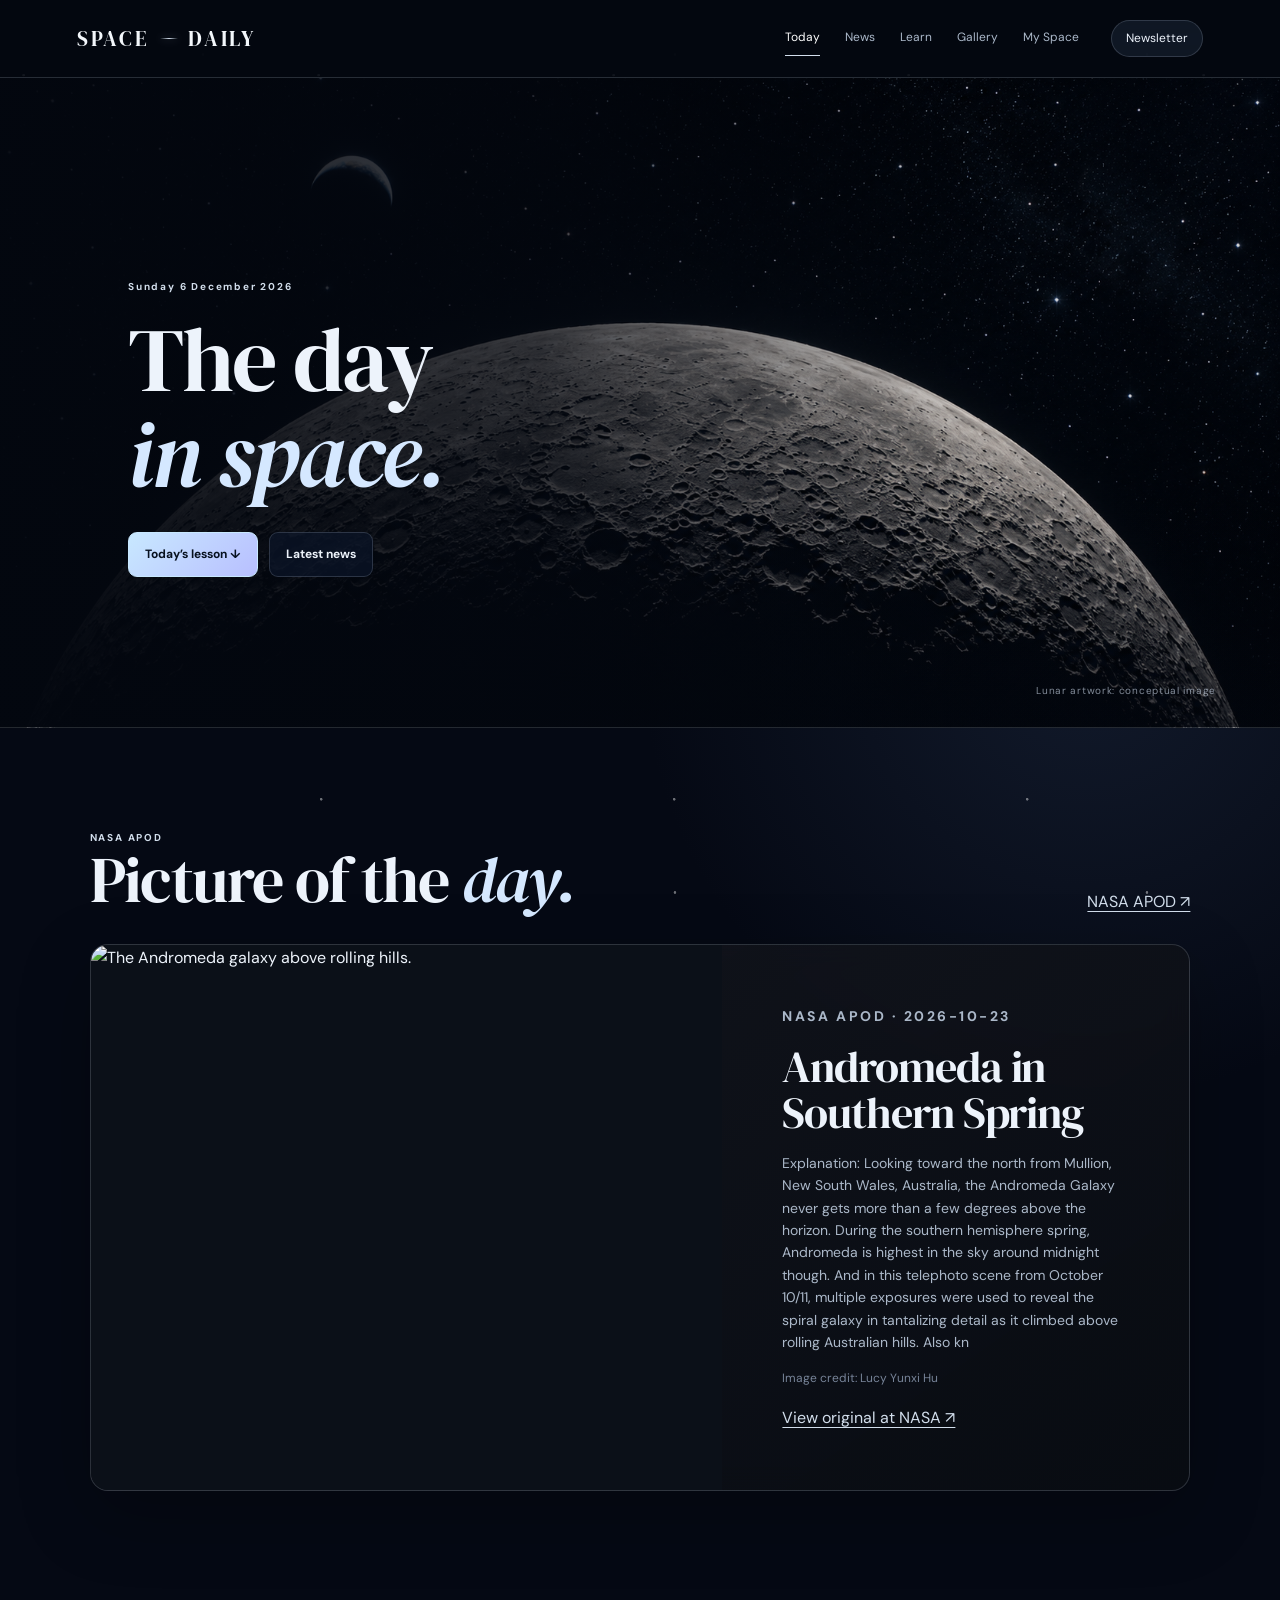
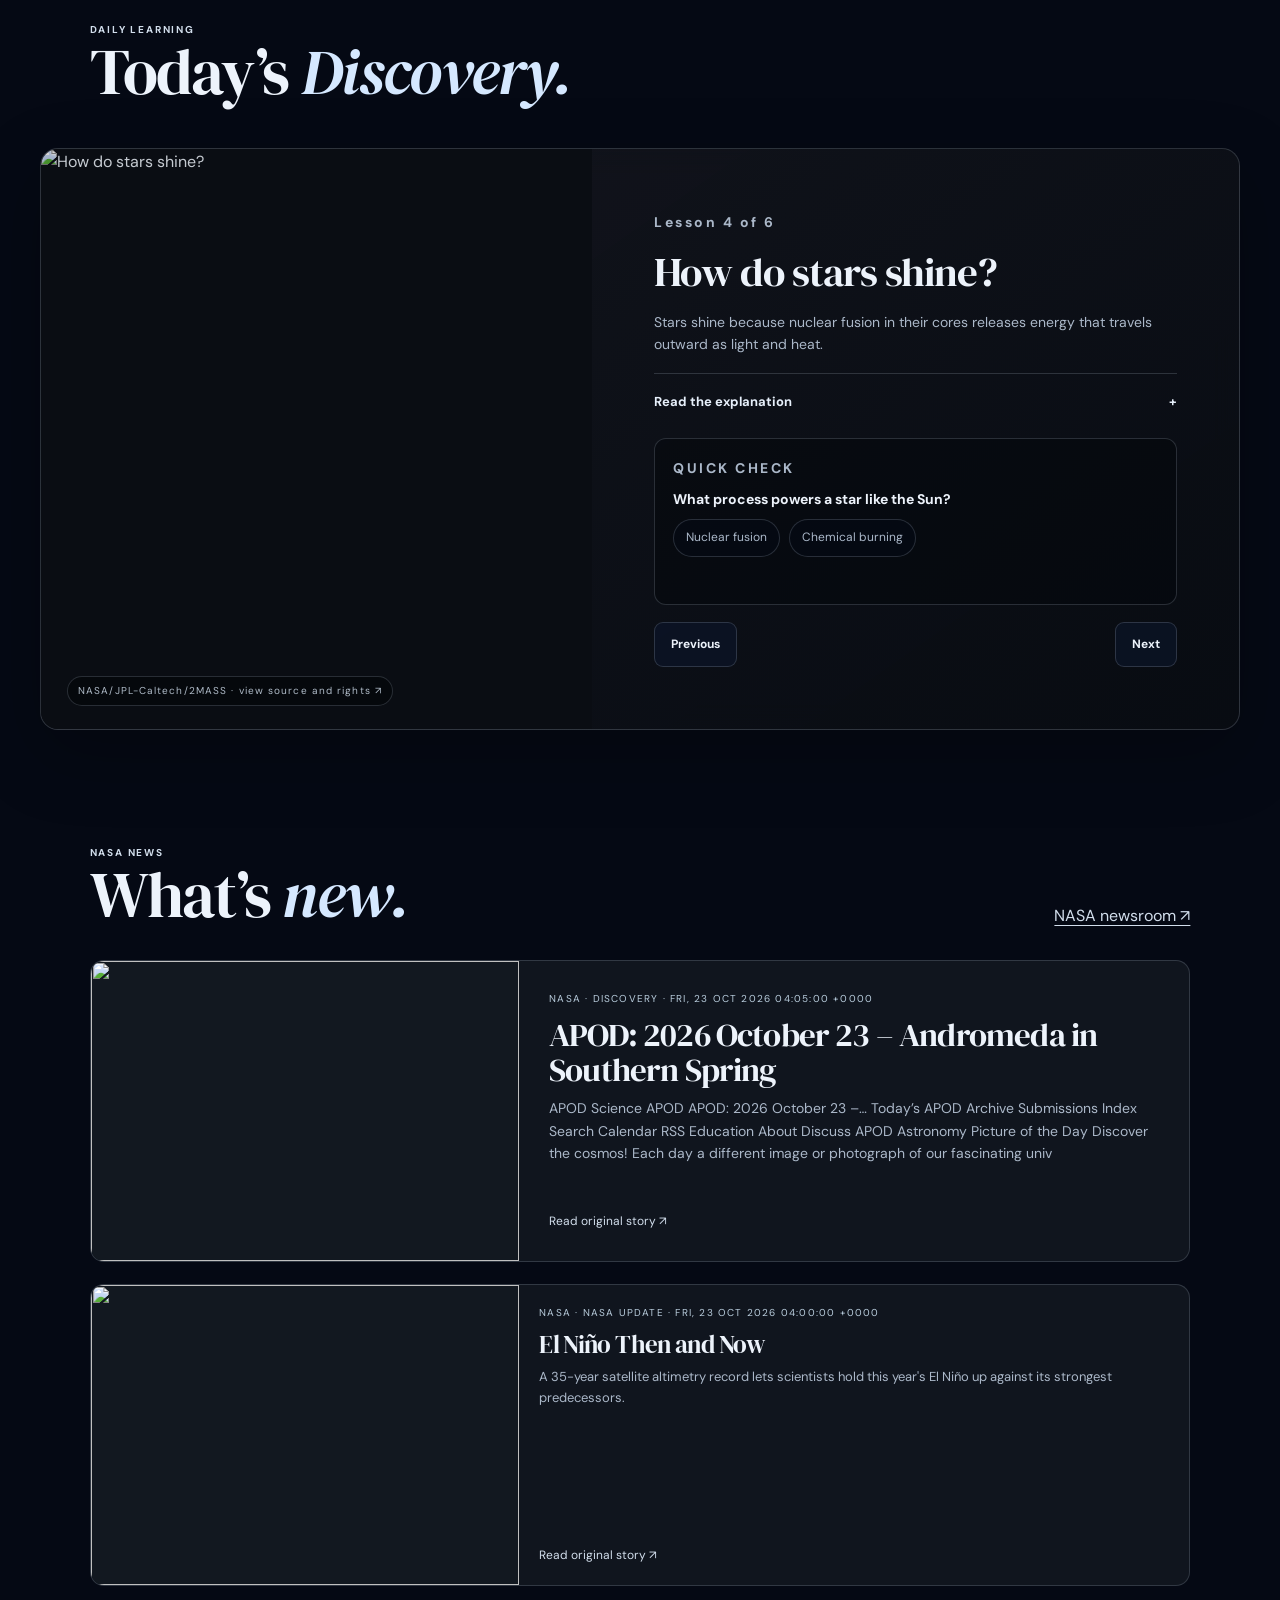
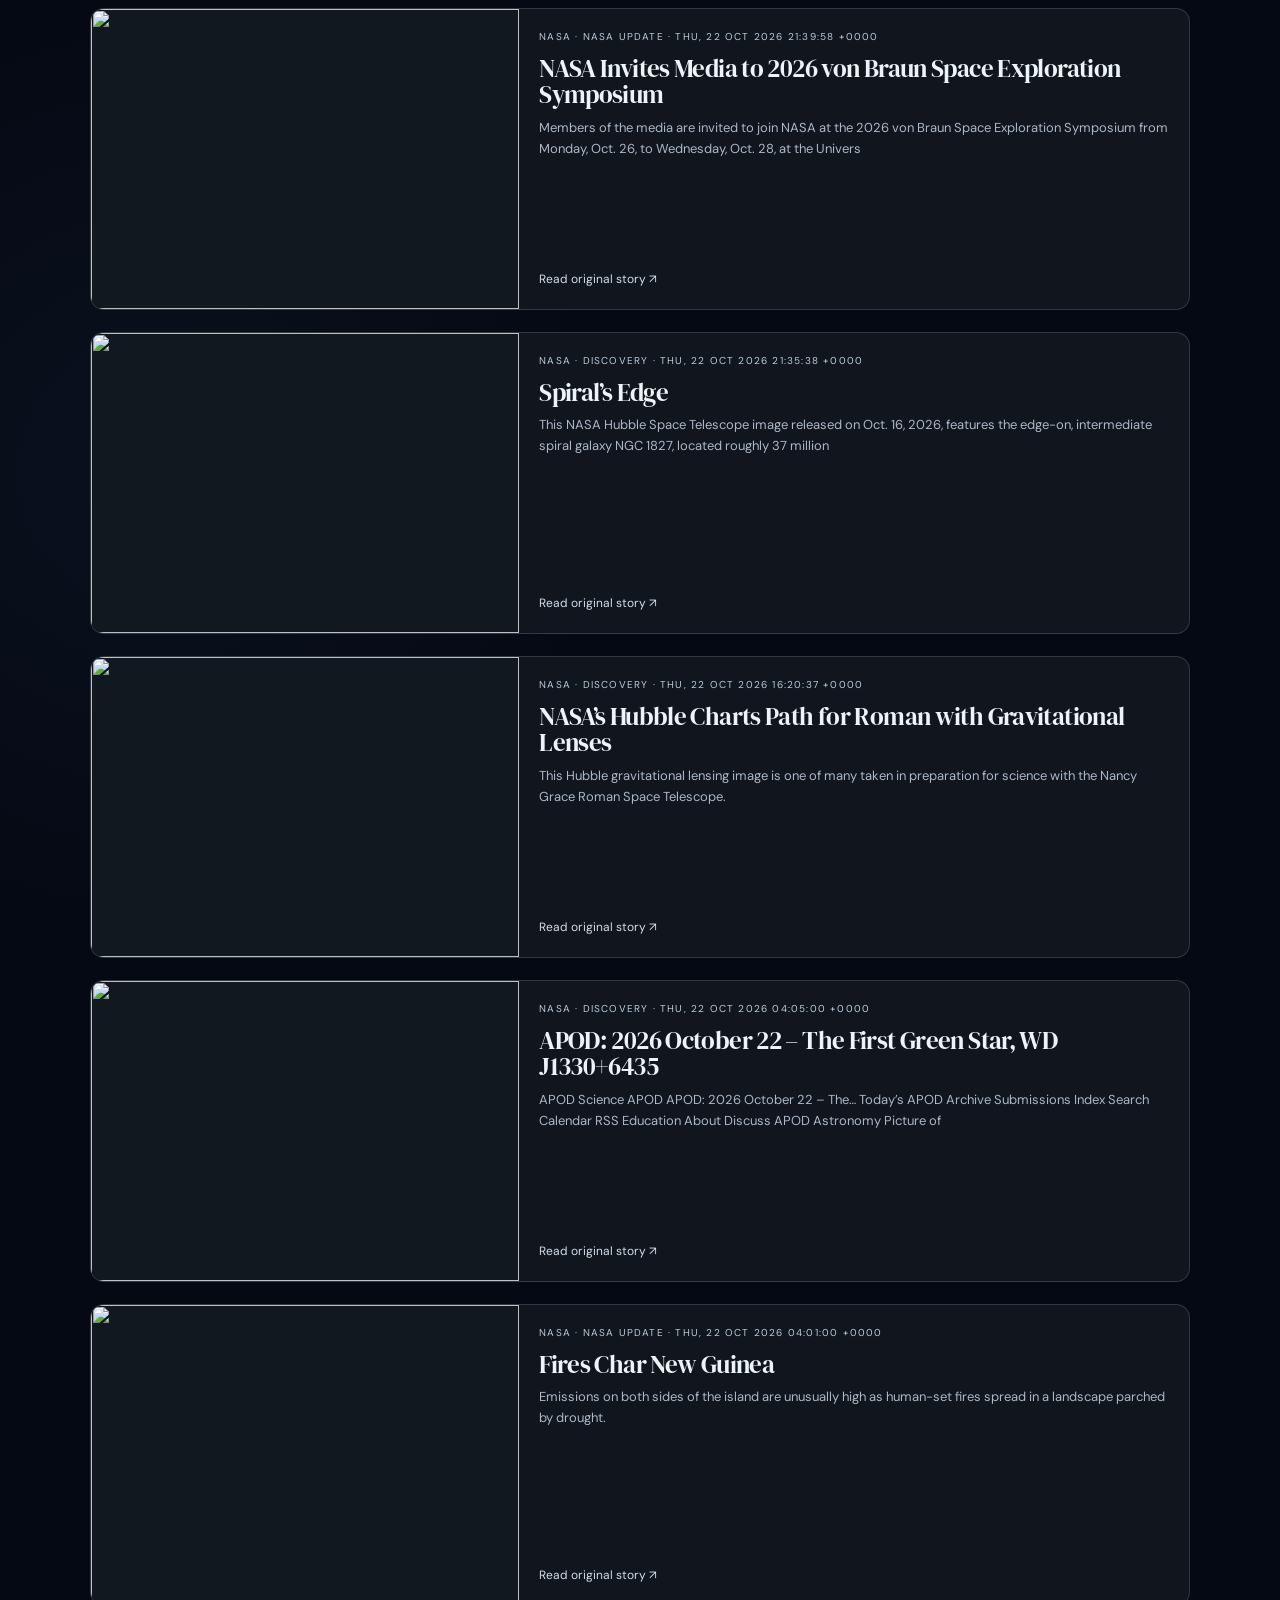
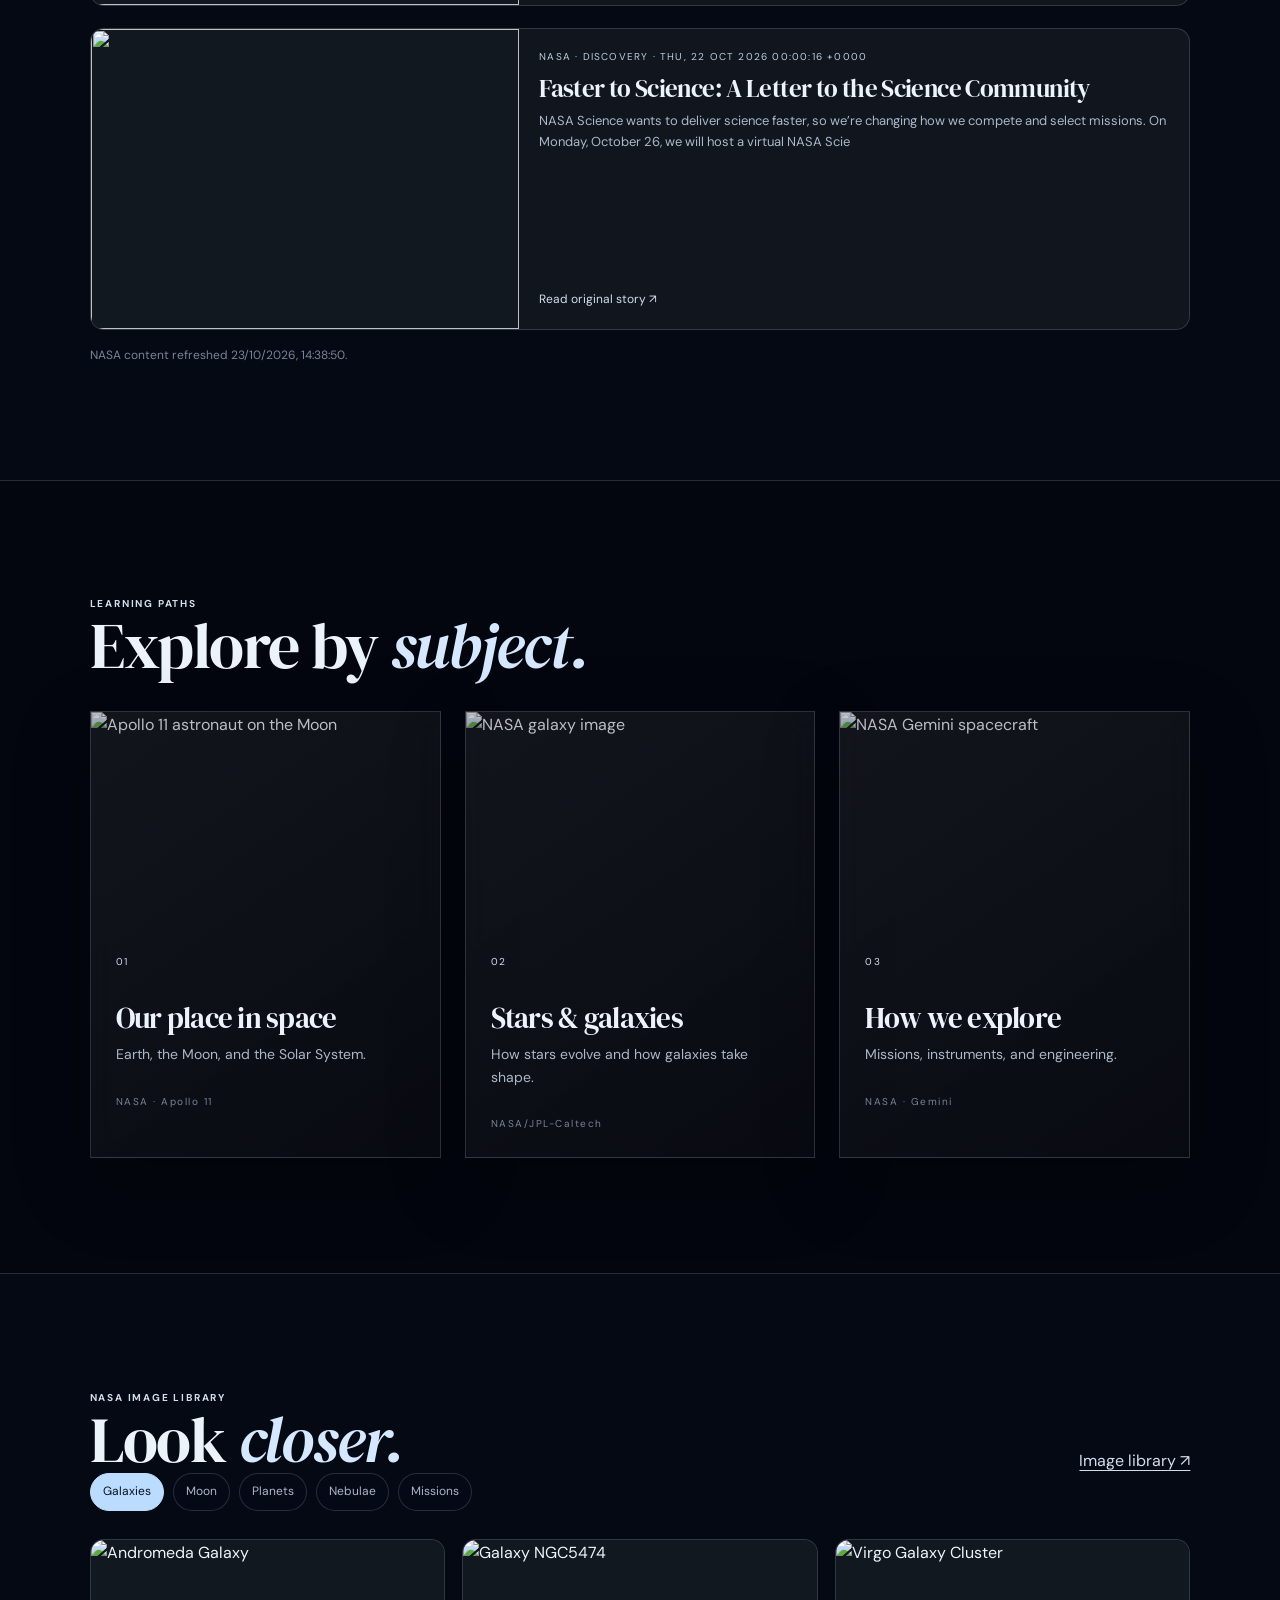
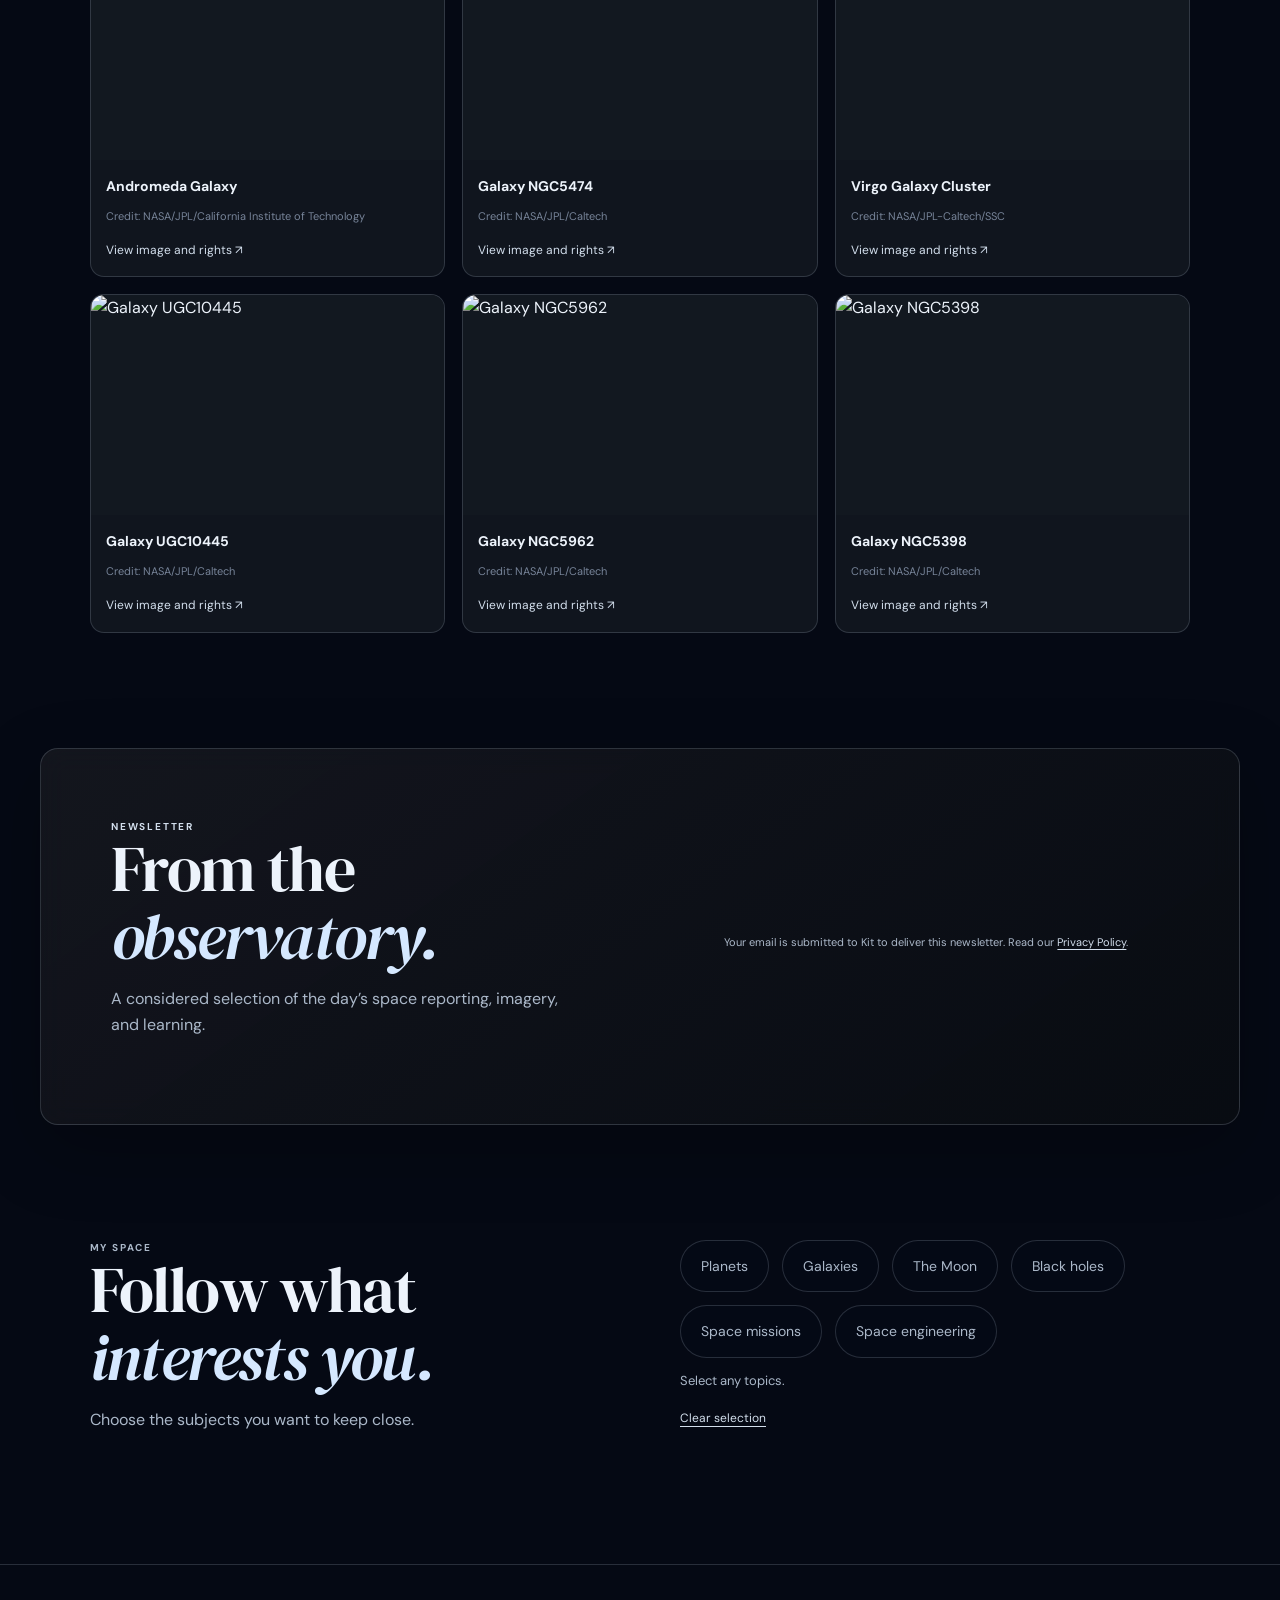
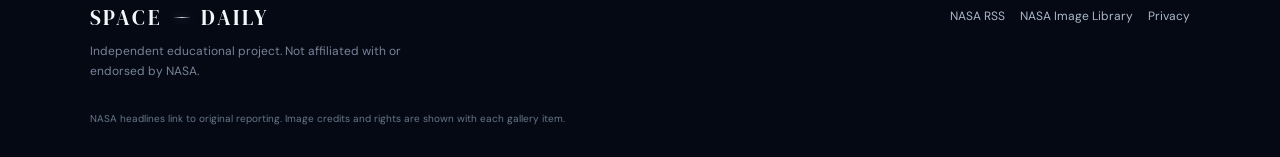
==== index.html @ 08344a4e "Integrate Kit newsletter form" ====
<!doctype html><html lang="en"><head><meta charset="utf-8"><meta name="viewport" content="width=device-width, initial-scale=1"><meta name="theme-color" content="#050914"><meta name="description" content="Space Daily: NASA news, daily learning, and astronomy imagery."><title>Space Daily</title><link rel="preconnect" href="https://fonts.googleapis.com"><link rel="preconnect" href="https://fonts.gstatic.com" crossorigin><link href="https://fonts.googleapis.com/css2?family=DM+Sans:wght@400;500;600;700&family=DM+Serif+Display:ital@0;1&display=swap" rel="stylesheet"><link rel="stylesheet" href="styles.css"></head><body>
<header class="site-header"><a class="brand masthead" href="#today" aria-label="Space Daily home"><span class="masthead-name">Space</span><span class="masthead-divider" aria-hidden="true"></span><span class="masthead-name">Daily</span></a><button class="menu-toggle" id="menuBtn" aria-expanded="false" aria-controls="nav">☰</button><nav id="nav"><a href="#today" class="active">Today</a><a href="#news">News</a><a href="#discover">Learn</a><a href="#gallery">Gallery</a><a href="#personalize">My Space</a></nav><button class="top-subscribe" data-open-newsletter>Newsletter</button></header>
<main><section class="hero" id="today"><div class="hero-scrim"></div><div class="hero-content"><p class="hero-date" id="dateHero"></p><h1>The day<br><em>in space.</em></h1><div class="hero-actions"><a class="btn primary" href="#lesson">Today’s lesson ↓</a><a class="btn ghost" href="#news">Latest news</a></div></div><p class="hero-credit">Lunar artwork: conceptual image</p></section>
<section class="section apod-section" id="apod"><div class="section-heading"><div><p class="eyebrow">NASA APOD</p><h2>Picture of the <em>day.</em></h2></div><a class="textlink" id="apodSource" href="https://science.nasa.gov/apod/" target="_blank" rel="noopener">NASA APOD ↗</a></div><article class="apod-feature panel" id="apodFeature" hidden><img id="apodImage" alt=""><div class="apod-copy"><p class="eyebrow" id="apodDate"></p><h3 id="apodTitle"></h3><p id="apodDescription"></p><p class="apod-credit" id="apodCredit"></p><a class="textlink" id="apodLink" href="https://science.nasa.gov/apod/" target="_blank" rel="noopener">View original at NASA ↗</a></div></article><p class="statusline" id="apodStatus">Today’s NASA image will appear after the next content refresh.</p></section>
<section class="section section-intro"><p class="eyebrow">DAILY LEARNING</p><h2>Today’s <em>Discovery.</em></h2></section>
<section class="lesson-card panel" id="lesson"><a id="lessonPhotoLink" class="lesson-visual" href="https://images.nasa.gov/" target="_blank" rel="noopener"><img id="lessonPhoto" alt=""><span class="photo-label" id="lessonPhotoCredit"></span></a><div class="lesson-copy"><p class="eyebrow" id="lessonPosition">Lesson</p><h3 id="lessonTitle"></h3><p id="lessonSummary"></p><details><summary>Read the explanation <span>+</span></summary><p id="lessonDetail"></p><p><a id="lessonSource" target="_blank" rel="noopener">NASA source ↗</a></p></details><div class="quiz"><p class="eyebrow">QUICK CHECK</p><strong id="quizQuestion"></strong><div class="quiz-options" id="quizOptions"></div><p class="feedback" id="quizFeedback" aria-live="polite"></p></div><div class="lesson-controls"><button class="btn ghost" id="lessonPrevious">Previous</button><button class="btn ghost" id="lessonNext">Next</button></div></div></section>
<section class="section" id="news"><div class="section-heading"><div><p class="eyebrow">NASA NEWS</p><h2>What’s <em>new.</em></h2></div><a href="https://www.nasa.gov/news/" target="_blank" rel="noopener" class="textlink">NASA newsroom ↗</a></div><div id="newsGrid" class="news-grid"><div class="placeholder">NASA headlines will appear after refresh.</div></div><p class="statusline" id="newsStatus"></p></section>
<section class="section learn-section" id="discover"><div class="section-heading"><div><p class="eyebrow">LEARNING PATHS</p><h2>Explore by <em>subject.</em></h2></div></div><div class="journeys"><article class="panel"><img src="https://images-assets.nasa.gov/image/AS11-40-5875/AS11-40-5875~thumb.jpg" alt="Apollo 11 astronaut on the Moon"><div><span>01</span><h3>Our place in space</h3><p>Earth, the Moon, and the Solar System.</p><div class="journey-foot">NASA · Apollo 11</div></div></article><article class="panel"><img src="https://images-assets.nasa.gov/image/PIA04634/PIA04634~thumb.jpg" alt="NASA galaxy image"><div><span>02</span><h3>Stars & galaxies</h3><p>How stars evolve and how galaxies take shape.</p><div class="journey-foot">NASA/JPL-Caltech</div></div></article><article class="panel"><img src="https://images-assets.nasa.gov/image/s65-05399/s65-05399~thumb.jpg" alt="NASA Gemini spacecraft"><div><span>03</span><h3>How we explore</h3><p>Missions, instruments, and engineering.</p><div class="journey-foot">NASA · Gemini</div></div></article></div></section>
<section class="section" id="gallery"><div class="section-heading"><div><p class="eyebrow">NASA IMAGE LIBRARY</p><h2>Look <em>closer.</em></h2></div><a href="https://images.nasa.gov/" target="_blank" rel="noopener" class="textlink">Image library ↗</a></div><div class="filters" id="galleryFilters"><button data-filter="galaxy" class="selected">Galaxies</button><button data-filter="moon">Moon</button><button data-filter="saturn">Planets</button><button data-filter="nebula">Nebulae</button><button data-filter="spacecraft">Missions</button></div><div class="gallery-grid" id="galleryGrid"></div></section>
<section class="newsletter panel" id="newsletter"><div><p class="eyebrow">NEWSLETTER</p><h2>From the <em>observatory.</em></h2><p>A considered selection of the day’s space reporting, imagery, and learning.</p></div><div class="kit-form-wrap" aria-label="Newsletter registration"><script async data-uid="9f56f1dce6" src="https://space-daily-2.kit.com/9f56f1dce6/index.js"></script><p class="signup-privacy">Your email is submitted to Kit to deliver this newsletter. Read our <a href="privacy.html">Privacy Policy</a>.</p></div></section>
<section class="section my-space" id="personalize"><div><p class="eyebrow">MY SPACE</p><h2>Follow what <em>interests you.</em></h2><p>Choose the subjects you want to keep close.</p></div><div><div class="interests" id="interestOptions"><button data-interest="Planets">Planets</button><button data-interest="Galaxies">Galaxies</button><button data-interest="Moon">The Moon</button><button data-interest="Black holes">Black holes</button><button data-interest="Missions">Space missions</button><button data-interest="Engineering">Space engineering</button></div><p class="interest-message" id="interestMessage">Select any topics.</p><button id="resetPrefs" class="reset">Clear selection</button><div class="recommendations panel" id="recommendations" hidden></div></div></section></main>
<footer><div><a class="brand masthead" href="#today" aria-label="Space Daily home"><span class="masthead-name">Space</span><span class="masthead-divider" aria-hidden="true"></span><span class="masthead-name">Daily</span></a><p>Independent educational project. Not affiliated with or endorsed by NASA.</p></div><div class="footer-links"><a href="https://www.nasa.gov/rss-feeds/" target="_blank" rel="noopener">NASA RSS</a><a href="https://images.nasa.gov/" target="_blank" rel="noopener">NASA Image Library</a><a href="privacy.html">Privacy</a></div><small>NASA headlines link to original reporting. Image credits and rights are shown with each gallery item.</small></footer><script src="app.js" defer></script></body></html>
---- styles.css ----
:root {
  --bg: #050914;
  --bg-deep: #02050c;
  --panel: rgba(14, 18, 27, .78);
  --panel-solid: #10151e;
  --line: rgba(201, 214, 232, .18);
  --text: #edf3fb;
  --muted: #abb8c9;
  --quiet: #778499;
  --accent: #d2deec;
  --radius: 18px;
}

* { box-sizing: border-box; }
html { scroll-behavior: smooth; }
body {
  min-width: 320px; margin: 0; color: var(--text); background: radial-gradient(circle at 85% 8%, rgba(42, 58, 87, .34), transparent 28rem), radial-gradient(circle at 12% 45%, rgba(24, 37, 57, .28), transparent 29rem), var(--bg);
  font-family: 'DM Sans', system-ui, sans-serif; line-height: 1.6;
}
body::before {
  content: ''; position: fixed; z-index: -1; inset: 0; opacity: .42; pointer-events: none;
  background-image: radial-gradient(circle at 8% 24%, #fff 0 1px, transparent 1.5px), radial-gradient(circle at 22% 70%, #dce9ff 0 1px, transparent 1.5px), radial-gradient(circle at 43% 13%, #fff 0 1px, transparent 1.6px), radial-gradient(circle at 70% 24%, #d7e5ff 0 1px, transparent 1.5px), radial-gradient(circle at 91% 57%, #fff 0 1px, transparent 1.6px);
  background-size: 295px 313px, 401px 367px, 472px 419px, 539px 487px, 353px 311px;
}
a { color: inherit; text-decoration: none; }
button, input, select { font: inherit; }
button { cursor: pointer; }
button:focus-visible, a:focus-visible, input:focus-visible, select:focus-visible { outline: 2px solid var(--accent); outline-offset: 3px; }

.site-header { height: 78px; display: flex; align-items: center; gap: 32px; padding: 0 clamp(20px, 6vw, 90px); position: sticky; top: 0; z-index: 10; border-bottom: 1px solid var(--line); background: rgba(3, 7, 15, .72); backdrop-filter: blur(18px); }
.brand { display: inline-flex; align-items: center; white-space: nowrap; }
.masthead { gap: 10px; color: #f3f7fb; font-family: 'DM Serif Display', Georgia, serif; font-size: 21px; letter-spacing: .135em; line-height: 1; text-transform: uppercase; }
.masthead-name { display: inline-block; }
.masthead-divider { width: 18px; height: 1px; background: linear-gradient(90deg, transparent, var(--accent), transparent); box-shadow: 0 0 10px rgba(210, 222, 236, .42); }
.site-header nav { display: flex; gap: 25px; margin-left: auto; color: var(--muted); font-size: 12px; }
.site-header nav a { padding: 7px 0; border-bottom: 1px solid transparent; }
.site-header nav a:hover, .site-header nav a.active { color: #fff; border-color: var(--accent); }
.top-subscribe, .menu-toggle { border: 1px solid var(--line); border-radius: 999px; padding: 8px 14px; color: var(--text); background: rgba(130, 165, 220, .1); font-size: 12px; }
.top-subscribe:hover { background: rgba(148, 180, 230, .18); }
.menu-toggle { display: none; padding: 5px 10px; font-size: 21px; }

.hero { min-height: 650px; position: relative; display: flex; align-items: flex-end; overflow: hidden; border-bottom: 1px solid var(--line); background: var(--bg) url('assets/moon-background.png') center 58% / cover no-repeat; }
.hero-scrim { position: absolute; inset: 0; background: linear-gradient(90deg, rgba(3, 7, 15, .97), rgba(3, 7, 15, .77) 42%, rgba(3, 7, 15, .15) 76%), linear-gradient(0deg, rgba(3, 7, 15, .58), transparent 37%); }
.hero-content { width: min(570px, 87%); margin: 0 auto clamp(88px, 12vw, 150px) clamp(20px, 10vw, 150px); position: relative; text-align: left; }
.hero-date, .eyebrow { margin: 0; color: var(--accent); font-size: 10px; font-weight: 700; letter-spacing: .18em; }
h1, h2, h3 { margin: 0; font-family: 'DM Serif Display', Georgia, serif; font-weight: 400; letter-spacing: -.025em; line-height: 1.06; }
.hero h1 { margin: 18px 0 0; font-size: clamp(56px, 7vw, 106px); }
h1 em, h2 em { color: #d5e8ff; font-style: italic; }
.hero-actions { display: flex; flex-wrap: wrap; gap: 11px; margin-top: 29px; }
.btn { display: inline-flex; align-items: center; justify-content: center; gap: 20px; border: 1px solid var(--line); border-radius: 9px; padding: 12px 16px; color: var(--text); background: rgba(12, 22, 41, .72); font-size: 12px; font-weight: 700; }
.btn.primary { border-color: #c8e8ff; color: #07111f; background: linear-gradient(135deg, #c8e8ff, #b8bfff); }
.btn.ghost:hover { background: rgba(148, 180, 230, .18); }
.hero-credit { position: absolute; right: clamp(18px, 5vw, 65px); bottom: 18px; color: rgba(196, 208, 223, .67); font-size: 10px; letter-spacing: .07em; }

.section { max-width: 1400px; margin: auto; padding: clamp(72px, 9vw, 128px) clamp(20px, 7vw, 100px); }
.section-intro { display: block; padding-bottom: 42px; }
.section h2, .newsletter h2 { font-size: clamp(42px, 5vw, 70px); }
.panel { border: 1px solid var(--line); background: linear-gradient(145deg, rgba(24, 26, 33, .76), rgba(9, 12, 18, .88)); box-shadow: 0 24px 70px rgba(0, 0, 0, .25); backdrop-filter: blur(14px); }

.lesson-card { max-width: 1200px; display: grid; grid-template-columns: .92fr 1.08fr; overflow: hidden; margin: 0 auto; border-radius: var(--radius); }
.lesson-visual { min-height: 490px; position: relative; overflow: hidden; background: #0a0d13; }
.lesson-visual img { display: block; width: 100%; min-height: 490px; height: 100%; object-fit: cover; filter: brightness(.82) contrast(1.04); }
.photo-label { position: absolute; z-index: 1; bottom: 23px; left: 26px; max-width: calc(100% - 52px); overflow: hidden; border: 1px solid var(--line); border-radius: 999px; padding: 6px 10px; color: rgba(219, 232, 247, .8); background: rgba(5, 8, 11, .74); font-size: 10px; letter-spacing: .11em; text-overflow: ellipsis; white-space: nowrap; }
.lesson-copy { display: flex; flex-direction: column; gap: 17px; padding: clamp(29px, 5vw, 62px); }
.lesson-copy h3 { font-size: clamp(32px, 3.2vw, 45px); }
.lesson-copy p { margin: 0; color: var(--muted); font-size: 14px; }
.lesson-copy details { border-top: 1px solid var(--line); padding-top: 18px; }
.lesson-copy summary { display: flex; justify-content: space-between; color: #e7f0fb; font-size: 13px; font-weight: 700; cursor: pointer; }
.lesson-copy a, .textlink { color: var(--accent); text-decoration: underline; text-underline-offset: 4px; }
.quiz { margin-top: 8px; border: 1px solid var(--line); border-radius: 12px; padding: 18px; background: rgba(4, 7, 12, .46); }
.quiz strong { display: block; margin: 9px 0; font-size: 14px; }
.quiz-options, .filters, .interests { display: flex; flex-wrap: wrap; gap: 9px; }
.quiz-options button, .filters button { border: 1px solid var(--line); border-radius: 999px; padding: 8px 12px; color: var(--muted); background: rgba(5, 11, 23, .54); font-size: 12px; }
.quiz-options button:hover, .filters button.selected { border-color: #bcdfff; color: #08111e; background: #bbdcff; }
.feedback { min-height: 1.5em; margin: 8px 0 0 !important; }
.lesson-controls { display: flex; justify-content: space-between; gap: 10px; margin-top: auto; }
.lesson-controls .btn:disabled { opacity: .42; cursor: not-allowed; }

.section-heading { display: flex; align-items: end; justify-content: space-between; gap: 24px; }
.section-note { margin: 17px 0 0; color: var(--muted); font-size: 14px; }
.news-grid { display: grid; grid-template-columns: 1fr; gap: 22px; margin-top: 31px; }
.news-card, .gallery-card { display: flex; flex-direction: column; overflow: hidden; border: 1px solid var(--line); border-radius: 14px; background: var(--panel-solid); }
.news-card { display: grid; grid-template-columns: minmax(280px, .78fr) 1.22fr; min-height: 300px; }
.news-card .news-pic { width: 100%; min-height: 300px; height: 100%; object-fit: cover; background: #121820; }
.news-card-body { display: flex; flex: 1; flex-direction: column; gap: 10px; padding: 20px; }
.news-card h3 { font-size: 25px; }
.news-card p { flex: 1; margin: 0; color: var(--muted); font-size: 13px; }
.news-card a, .gallery-card a { color: var(--accent); font-size: 12px; }
.news-meta { color: #b9cddd; font-size: 10px; letter-spacing: .12em; text-transform: uppercase; }
.news-card.news-featured { grid-column: auto; grid-template-columns: minmax(280px, .78fr) 1.22fr; min-height: 300px; }
.news-featured .news-pic { height: 100%; min-height: 300px; }
.news-featured .news-card-body { padding: 30px; }
.news-featured h3 { font-size: clamp(28px, 2.6vw, 39px); }
.news-featured p { font-size: 14px; }
.placeholder { grid-column: 1 / -1; border: 1px solid var(--line); border-radius: 14px; padding: 30px; color: var(--muted); background: var(--panel); }
.statusline, .micro-note { margin: 16px 0 0; color: var(--quiet); font-size: 12px; }
.apod-section { padding-top: clamp(62px, 8vw, 105px); padding-bottom: 0; }
.apod-feature { display: grid; grid-template-columns: 1.15fr .85fr; overflow: hidden; margin-top: 30px; border-radius: var(--radius); }
.apod-feature[hidden] { display: none; }
.apod-feature img { display: block; width: 100%; min-height: 390px; height: 100%; object-fit: cover; background: #0b1018; }
.apod-copy { display: flex; flex-direction: column; justify-content: center; gap: 16px; padding: clamp(28px, 5vw, 60px); }
.apod-copy h3 { font-size: clamp(31px, 3.4vw, 49px); }
.apod-copy p { margin: 0; color: var(--muted); font-size: 14px; }
.apod-copy .apod-credit { color: var(--quiet); font-size: 12px; }

.learn-section { max-width: none; border-top: 1px solid var(--line); border-bottom: 1px solid var(--line); background: rgba(3, 5, 9, .5); }
.learn-section > .section-heading, .learn-section > .journeys, .learn-section > .micro-note { max-width: 1200px; margin-right: auto; margin-left: auto; }
.journeys { display: grid; grid-template-columns: repeat(3, minmax(0, 1fr)); gap: 24px; margin-top: 31px; }
.journeys article { min-height: 0; overflow: hidden; padding: 0; }
.journeys article > img { display: block; width: 100%; height: 210px; object-fit: cover; filter: brightness(.78) saturate(.8); }
.journeys article > div { padding: 25px; }
.journeys article > div > span, .journey-foot { color: var(--accent); font-size: 10px; letter-spacing: .15em; }
.journeys h3 { margin: 30px 0 10px; font-size: 29px; }
.journeys p { margin: 0; color: var(--muted); font-size: 14px; }
.journey-foot { margin-top: 28px; color: var(--quiet); }

.gallery-grid { display: grid; grid-template-columns: repeat(3, minmax(0, 1fr)); gap: 17px; margin-top: 28px; }
.gallery-card img { display: block; width: 100%; height: 220px; object-fit: cover; background: #121820; }
.gallery-card div { padding: 15px; }
.gallery-card strong { display: block; font-size: 14px; }
.gallery-card p { color: var(--quiet); font-size: 11px; line-height: 1.5; }

.newsletter { max-width: 1200px; display: grid; grid-template-columns: 1.1fr .9fr; gap: 70px; margin: 0 auto clamp(72px, 9vw, 120px); border-radius: var(--radius); padding: clamp(28px, 6vw, 70px); }
.newsletter > div > p:not(.eyebrow) { max-width: 450px; color: var(--muted); }
.signup { display: flex; flex-direction: column; justify-content: center; gap: 9px; }
.signup label { margin-top: 8px; color: var(--accent); font-size: 10px; font-weight: 700; letter-spacing: .14em; }
.signup input, .signup select { height: 45px; border: 1px solid var(--line); border-radius: 8px; padding: 10px 12px; color: var(--text); background: rgba(5, 11, 23, .66); }
.newsletter input:disabled, .newsletter button:disabled { opacity: .52; cursor: not-allowed; }
.kit-form-wrap { display: flex; flex-direction: column; justify-content: center; min-width: 0; }
.kit-form-wrap .formkit-form[data-uid="9f56f1dce6"] { width: 100% !important; max-width: none !important; margin: 0 !important; border: 1px solid var(--line) !important; border-radius: 12px !important; padding: 20px !important; color: var(--text) !important; background: rgba(5, 11, 23, .46) !important; box-shadow: none !important; }
.kit-form-wrap .formkit-fields { gap: 10px !important; }
.kit-form-wrap .formkit-field { min-width: 0 !important; }
.kit-form-wrap .formkit-input { width: 100% !important; min-height: 45px !important; border: 1px solid var(--line) !important; border-radius: 8px !important; padding: 10px 12px !important; color: var(--text) !important; background: rgba(5, 11, 23, .66) !important; box-shadow: none !important; }
.kit-form-wrap .formkit-input::placeholder { color: var(--quiet) !important; }
.kit-form-wrap .formkit-submit { min-height: 45px !important; border: 1px solid #c8e8ff !important; border-radius: 8px !important; padding: 10px 16px !important; color: #07111f !important; background: linear-gradient(135deg, #c8e8ff, #b8bfff) !important; font: 700 12px 'DM Sans', system-ui, sans-serif !important; }
.kit-form-wrap .formkit-alert { border-radius: 8px !important; font: 12px 'DM Sans', system-ui, sans-serif !important; }
.signup-privacy { margin: 12px 0 0; color: var(--quiet); font-size: 11px; line-height: 1.5; }
.signup-privacy a { color: var(--accent); text-decoration: underline; text-underline-offset: 3px; }
.visually-hidden { position: absolute !important; width: 1px; height: 1px; overflow: hidden; clip: rect(0, 0, 0, 0); padding: 0; margin: -1px; white-space: nowrap; border: 0; }

.my-space { display: grid; grid-template-columns: 1fr 1fr; gap: 80px; padding-top: 0; }
.my-space p { max-width: 450px; color: var(--muted); }
.interests { gap: 13px; }
.interests button { border: 1px solid var(--line); border-radius: 999px; padding: 14px 20px; color: var(--muted); background: rgba(5, 11, 23, .54); font-size: 14px; }
.interests button.selected, .interests button:hover { border-color: #bcdfff; color: #08111e; background: #bbdcff; }
.interest-message { font-size: 13px; }
.reset { border: 0; padding: 0; color: var(--accent); background: transparent; font-size: 12px; text-decoration: underline; text-underline-offset: 4px; }
.recommendations { margin-top: 25px; padding: 20px; }
.recommendations p:last-child { margin: 8px 0 0; color: var(--muted); font-size: 13px; }

footer { display: flex; flex-wrap: wrap; justify-content: space-between; gap: 30px; border-top: 1px solid var(--line); padding: 42px clamp(20px, 7vw, 100px) 30px; color: var(--quiet); font-size: 12px; }
footer p { max-width: 360px; margin: 11px 0 0; }
.footer-links { display: flex; flex-wrap: wrap; align-content: flex-start; gap: 15px; }
.footer-links a { color: var(--muted); }
footer small { flex-basis: 100%; color: #68768b; font-size: 10px; }

@media (max-width: 800px) {
  .site-header { height: 67px; gap: 15px; padding: 0 20px; }
  .site-header nav { display: none; position: absolute; top: 66px; right: 0; left: 0; flex-direction: column; gap: 8px; margin: 0; border-bottom: 1px solid var(--line); padding: 16px 20px; background: rgba(8, 16, 31, .94); backdrop-filter: blur(18px); }
  .site-header nav.open { display: flex; }
  .site-header nav a { padding: 8px 0; }
  .menu-toggle { display: block; margin-left: auto; }
  .top-subscribe { display: none; }
  .hero { min-height: 590px; background-position: 60% 58%; }
  .hero-content { margin-right: auto; margin-left: 7%; }
  .hero-scrim { background: linear-gradient(90deg, rgba(3, 7, 15, .93), rgba(3, 7, 15, .57) 68%, rgba(3, 7, 15, .2)), linear-gradient(0deg, rgba(3, 7, 15, .62), transparent 48%); }
  .lesson-card, .newsletter, .my-space, .news-grid, .journeys, .apod-feature { grid-template-columns: 1fr; }
  .lesson-card { margin: 0 20px; }
  .lesson-visual, .lesson-visual img { min-height: 310px; }
  .news-card, .news-card.news-featured { grid-template-columns: 1fr; }
  .news-card .news-pic, .news-featured .news-pic { min-height: 0; height: 240px; }
  .apod-feature img { min-height: 0; height: 290px; }
  .section-heading { flex-direction: column; align-items: start; gap: 14px; }
  .newsletter { gap: 31px; margin-right: 20px; margin-left: 20px; }
  .kit-form-wrap .formkit-fields { flex-direction: column !important; }
  .kit-form-wrap .formkit-submit { width: 100% !important; }
}
@media (max-width: 480px) {
  .hero h1 { font-size: 52px; }
  .section { padding-right: 20px; padding-left: 20px; }
  .lesson-copy { padding: 29px; }
  .hero-actions .btn { width: 100%; }
  .hero-credit { right: 20px; }
  .masthead { gap: 8px; font-size: 18px; }
  .masthead-divider { width: 14px; }
  .gallery-grid { grid-template-columns: 1fr; }
}
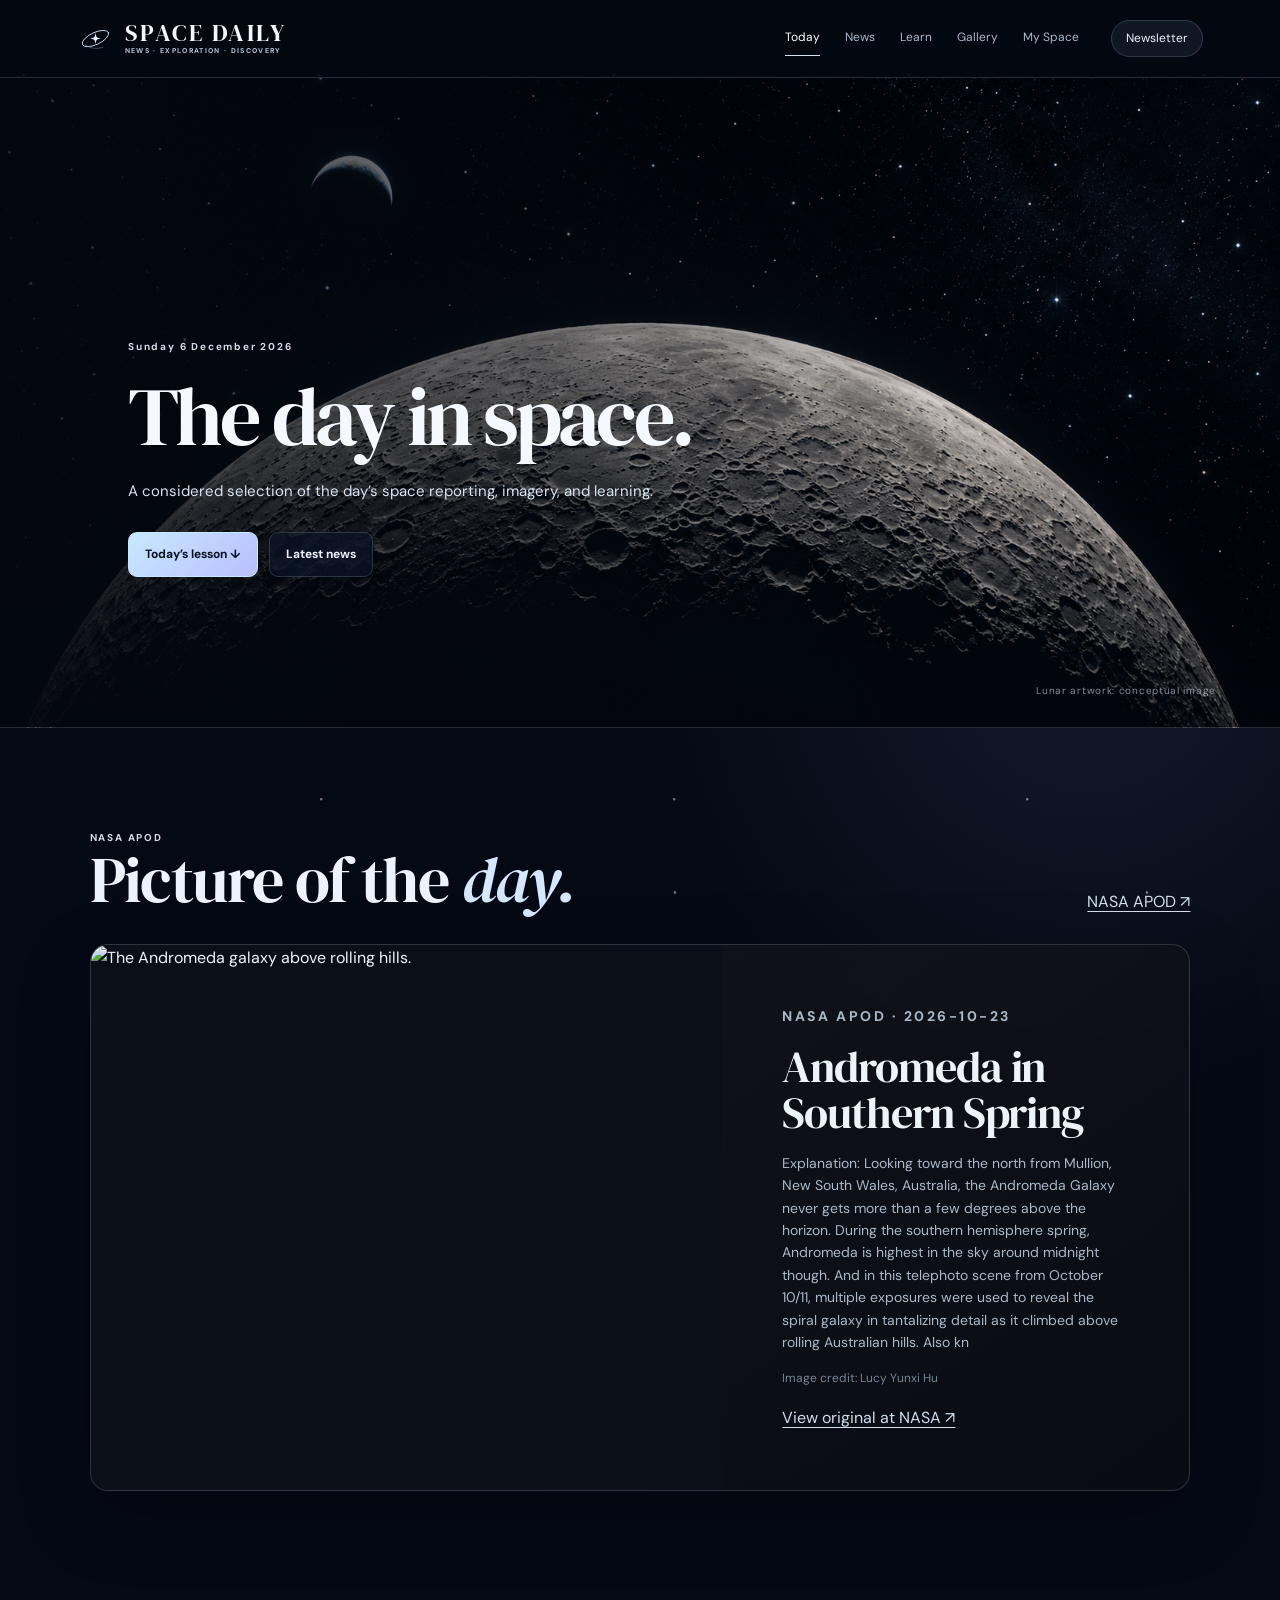
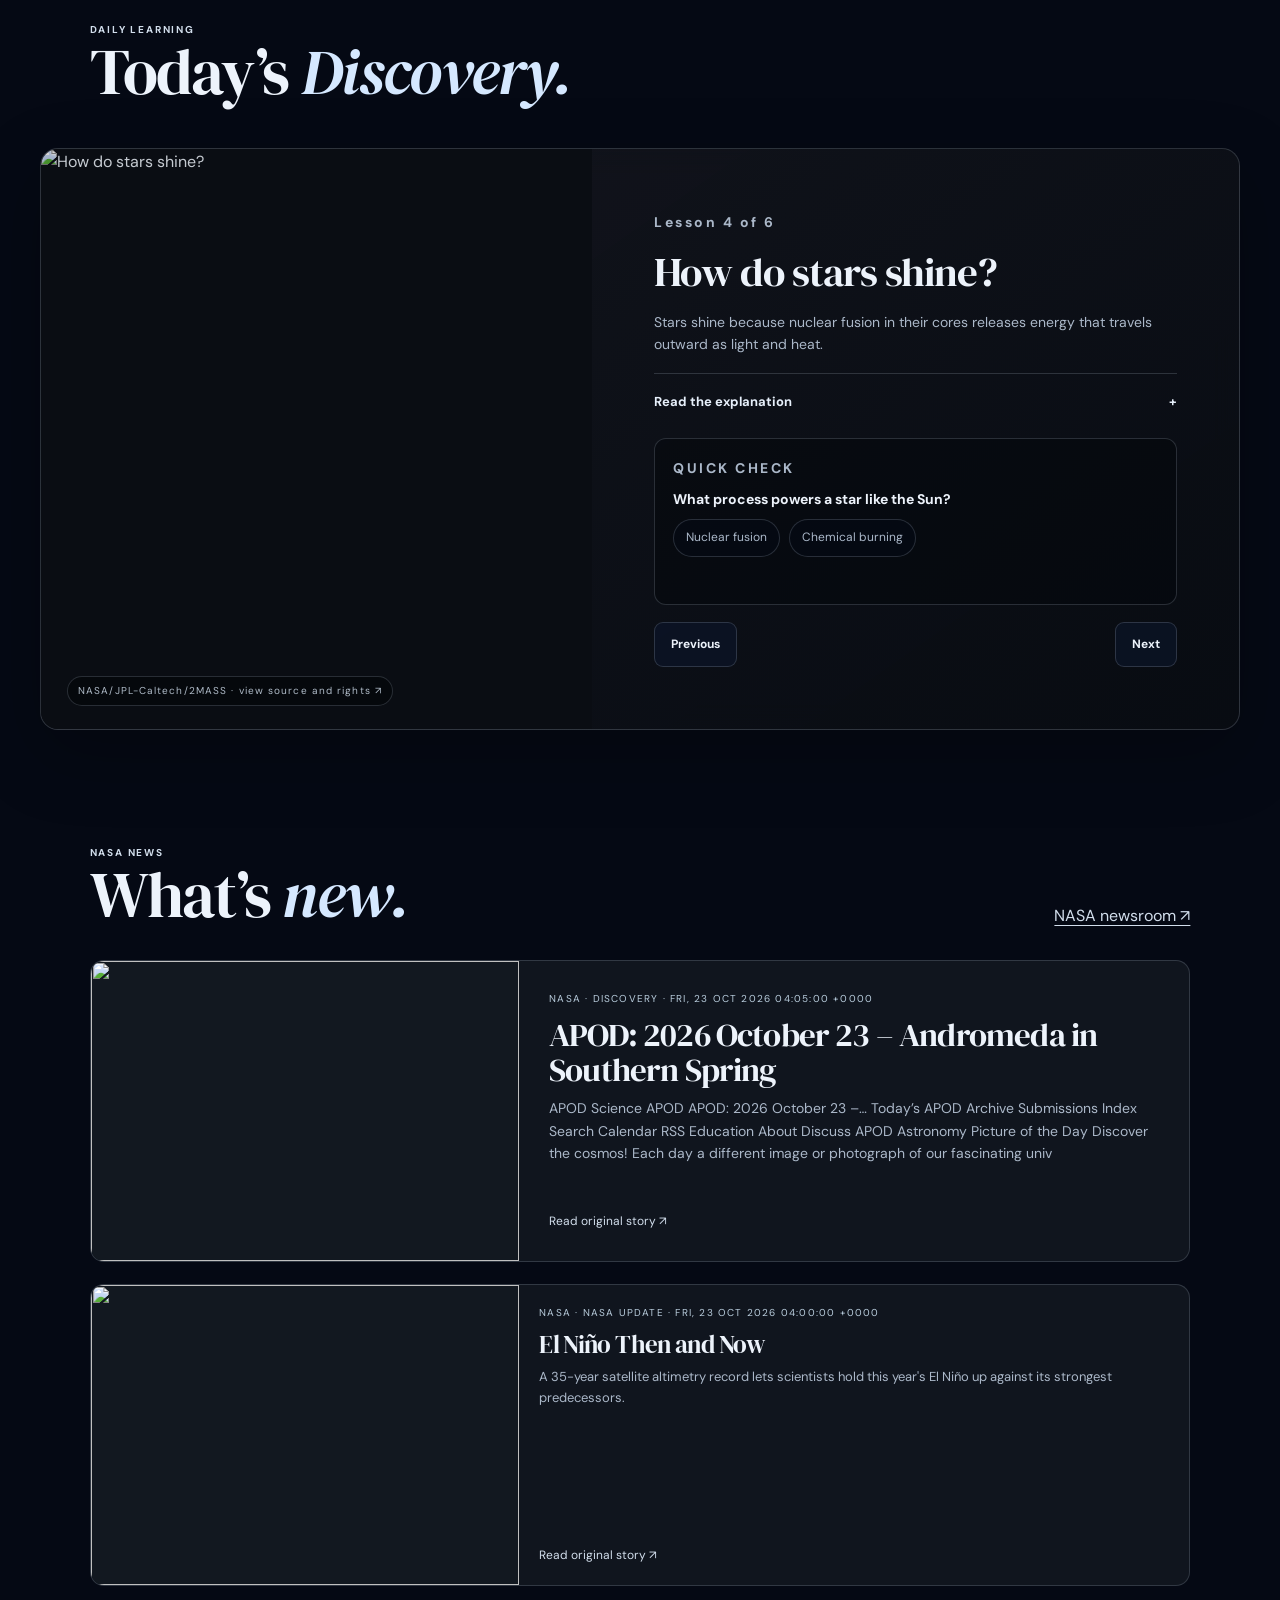
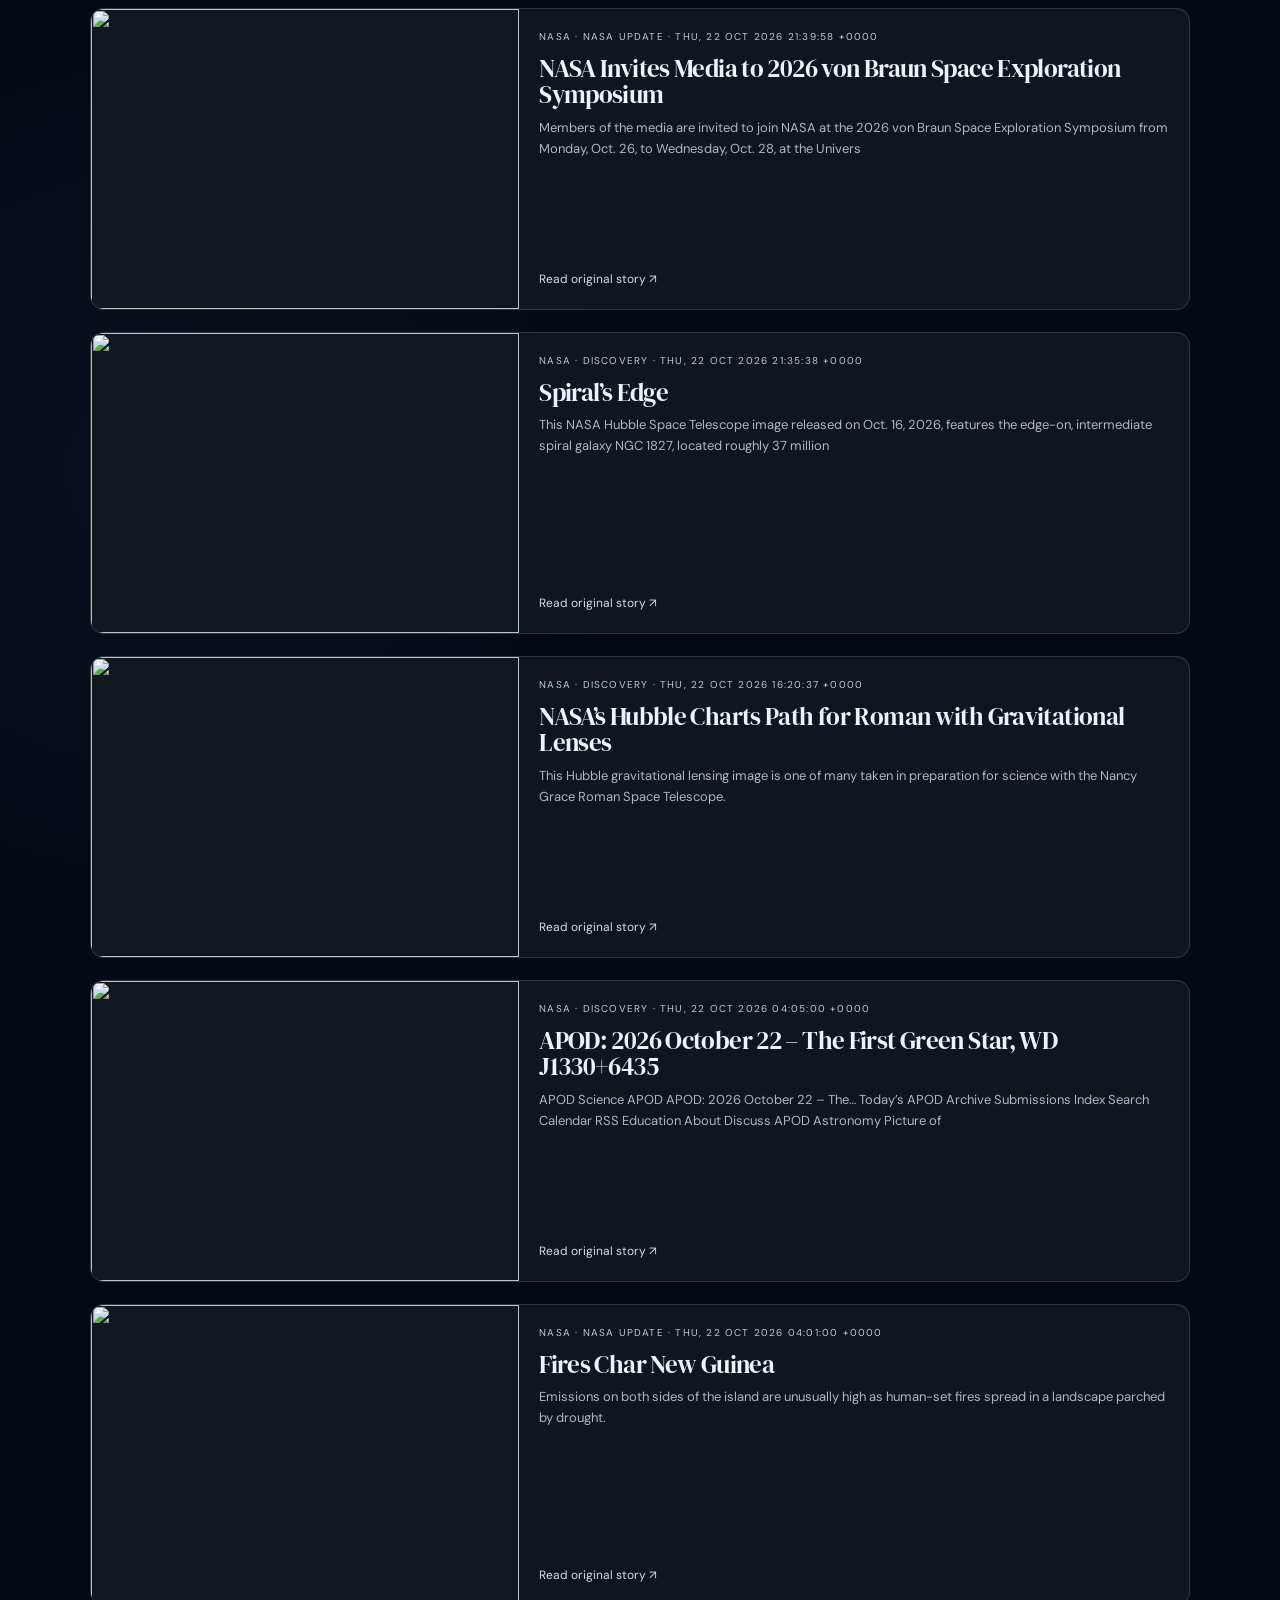
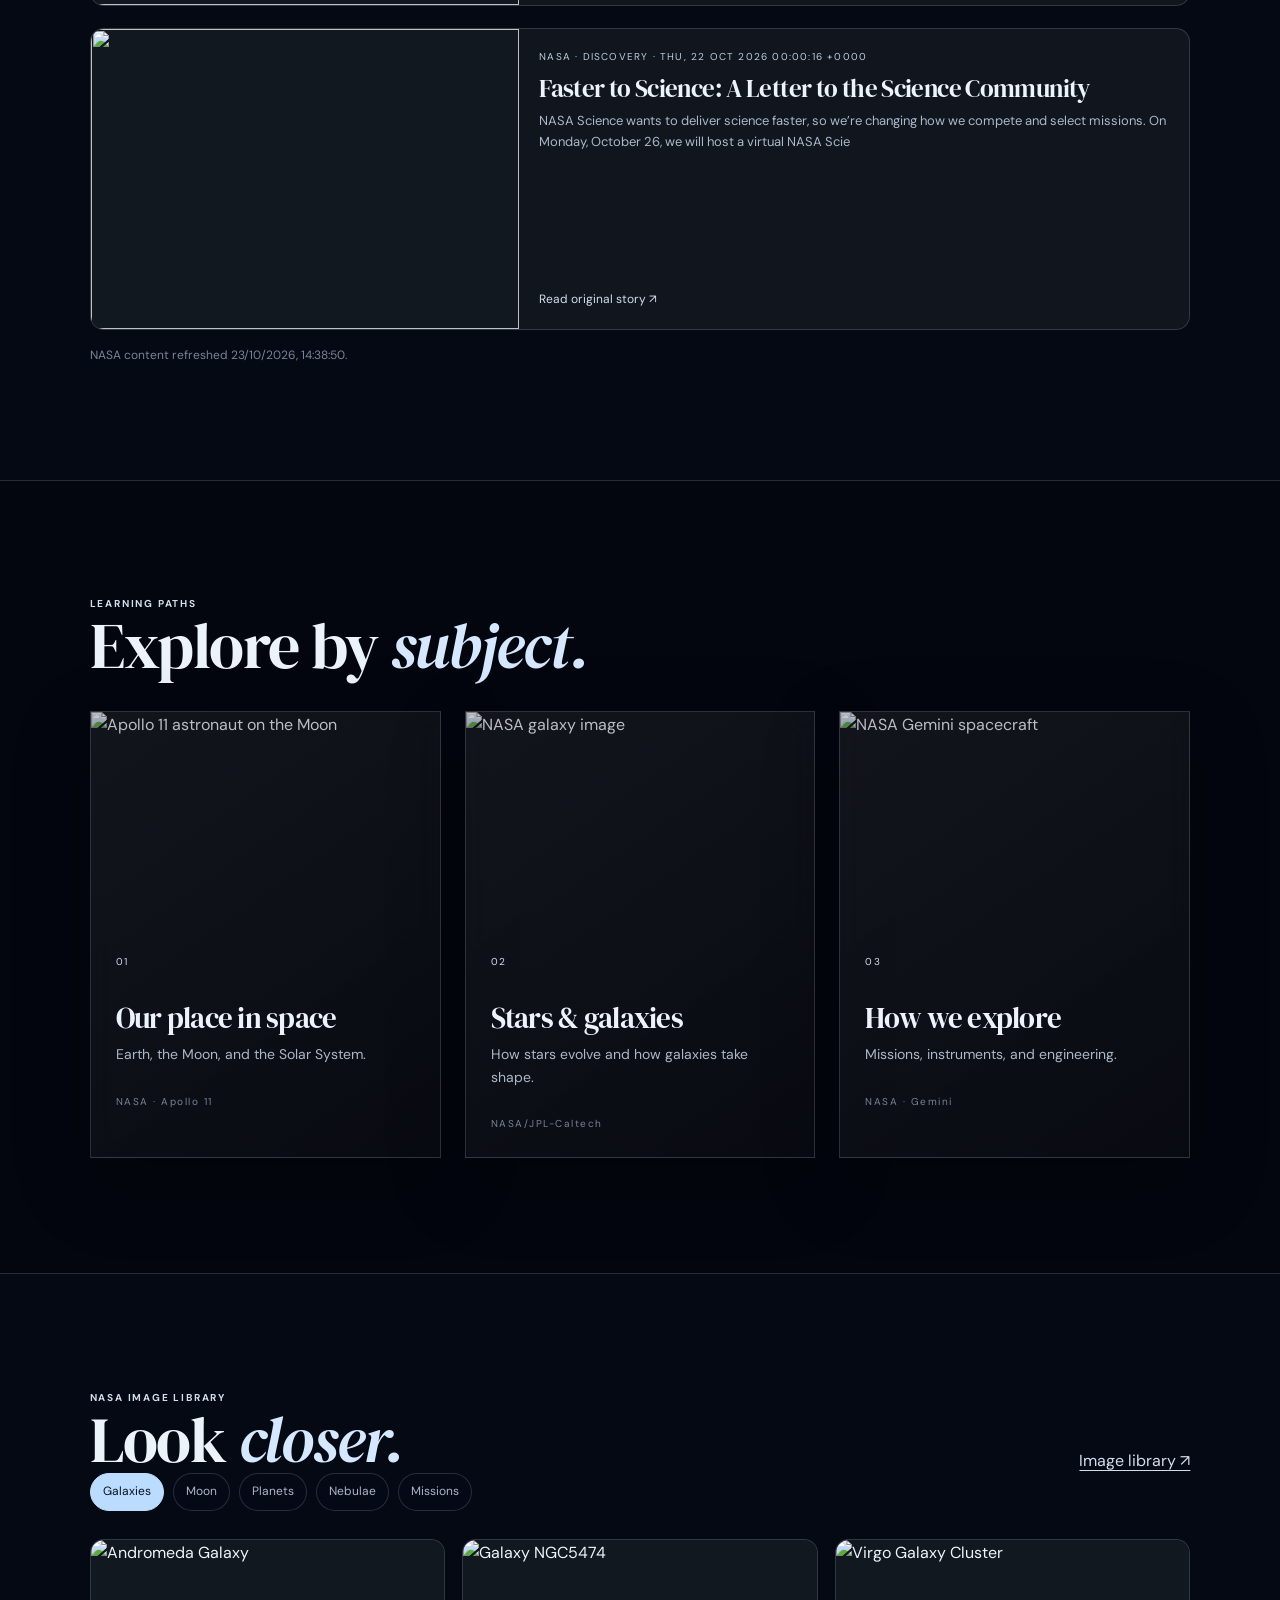
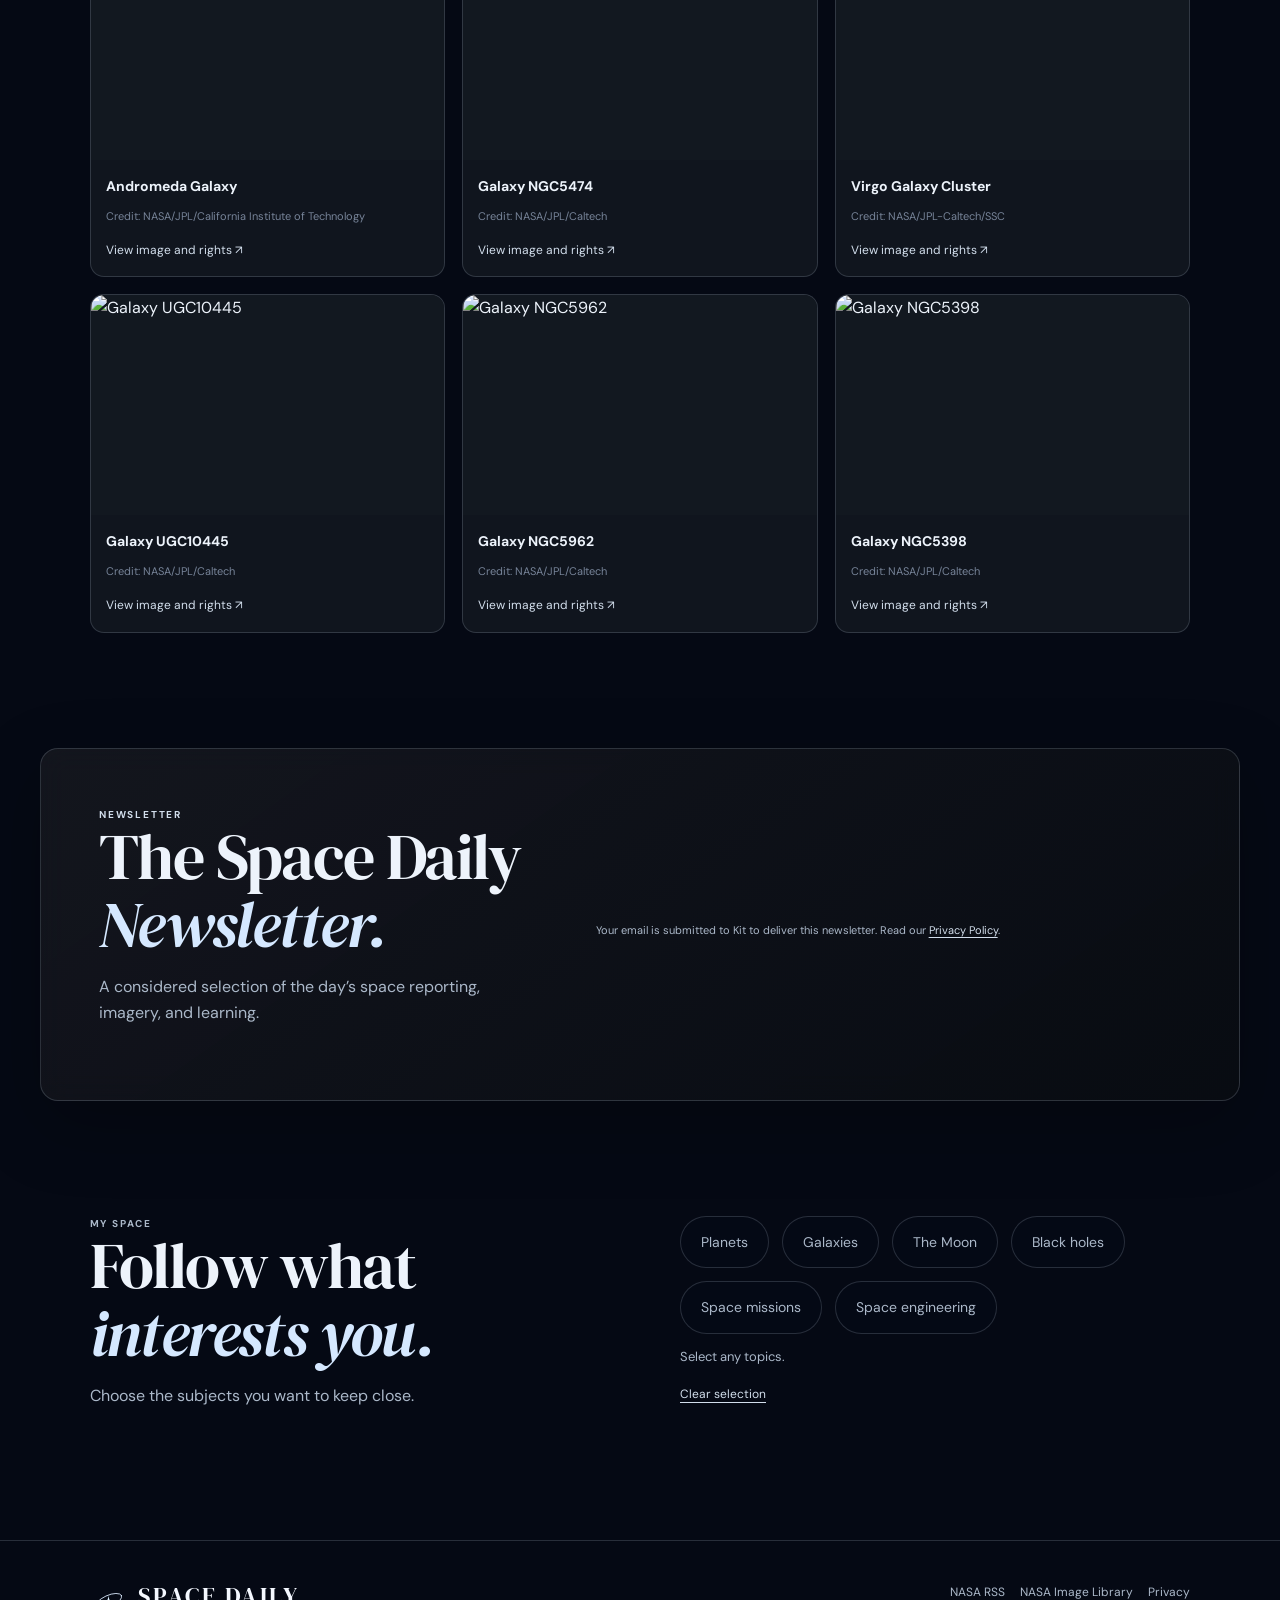
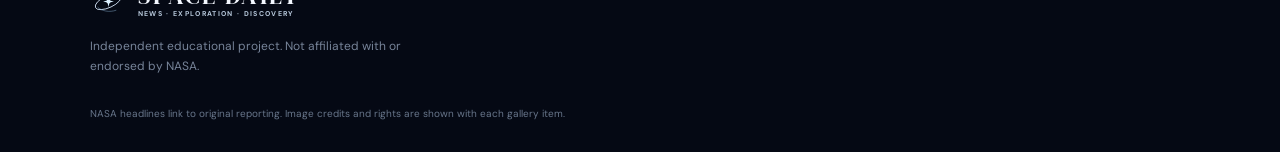
==== commit 6e97494b: "Apply approved Space Daily branding and hero" ====
--- a/index.html
+++ b/index.html
@@ -1,12 +1,12 @@
-<!doctype html><html lang="en"><head><meta charset="utf-8"><meta name="viewport" content="width=device-width, initial-scale=1"><meta name="theme-color" content="#050914"><meta name="description" content="Space Daily: NASA news, daily learning, and astronomy imagery."><title>Space Daily</title><link rel="preconnect" href="https://fonts.googleapis.com"><link rel="preconnect" href="https://fonts.gstatic.com" crossorigin><link href="https://fonts.googleapis.com/css2?family=DM+Sans:wght@400;500;600;700&family=DM+Serif+Display:ital@0;1&display=swap" rel="stylesheet"><link rel="stylesheet" href="styles.css"></head><body>
-<header class="site-header"><a class="brand masthead" href="#today" aria-label="Space Daily home"><span class="masthead-name">Space</span><span class="masthead-divider" aria-hidden="true"></span><span class="masthead-name">Daily</span></a><button class="menu-toggle" id="menuBtn" aria-expanded="false" aria-controls="nav">☰</button><nav id="nav"><a href="#today" class="active">Today</a><a href="#news">News</a><a href="#discover">Learn</a><a href="#gallery">Gallery</a><a href="#personalize">My Space</a></nav><button class="top-subscribe" data-open-newsletter>Newsletter</button></header>
-<main><section class="hero" id="today"><div class="hero-scrim"></div><div class="hero-content"><p class="hero-date" id="dateHero"></p><h1>The day<br><em>in space.</em></h1><div class="hero-actions"><a class="btn primary" href="#lesson">Today’s lesson ↓</a><a class="btn ghost" href="#news">Latest news</a></div></div><p class="hero-credit">Lunar artwork: conceptual image</p></section>
+<!doctype html><html lang="en"><head><meta charset="utf-8"><meta name="viewport" content="width=device-width, initial-scale=1"><meta name="theme-color" content="#050914"><meta name="description" content="Space Daily: NASA news, daily learning, and astronomy imagery."><title>Space Daily</title><link rel="icon" href="assets/favicon.svg" type="image/svg+xml"><link rel="preconnect" href="https://fonts.googleapis.com"><link rel="preconnect" href="https://fonts.gstatic.com" crossorigin><link href="https://fonts.googleapis.com/css2?family=DM+Sans:wght@400;500;600;700&family=DM+Serif+Display:ital@0;1&display=swap" rel="stylesheet"><link rel="stylesheet" href="styles.css"></head><body>
+<header class="site-header"><a class="brand brand-lockup" href="#today" aria-label="Space Daily home"><img class="brand-emblem" src="assets/space-daily-emblem.svg" alt=""><span class="brand-copy"><span class="brand-wordmark">Space Daily</span><span class="brand-subtitle">News · Exploration · Discovery</span></span></a><button class="menu-toggle" id="menuBtn" aria-expanded="false" aria-controls="nav">☰</button><nav id="nav"><a href="#today" class="active">Today</a><a href="#news">News</a><a href="#discover">Learn</a><a href="#gallery">Gallery</a><a href="#personalize">My Space</a></nav><button class="top-subscribe" data-open-newsletter>Newsletter</button></header>
+<main><section class="hero" id="today"><div class="hero-scrim"></div><div class="hero-content"><p class="hero-date" id="dateHero"></p><h1>The day in space.</h1><p class="hero-intro">A considered selection of the day’s space reporting, imagery, and learning.</p><div class="hero-actions"><a class="btn primary" href="#lesson">Today’s lesson ↓</a><a class="btn ghost" href="#news">Latest news</a></div></div><p class="hero-credit">Lunar artwork: conceptual image</p></section>
 <section class="section apod-section" id="apod"><div class="section-heading"><div><p class="eyebrow">NASA APOD</p><h2>Picture of the <em>day.</em></h2></div><a class="textlink" id="apodSource" href="https://science.nasa.gov/apod/" target="_blank" rel="noopener">NASA APOD ↗</a></div><article class="apod-feature panel" id="apodFeature" hidden><img id="apodImage" alt=""><div class="apod-copy"><p class="eyebrow" id="apodDate"></p><h3 id="apodTitle"></h3><p id="apodDescription"></p><p class="apod-credit" id="apodCredit"></p><a class="textlink" id="apodLink" href="https://science.nasa.gov/apod/" target="_blank" rel="noopener">View original at NASA ↗</a></div></article><p class="statusline" id="apodStatus">Today’s NASA image will appear after the next content refresh.</p></section>
 <section class="section section-intro"><p class="eyebrow">DAILY LEARNING</p><h2>Today’s <em>Discovery.</em></h2></section>
 <section class="lesson-card panel" id="lesson"><a id="lessonPhotoLink" class="lesson-visual" href="https://images.nasa.gov/" target="_blank" rel="noopener"><img id="lessonPhoto" alt=""><span class="photo-label" id="lessonPhotoCredit"></span></a><div class="lesson-copy"><p class="eyebrow" id="lessonPosition">Lesson</p><h3 id="lessonTitle"></h3><p id="lessonSummary"></p><details><summary>Read the explanation <span>+</span></summary><p id="lessonDetail"></p><p><a id="lessonSource" target="_blank" rel="noopener">NASA source ↗</a></p></details><div class="quiz"><p class="eyebrow">QUICK CHECK</p><strong id="quizQuestion"></strong><div class="quiz-options" id="quizOptions"></div><p class="feedback" id="quizFeedback" aria-live="polite"></p></div><div class="lesson-controls"><button class="btn ghost" id="lessonPrevious">Previous</button><button class="btn ghost" id="lessonNext">Next</button></div></div></section>
 <section class="section" id="news"><div class="section-heading"><div><p class="eyebrow">NASA NEWS</p><h2>What’s <em>new.</em></h2></div><a href="https://www.nasa.gov/news/" target="_blank" rel="noopener" class="textlink">NASA newsroom ↗</a></div><div id="newsGrid" class="news-grid"><div class="placeholder">NASA headlines will appear after refresh.</div></div><p class="statusline" id="newsStatus"></p></section>
 <section class="section learn-section" id="discover"><div class="section-heading"><div><p class="eyebrow">LEARNING PATHS</p><h2>Explore by <em>subject.</em></h2></div></div><div class="journeys"><article class="panel"><img src="https://images-assets.nasa.gov/image/AS11-40-5875/AS11-40-5875~thumb.jpg" alt="Apollo 11 astronaut on the Moon"><div><span>01</span><h3>Our place in space</h3><p>Earth, the Moon, and the Solar System.</p><div class="journey-foot">NASA · Apollo 11</div></div></article><article class="panel"><img src="https://images-assets.nasa.gov/image/PIA04634/PIA04634~thumb.jpg" alt="NASA galaxy image"><div><span>02</span><h3>Stars & galaxies</h3><p>How stars evolve and how galaxies take shape.</p><div class="journey-foot">NASA/JPL-Caltech</div></div></article><article class="panel"><img src="https://images-assets.nasa.gov/image/s65-05399/s65-05399~thumb.jpg" alt="NASA Gemini spacecraft"><div><span>03</span><h3>How we explore</h3><p>Missions, instruments, and engineering.</p><div class="journey-foot">NASA · Gemini</div></div></article></div></section>
 <section class="section" id="gallery"><div class="section-heading"><div><p class="eyebrow">NASA IMAGE LIBRARY</p><h2>Look <em>closer.</em></h2></div><a href="https://images.nasa.gov/" target="_blank" rel="noopener" class="textlink">Image library ↗</a></div><div class="filters" id="galleryFilters"><button data-filter="galaxy" class="selected">Galaxies</button><button data-filter="moon">Moon</button><button data-filter="saturn">Planets</button><button data-filter="nebula">Nebulae</button><button data-filter="spacecraft">Missions</button></div><div class="gallery-grid" id="galleryGrid"></div></section>
-<section class="newsletter panel" id="newsletter"><div><p class="eyebrow">NEWSLETTER</p><h2>From the <em>observatory.</em></h2><p>A considered selection of the day’s space reporting, imagery, and learning.</p></div><div class="kit-form-wrap" aria-label="Newsletter registration"><script async data-uid="9f56f1dce6" src="https://space-daily-2.kit.com/9f56f1dce6/index.js"></script><p class="signup-privacy">Your email is submitted to Kit to deliver this newsletter. Read our <a href="privacy.html">Privacy Policy</a>.</p></div></section>
+<section class="newsletter panel" id="newsletter"><div class="newsletter-copy"><p class="eyebrow">NEWSLETTER</p><h2>The Space Daily <em>Newsletter.</em></h2><p>A considered selection of the day’s space reporting, imagery, and learning.</p></div><div class="kit-form-wrap" aria-label="Newsletter registration"><script async data-uid="9f56f1dce6" src="https://space-daily-2.kit.com/9f56f1dce6/index.js"></script><p class="signup-privacy">Your email is submitted to Kit to deliver this newsletter. Read our <a href="privacy.html">Privacy Policy</a>.</p></div></section>
 <section class="section my-space" id="personalize"><div><p class="eyebrow">MY SPACE</p><h2>Follow what <em>interests you.</em></h2><p>Choose the subjects you want to keep close.</p></div><div><div class="interests" id="interestOptions"><button data-interest="Planets">Planets</button><button data-interest="Galaxies">Galaxies</button><button data-interest="Moon">The Moon</button><button data-interest="Black holes">Black holes</button><button data-interest="Missions">Space missions</button><button data-interest="Engineering">Space engineering</button></div><p class="interest-message" id="interestMessage">Select any topics.</p><button id="resetPrefs" class="reset">Clear selection</button><div class="recommendations panel" id="recommendations" hidden></div></div></section></main>
-<footer><div><a class="brand masthead" href="#today" aria-label="Space Daily home"><span class="masthead-name">Space</span><span class="masthead-divider" aria-hidden="true"></span><span class="masthead-name">Daily</span></a><p>Independent educational project. Not affiliated with or endorsed by NASA.</p></div><div class="footer-links"><a href="https://www.nasa.gov/rss-feeds/" target="_blank" rel="noopener">NASA RSS</a><a href="https://images.nasa.gov/" target="_blank" rel="noopener">NASA Image Library</a><a href="privacy.html">Privacy</a></div><small>NASA headlines link to original reporting. Image credits and rights are shown with each gallery item.</small></footer><script src="app.js" defer></script></body></html>
+<footer><div><a class="brand brand-lockup" href="#today" aria-label="Space Daily home"><img class="brand-emblem" src="assets/space-daily-emblem.svg" alt=""><span class="brand-copy"><span class="brand-wordmark">Space Daily</span><span class="brand-subtitle">News · Exploration · Discovery</span></span></a><p>Independent educational project. Not affiliated with or endorsed by NASA.</p></div><div class="footer-links"><a href="https://www.nasa.gov/rss-feeds/" target="_blank" rel="noopener">NASA RSS</a><a href="https://images.nasa.gov/" target="_blank" rel="noopener">NASA Image Library</a><a href="privacy.html">Privacy</a></div><small>NASA headlines link to original reporting. Image credits and rights are shown with each gallery item.</small></footer><script src="app.js" defer></script></body></html>
--- a/styles.css
+++ b/styles.css
@@ -28,10 +28,12 @@
 button:focus-visible, a:focus-visible, input:focus-visible, select:focus-visible { outline: 2px solid var(--accent); outline-offset: 3px; }
 
 .site-header { height: 78px; display: flex; align-items: center; gap: 32px; padding: 0 clamp(20px, 6vw, 90px); position: sticky; top: 0; z-index: 10; border-bottom: 1px solid var(--line); background: rgba(3, 7, 15, .72); backdrop-filter: blur(18px); }
-.brand { display: inline-flex; align-items: center; white-space: nowrap; }
-.masthead { gap: 10px; color: #f3f7fb; font-family: 'DM Serif Display', Georgia, serif; font-size: 21px; letter-spacing: .135em; line-height: 1; text-transform: uppercase; }
-.masthead-name { display: inline-block; }
-.masthead-divider { width: 18px; height: 1px; background: linear-gradient(90deg, transparent, var(--accent), transparent); box-shadow: 0 0 10px rgba(210, 222, 236, .42); }
+.brand { display: inline-flex; align-items: center; color: #f4f8ff; white-space: nowrap; }
+.brand-lockup { gap: 11px; }
+.brand-emblem { display: block; width: 37px; height: 37px; flex: 0 0 auto; }
+.brand-copy { display: grid; gap: 3px; }
+.brand-wordmark { font-family: 'DM Serif Display', Georgia, serif; font-size: 24px; letter-spacing: .105em; line-height: .9; text-transform: uppercase; }
+.brand-subtitle { color: #b8c9dc; font-size: 7px; font-weight: 700; letter-spacing: .19em; line-height: 1.2; text-transform: uppercase; }
 .site-header nav { display: flex; gap: 25px; margin-left: auto; color: var(--muted); font-size: 12px; }
 .site-header nav a { padding: 7px 0; border-bottom: 1px solid transparent; }
 .site-header nav a:hover, .site-header nav a.active { color: #fff; border-color: var(--accent); }
@@ -40,12 +42,13 @@
 .menu-toggle { display: none; padding: 5px 10px; font-size: 21px; }
 
 .hero { min-height: 650px; position: relative; display: flex; align-items: flex-end; overflow: hidden; border-bottom: 1px solid var(--line); background: var(--bg) url('assets/moon-background.png') center 58% / cover no-repeat; }
-.hero-scrim { position: absolute; inset: 0; background: linear-gradient(90deg, rgba(3, 7, 15, .97), rgba(3, 7, 15, .77) 42%, rgba(3, 7, 15, .15) 76%), linear-gradient(0deg, rgba(3, 7, 15, .58), transparent 37%); }
-.hero-content { width: min(570px, 87%); margin: 0 auto clamp(88px, 12vw, 150px) clamp(20px, 10vw, 150px); position: relative; text-align: left; }
+.hero-scrim { position: absolute; inset: 0; background: linear-gradient(90deg, rgba(3, 7, 15, .86), rgba(3, 7, 15, .52) 43%, rgba(3, 7, 15, .08) 76%), linear-gradient(0deg, rgba(3, 7, 15, .5), transparent 40%); }
+.hero-content { width: min(850px, 87%); margin: 0 auto clamp(88px, 12vw, 150px) clamp(20px, 10vw, 150px); position: relative; text-align: left; }
 .hero-date, .eyebrow { margin: 0; color: var(--accent); font-size: 10px; font-weight: 700; letter-spacing: .18em; }
 h1, h2, h3 { margin: 0; font-family: 'DM Serif Display', Georgia, serif; font-weight: 400; letter-spacing: -.025em; line-height: 1.06; }
-.hero h1 { margin: 18px 0 0; font-size: clamp(56px, 7vw, 106px); }
+.hero h1 { margin: 18px 0 0; color: #f5f9ff; font-size: clamp(48px, 6.4vw, 92px); letter-spacing: -.045em; white-space: nowrap; }
 h1 em, h2 em { color: #d5e8ff; font-style: italic; }
+.hero-intro { max-width: 540px; margin: 19px 0 0; color: #d8e4f1; font-size: 15px; }
 .hero-actions { display: flex; flex-wrap: wrap; gap: 11px; margin-top: 29px; }
 .btn { display: inline-flex; align-items: center; justify-content: center; gap: 20px; border: 1px solid var(--line); border-radius: 9px; padding: 12px 16px; color: var(--text); background: rgba(12, 22, 41, .72); font-size: 12px; font-weight: 700; }
 .btn.primary { border-color: #c8e8ff; color: #07111f; background: linear-gradient(135deg, #c8e8ff, #b8bfff); }
@@ -120,7 +123,7 @@
 .gallery-card strong { display: block; font-size: 14px; }
 .gallery-card p { color: var(--quiet); font-size: 11px; line-height: 1.5; }
 
-.newsletter { max-width: 1200px; display: grid; grid-template-columns: 1.1fr .9fr; gap: 70px; margin: 0 auto clamp(72px, 9vw, 120px); border-radius: var(--radius); padding: clamp(28px, 6vw, 70px); }
+.newsletter { max-width: 1200px; display: grid; grid-template-columns: .85fr 1.15fr; gap: clamp(32px, 5vw, 70px); margin: 0 auto clamp(72px, 9vw, 120px); border-radius: var(--radius); padding: clamp(28px, 5vw, 58px); }
 .newsletter > div > p:not(.eyebrow) { max-width: 450px; color: var(--muted); }
 .signup { display: flex; flex-direction: column; justify-content: center; gap: 9px; }
 .signup label { margin-top: 8px; color: var(--accent); font-size: 10px; font-weight: 700; letter-spacing: .14em; }
@@ -163,7 +166,7 @@
   .top-subscribe { display: none; }
   .hero { min-height: 590px; background-position: 60% 58%; }
   .hero-content { margin-right: auto; margin-left: 7%; }
-  .hero-scrim { background: linear-gradient(90deg, rgba(3, 7, 15, .93), rgba(3, 7, 15, .57) 68%, rgba(3, 7, 15, .2)), linear-gradient(0deg, rgba(3, 7, 15, .62), transparent 48%); }
+  .hero-scrim { background: linear-gradient(90deg, rgba(3, 7, 15, .91), rgba(3, 7, 15, .52) 68%, rgba(3, 7, 15, .16)), linear-gradient(0deg, rgba(3, 7, 15, .58), transparent 48%); }
   .lesson-card, .newsletter, .my-space, .news-grid, .journeys, .apod-feature { grid-template-columns: 1fr; }
   .lesson-card { margin: 0 20px; }
   .lesson-visual, .lesson-visual img { min-height: 310px; }
@@ -181,7 +184,10 @@
   .lesson-copy { padding: 29px; }
   .hero-actions .btn { width: 100%; }
   .hero-credit { right: 20px; }
-  .masthead { gap: 8px; font-size: 18px; }
-  .masthead-divider { width: 14px; }
+  .hero h1 { white-space: normal; }
+  .brand-lockup { gap: 8px; }
+  .brand-emblem { width: 30px; height: 30px; }
+  .brand-wordmark { font-size: 19px; }
+  .brand-subtitle { display: none; }
   .gallery-grid { grid-template-columns: 1fr; }
 }
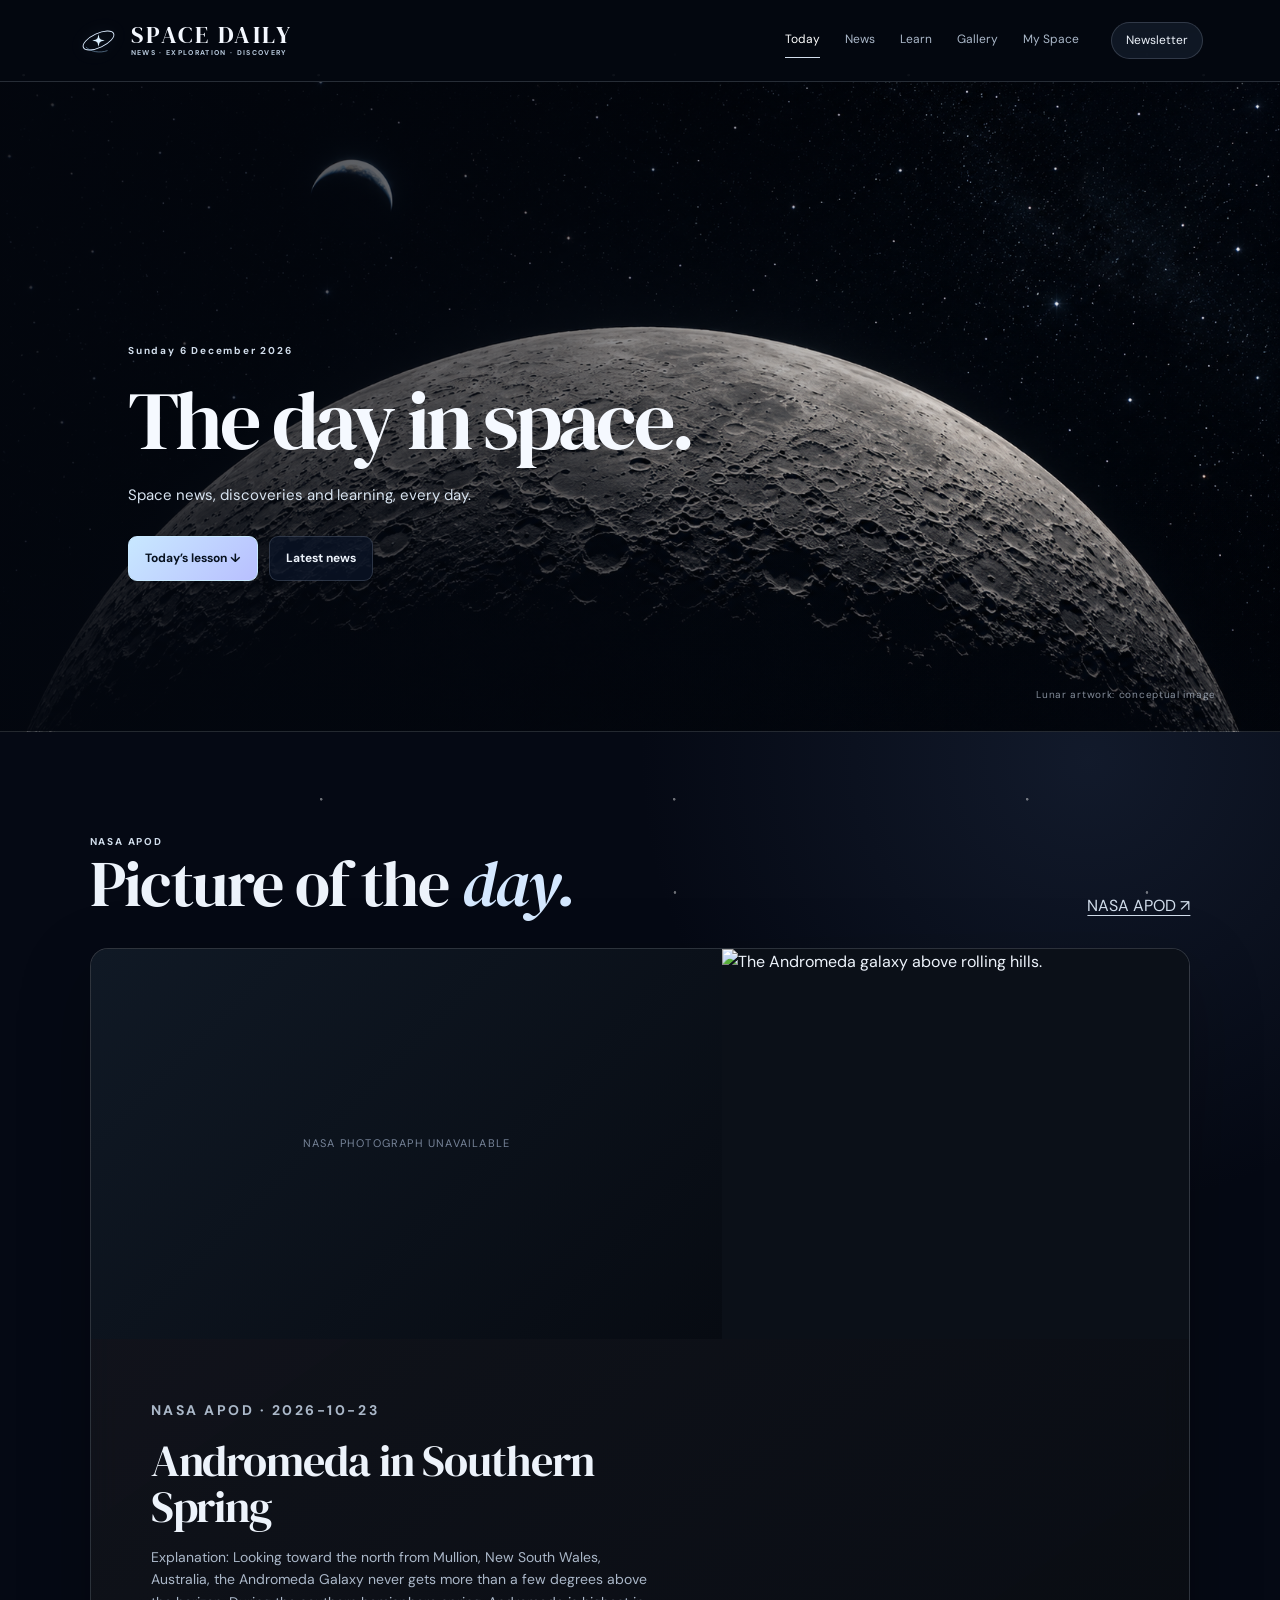
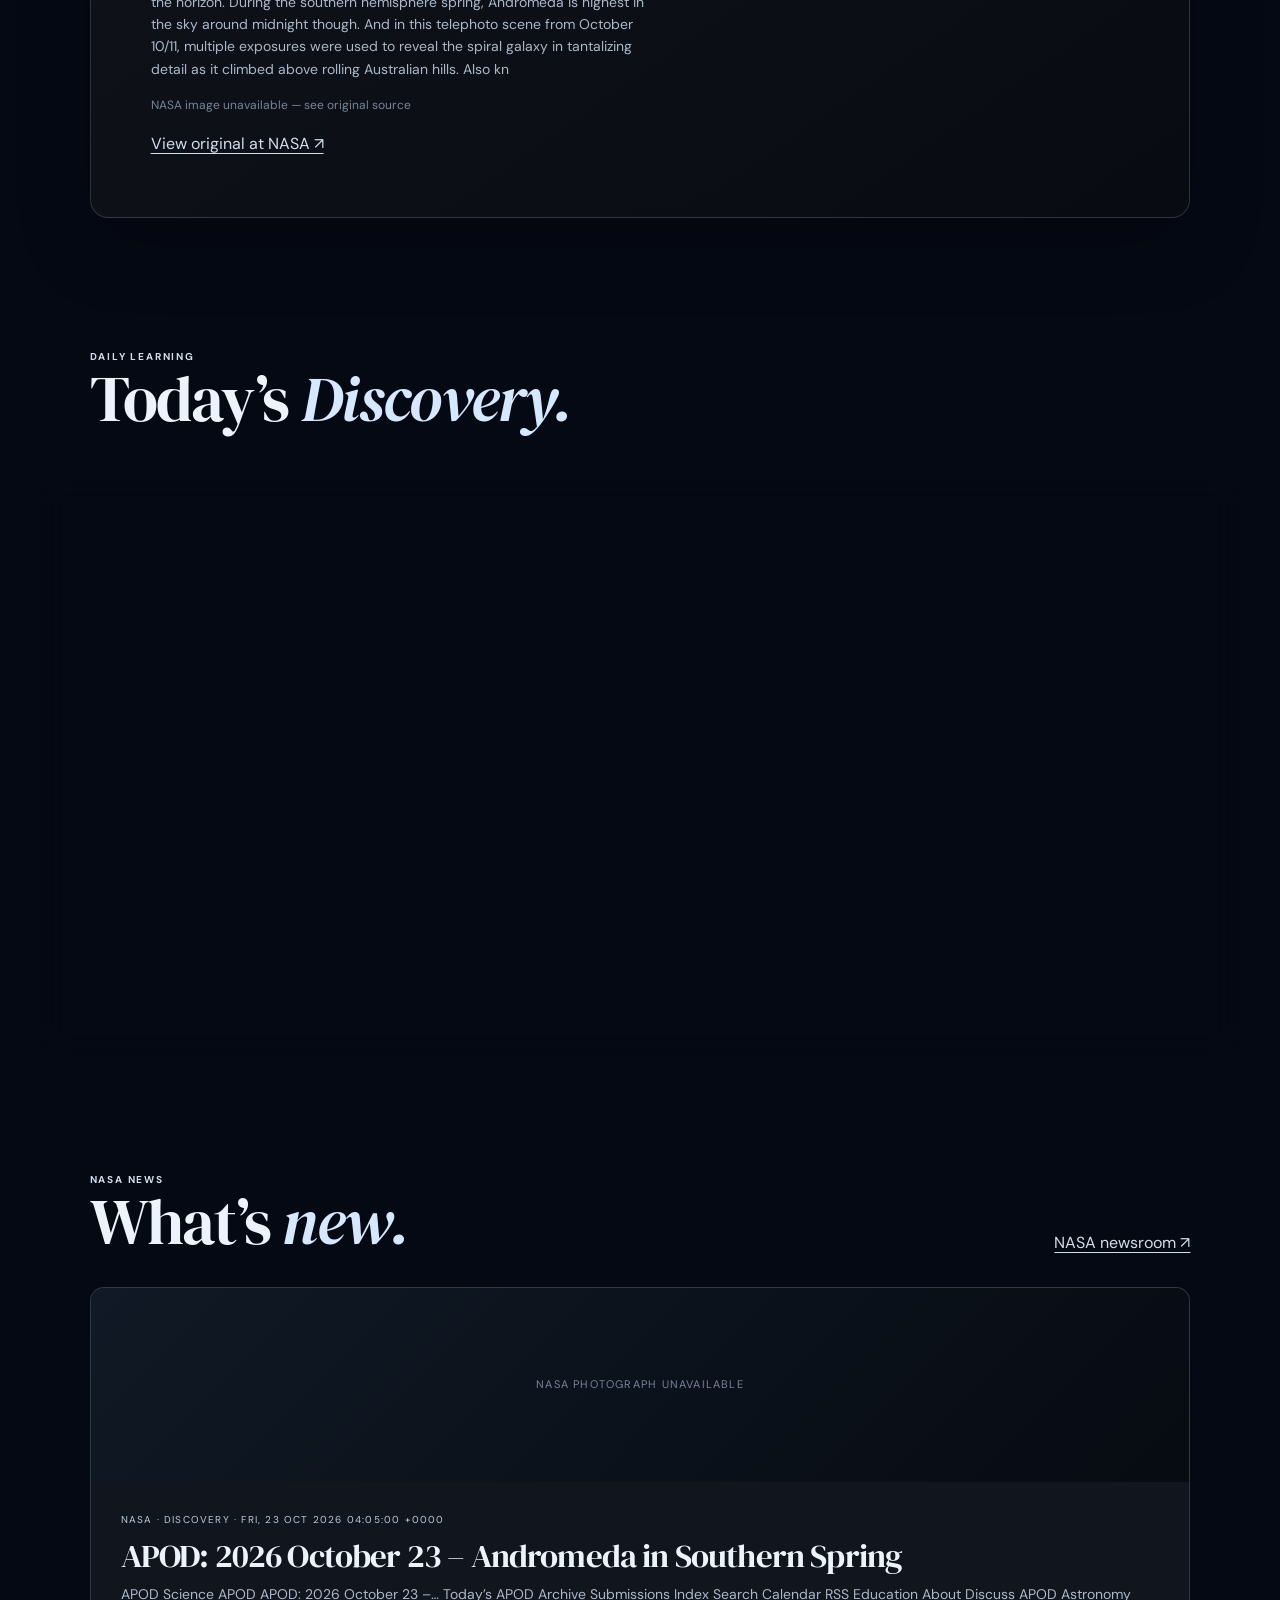
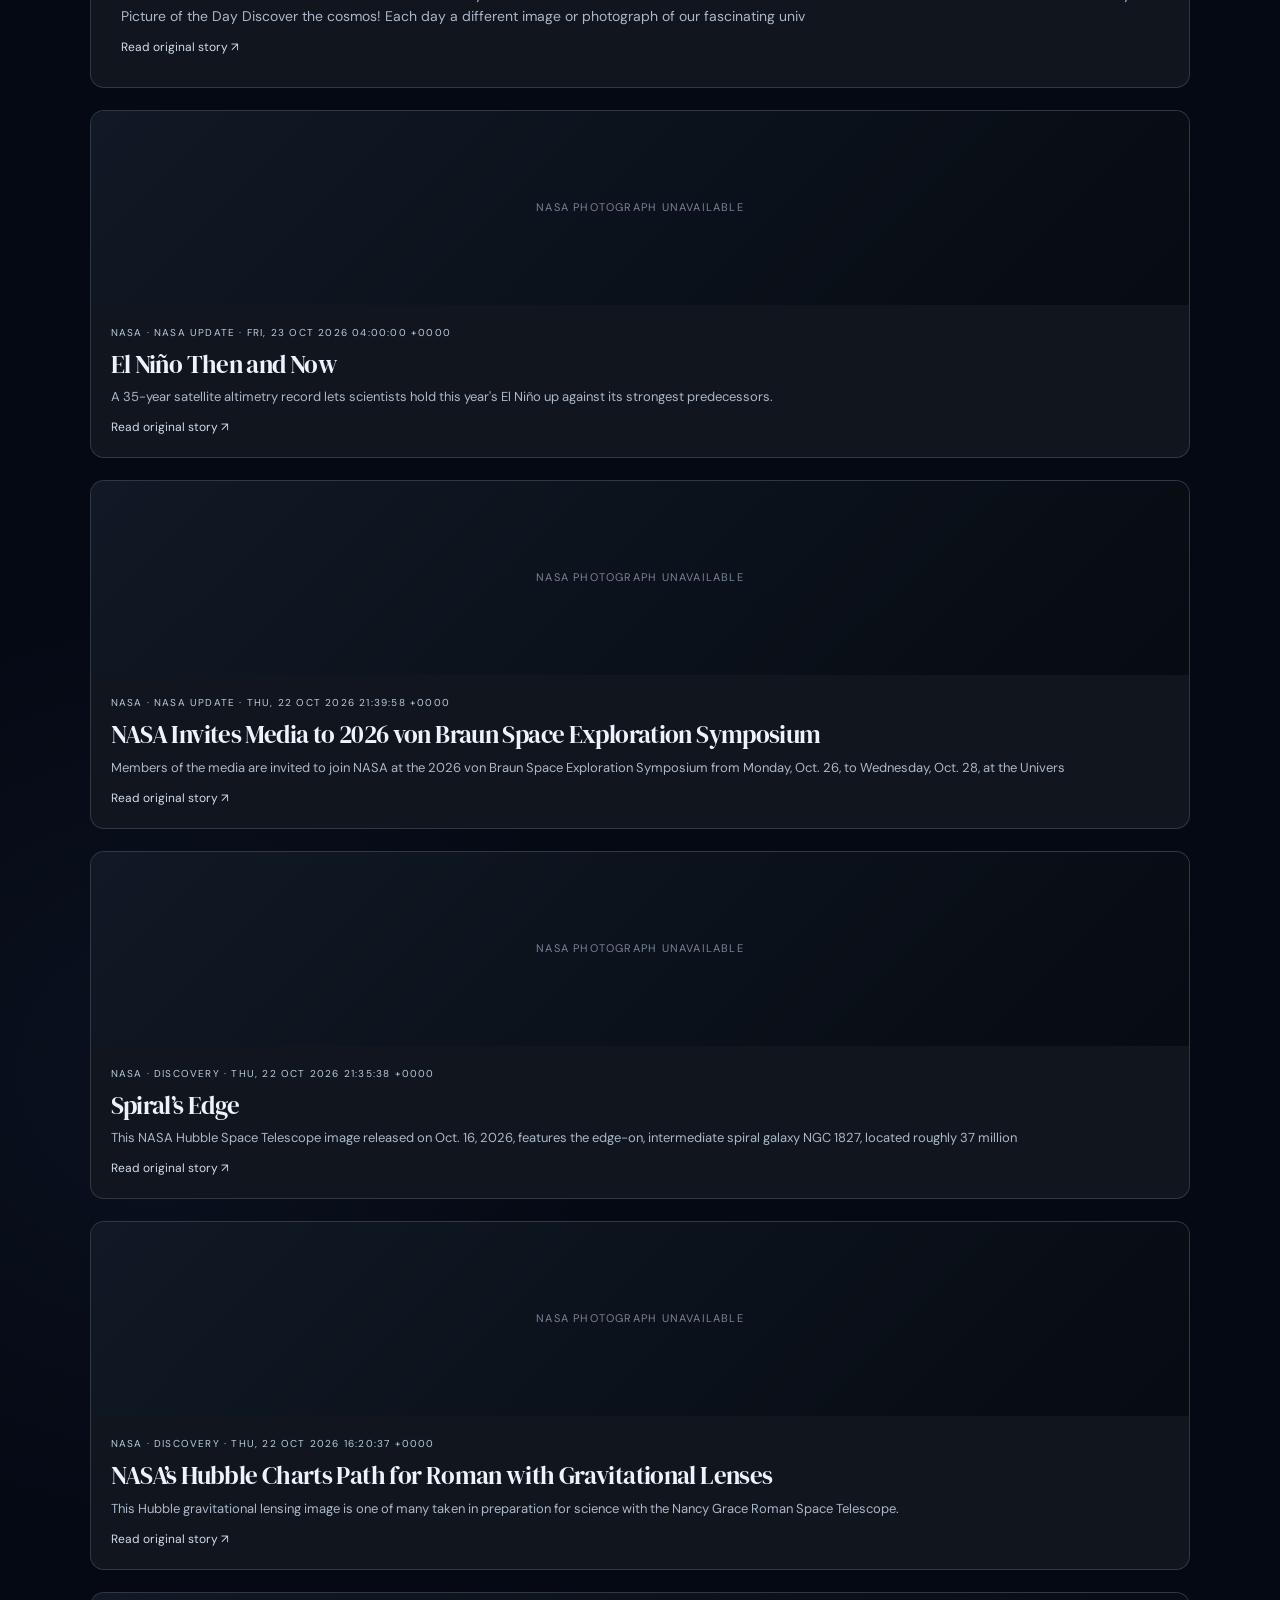
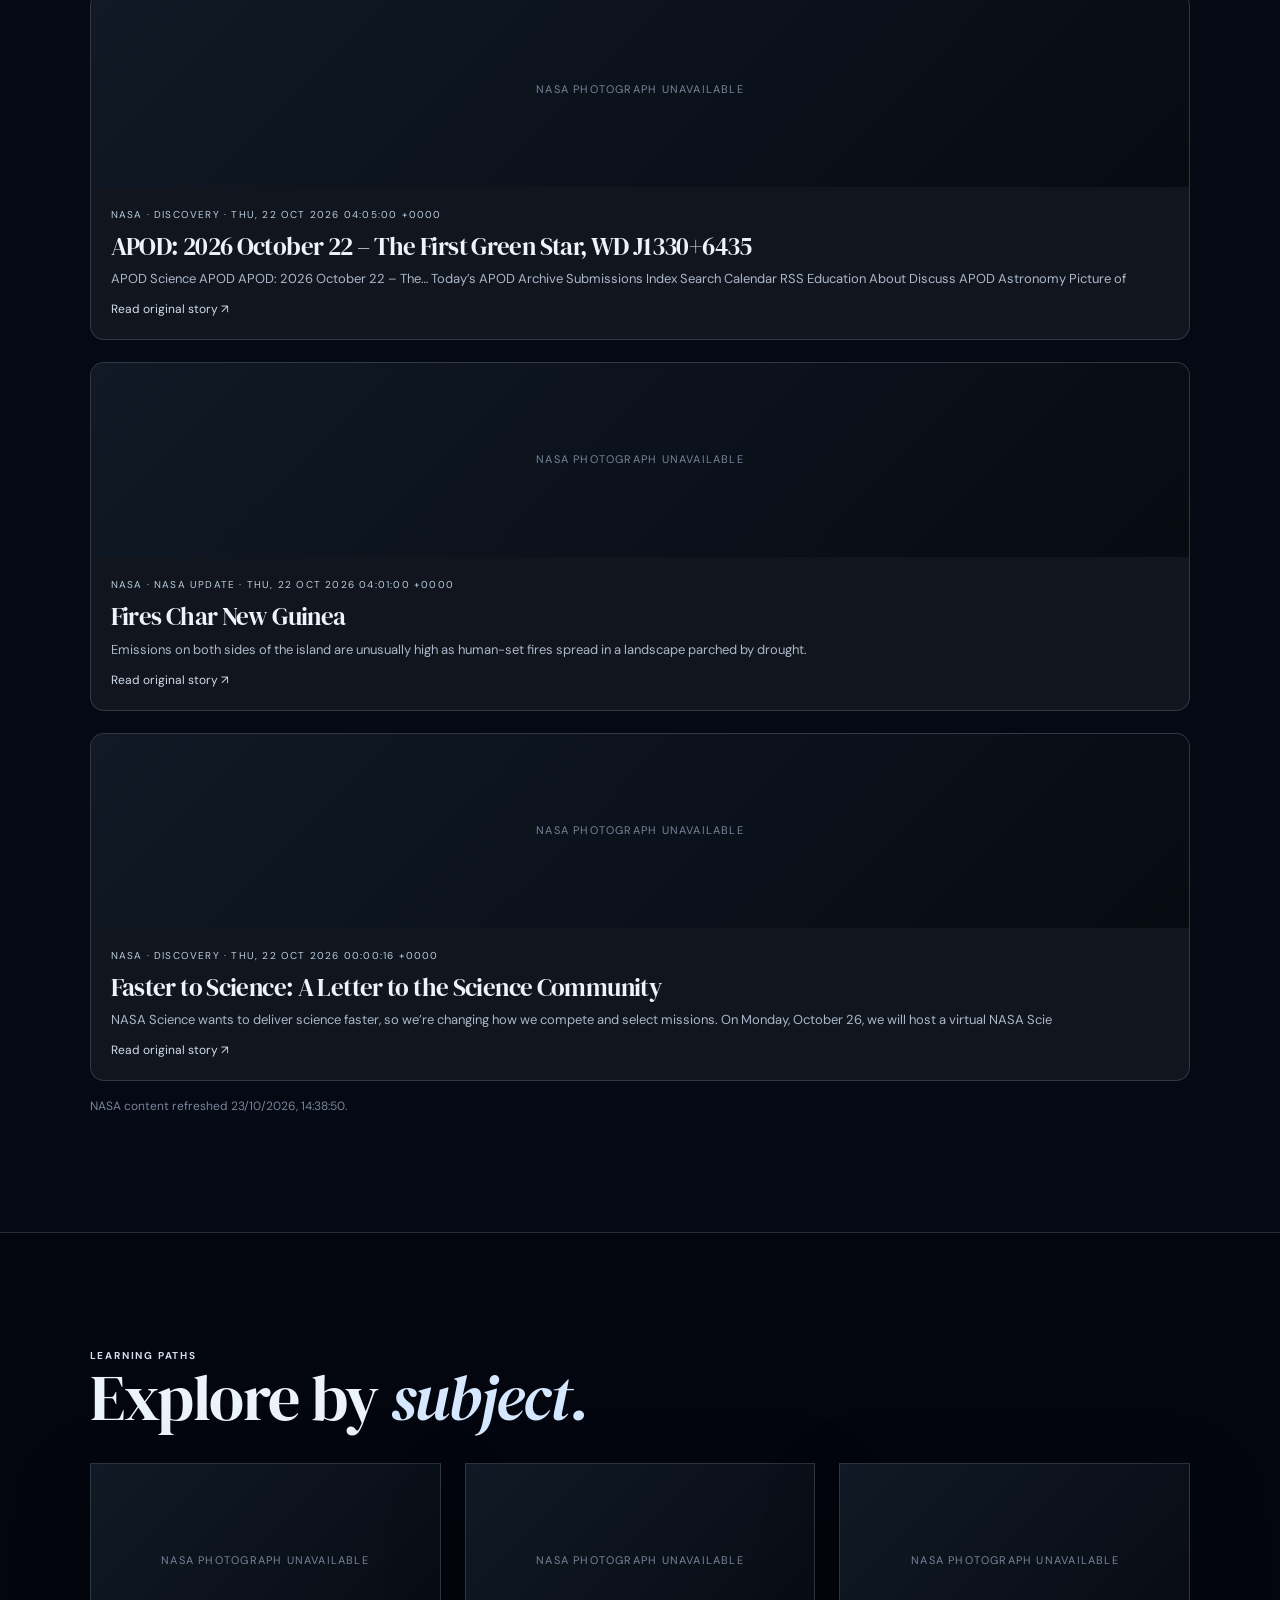
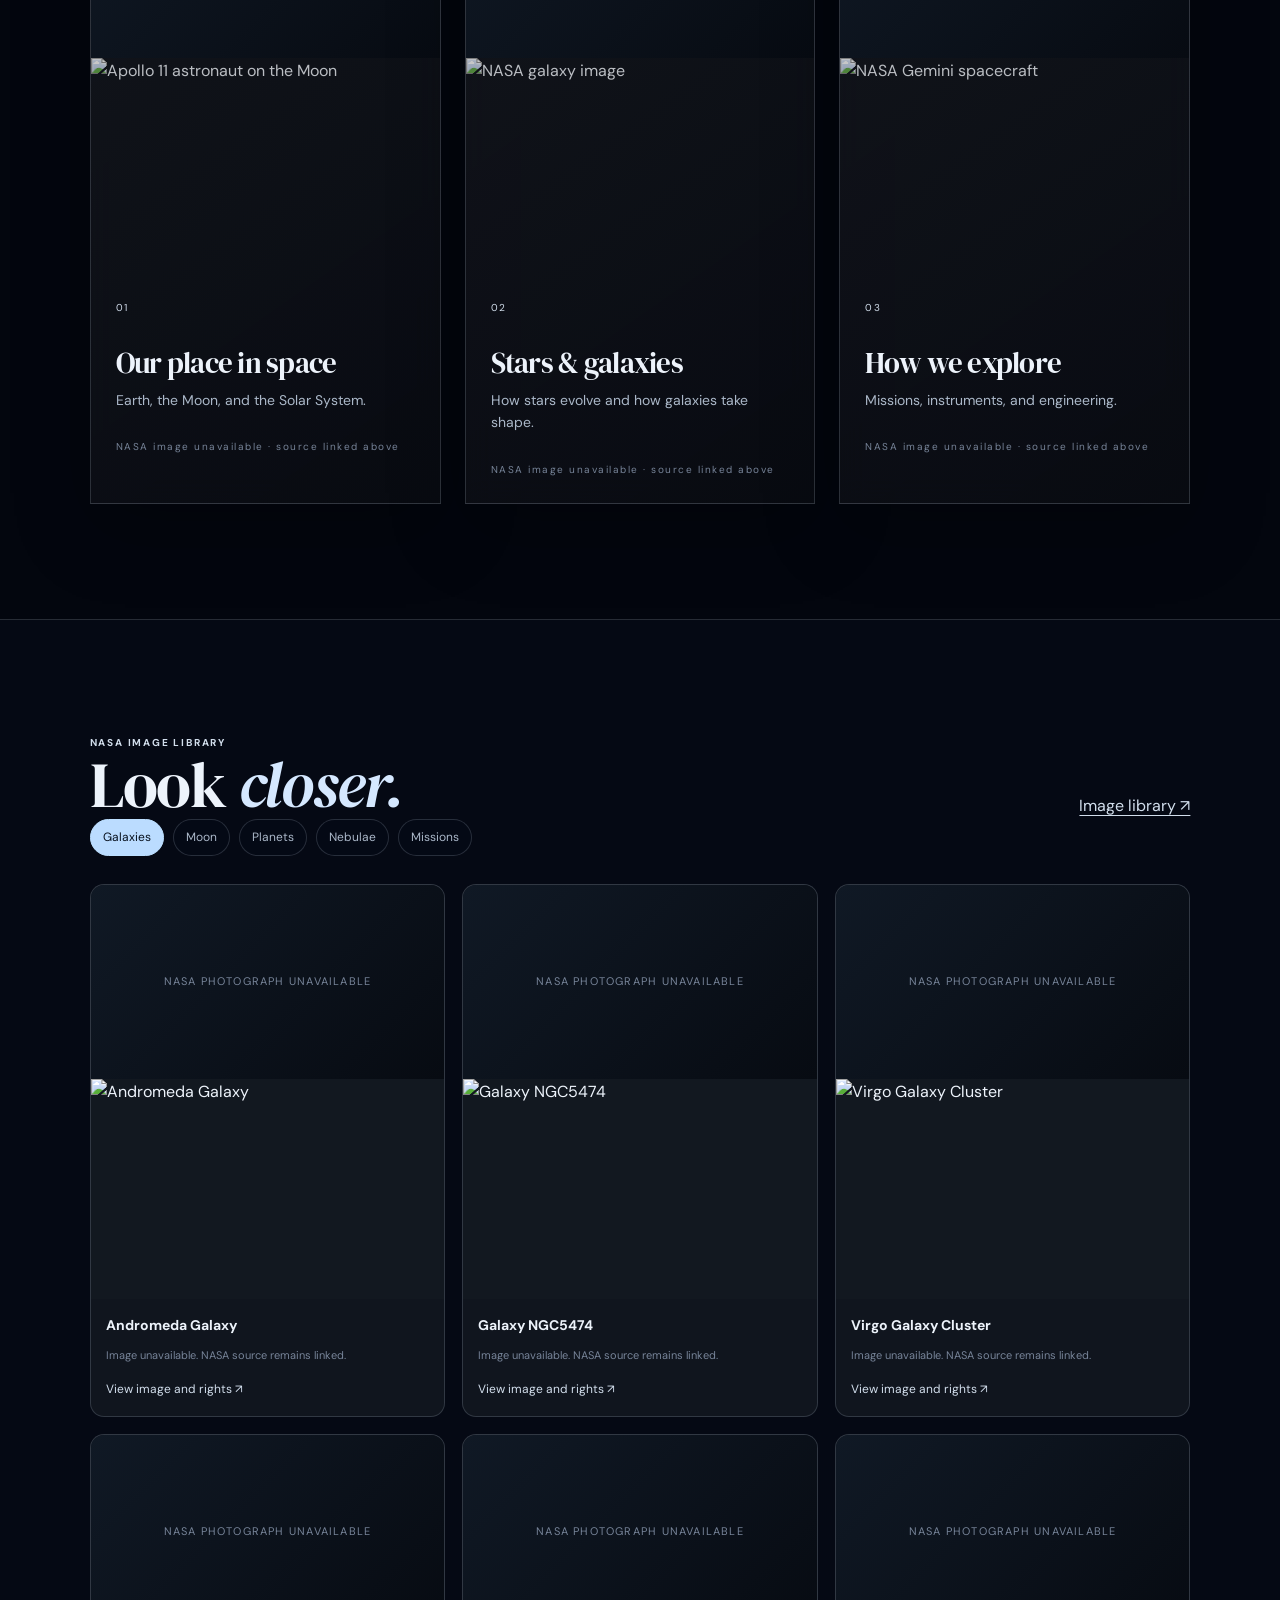
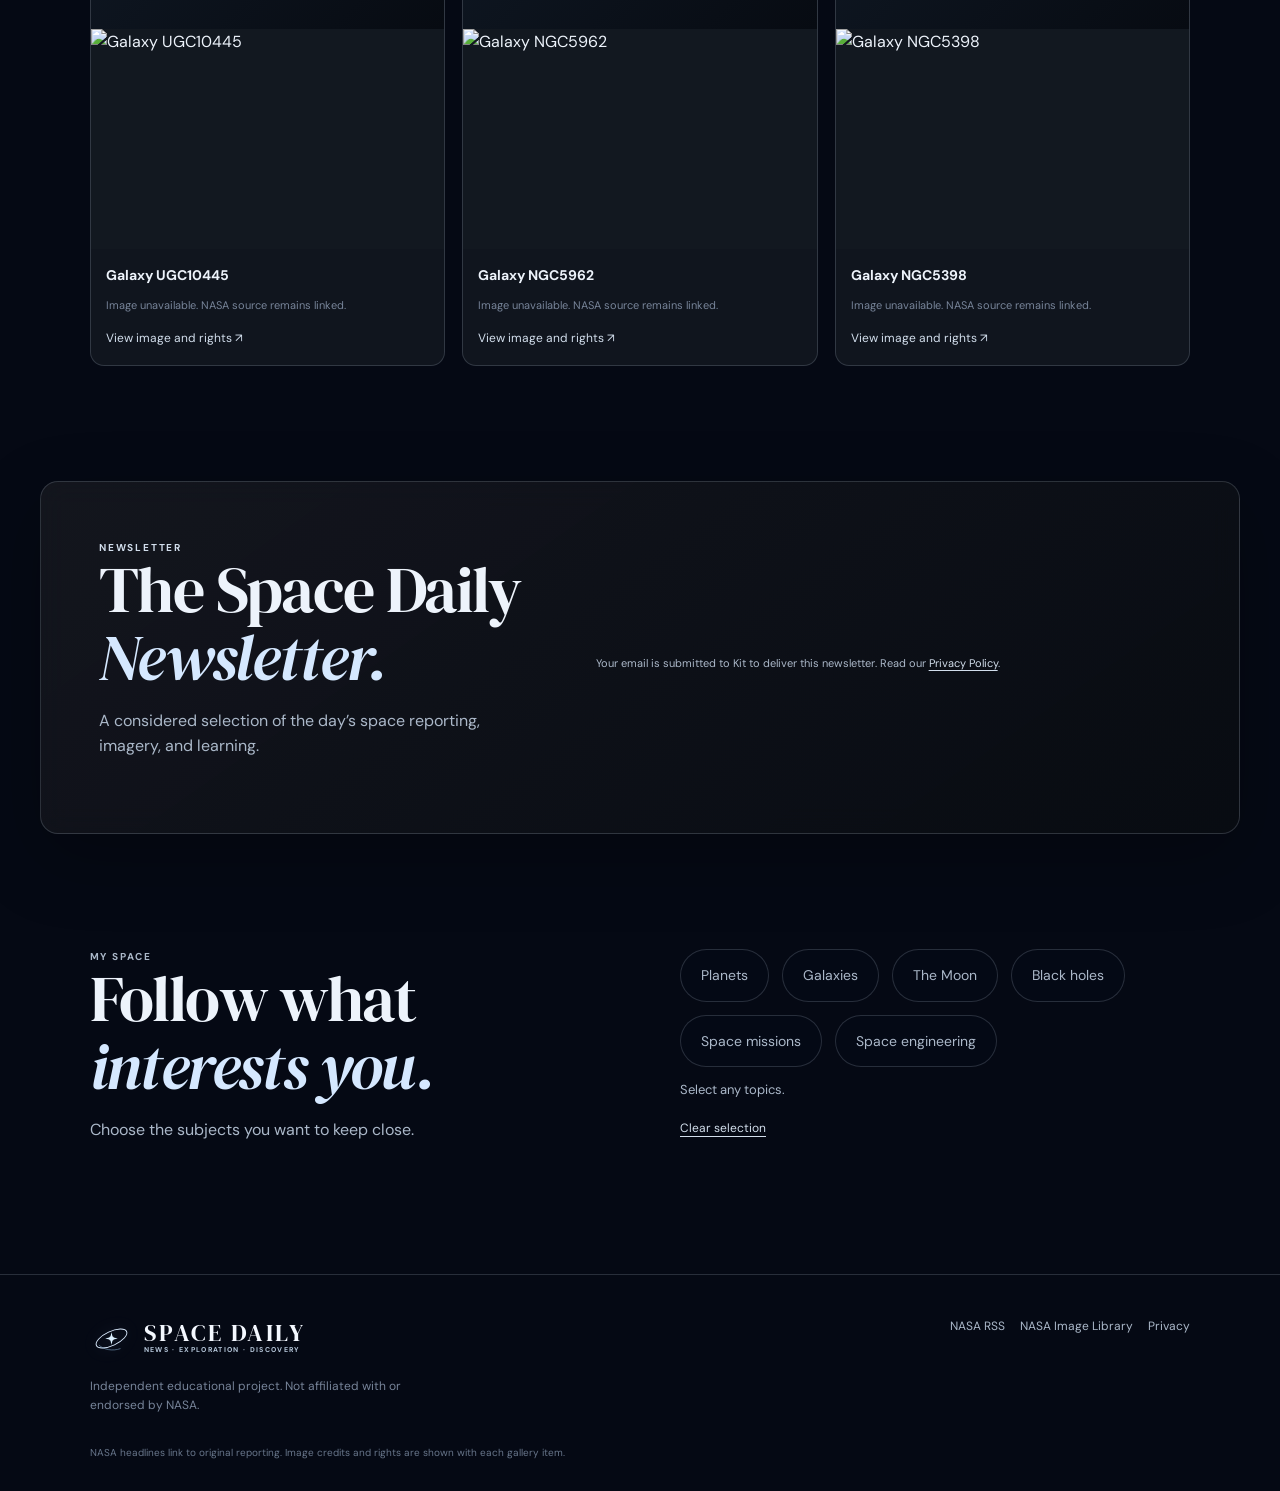
==== commit 286fe9ee: "Harden NASA image fallbacks" ====
--- a/index.html
+++ b/index.html
@@ -1,11 +1,11 @@
 <!doctype html><html lang="en"><head><meta charset="utf-8"><meta name="viewport" content="width=device-width, initial-scale=1"><meta name="theme-color" content="#050914"><meta name="description" content="Space Daily: NASA news, daily learning, and astronomy imagery."><title>Space Daily</title><link rel="icon" href="assets/favicon.svg" type="image/svg+xml"><link rel="preconnect" href="https://fonts.googleapis.com"><link rel="preconnect" href="https://fonts.gstatic.com" crossorigin><link href="https://fonts.googleapis.com/css2?family=DM+Sans:wght@400;500;600;700&family=DM+Serif+Display:ital@0;1&display=swap" rel="stylesheet"><link rel="stylesheet" href="styles.css"></head><body>
 <header class="site-header"><a class="brand brand-lockup" href="#today" aria-label="Space Daily home"><img class="brand-emblem" src="assets/space-daily-emblem.svg" alt=""><span class="brand-copy"><span class="brand-wordmark">Space Daily</span><span class="brand-subtitle">News · Exploration · Discovery</span></span></a><button class="menu-toggle" id="menuBtn" aria-expanded="false" aria-controls="nav">☰</button><nav id="nav"><a href="#today" class="active">Today</a><a href="#news">News</a><a href="#discover">Learn</a><a href="#gallery">Gallery</a><a href="#personalize">My Space</a></nav><button class="top-subscribe" data-open-newsletter>Newsletter</button></header>
-<main><section class="hero" id="today"><div class="hero-scrim"></div><div class="hero-content"><p class="hero-date" id="dateHero"></p><h1>The day in space.</h1><p class="hero-intro">A considered selection of the day’s space reporting, imagery, and learning.</p><div class="hero-actions"><a class="btn primary" href="#lesson">Today’s lesson ↓</a><a class="btn ghost" href="#news">Latest news</a></div></div><p class="hero-credit">Lunar artwork: conceptual image</p></section>
+<main><section class="hero" id="today"><div class="hero-scrim"></div><div class="hero-content"><p class="hero-date" id="dateHero"></p><h1>The day in space.</h1><p class="hero-intro">Space news, discoveries and learning, every day.</p><div class="hero-actions"><a class="btn primary" href="#lesson">Today’s lesson ↓</a><a class="btn ghost" href="#news">Latest news</a></div></div><p class="hero-credit">Lunar artwork: conceptual image</p></section>
 <section class="section apod-section" id="apod"><div class="section-heading"><div><p class="eyebrow">NASA APOD</p><h2>Picture of the <em>day.</em></h2></div><a class="textlink" id="apodSource" href="https://science.nasa.gov/apod/" target="_blank" rel="noopener">NASA APOD ↗</a></div><article class="apod-feature panel" id="apodFeature" hidden><img id="apodImage" alt=""><div class="apod-copy"><p class="eyebrow" id="apodDate"></p><h3 id="apodTitle"></h3><p id="apodDescription"></p><p class="apod-credit" id="apodCredit"></p><a class="textlink" id="apodLink" href="https://science.nasa.gov/apod/" target="_blank" rel="noopener">View original at NASA ↗</a></div></article><p class="statusline" id="apodStatus">Today’s NASA image will appear after the next content refresh.</p></section>
 <section class="section section-intro"><p class="eyebrow">DAILY LEARNING</p><h2>Today’s <em>Discovery.</em></h2></section>
 <section class="lesson-card panel" id="lesson"><a id="lessonPhotoLink" class="lesson-visual" href="https://images.nasa.gov/" target="_blank" rel="noopener"><img id="lessonPhoto" alt=""><span class="photo-label" id="lessonPhotoCredit"></span></a><div class="lesson-copy"><p class="eyebrow" id="lessonPosition">Lesson</p><h3 id="lessonTitle"></h3><p id="lessonSummary"></p><details><summary>Read the explanation <span>+</span></summary><p id="lessonDetail"></p><p><a id="lessonSource" target="_blank" rel="noopener">NASA source ↗</a></p></details><div class="quiz"><p class="eyebrow">QUICK CHECK</p><strong id="quizQuestion"></strong><div class="quiz-options" id="quizOptions"></div><p class="feedback" id="quizFeedback" aria-live="polite"></p></div><div class="lesson-controls"><button class="btn ghost" id="lessonPrevious">Previous</button><button class="btn ghost" id="lessonNext">Next</button></div></div></section>
 <section class="section" id="news"><div class="section-heading"><div><p class="eyebrow">NASA NEWS</p><h2>What’s <em>new.</em></h2></div><a href="https://www.nasa.gov/news/" target="_blank" rel="noopener" class="textlink">NASA newsroom ↗</a></div><div id="newsGrid" class="news-grid"><div class="placeholder">NASA headlines will appear after refresh.</div></div><p class="statusline" id="newsStatus"></p></section>
-<section class="section learn-section" id="discover"><div class="section-heading"><div><p class="eyebrow">LEARNING PATHS</p><h2>Explore by <em>subject.</em></h2></div></div><div class="journeys"><article class="panel"><img src="https://images-assets.nasa.gov/image/AS11-40-5875/AS11-40-5875~thumb.jpg" alt="Apollo 11 astronaut on the Moon"><div><span>01</span><h3>Our place in space</h3><p>Earth, the Moon, and the Solar System.</p><div class="journey-foot">NASA · Apollo 11</div></div></article><article class="panel"><img src="https://images-assets.nasa.gov/image/PIA04634/PIA04634~thumb.jpg" alt="NASA galaxy image"><div><span>02</span><h3>Stars & galaxies</h3><p>How stars evolve and how galaxies take shape.</p><div class="journey-foot">NASA/JPL-Caltech</div></div></article><article class="panel"><img src="https://images-assets.nasa.gov/image/s65-05399/s65-05399~thumb.jpg" alt="NASA Gemini spacecraft"><div><span>03</span><h3>How we explore</h3><p>Missions, instruments, and engineering.</p><div class="journey-foot">NASA · Gemini</div></div></article></div></section>
+<section class="section learn-section" id="discover"><div class="section-heading"><div><p class="eyebrow">LEARNING PATHS</p><h2>Explore by <em>subject.</em></h2></div></div><div class="journeys"><article class="panel"><img src="https://images-assets.nasa.gov/image/AS11-40-5875/AS11-40-5875~thumb.jpg" data-nasa-fallback data-nasa-link="https://images.nasa.gov/details/AS11-40-5875/" data-nasa-credit="NASA · Apollo 11" data-nasa-fallback="https://images-assets.nasa.gov/image/PIA12235/PIA12235~thumb.jpg" data-nasa-fallback-link="https://images.nasa.gov/details/PIA12235/" data-nasa-fallback-credit="NASA/JPL-Caltech/Brown Univ." alt="Apollo 11 astronaut on the Moon"><div><span>01</span><h3>Our place in space</h3><p>Earth, the Moon, and the Solar System.</p><div class="journey-foot">NASA · Apollo 11</div></div></article><article class="panel"><img src="https://images-assets.nasa.gov/image/PIA04634/PIA04634~thumb.jpg" data-nasa-fallback data-nasa-link="https://images.nasa.gov/details/PIA04634/" data-nasa-credit="NASA/JPL-Caltech" data-nasa-fallback="https://images-assets.nasa.gov/image/PIA04921/PIA04921~thumb.jpg" data-nasa-fallback-link="https://images.nasa.gov/details/PIA04921/" data-nasa-fallback-credit="NASA/JPL-Caltech" alt="NASA galaxy image"><div><span>02</span><h3>Stars & galaxies</h3><p>How stars evolve and how galaxies take shape.</p><div class="journey-foot">NASA/JPL-Caltech</div></div></article><article class="panel"><img src="https://images-assets.nasa.gov/image/s65-05399/s65-05399~thumb.jpg" data-nasa-fallback data-nasa-link="https://images.nasa.gov/details/s65-05399/" data-nasa-credit="NASA · Gemini" data-nasa-fallback="https://images-assets.nasa.gov/image/KSC-07PD-0862/KSC-07PD-0862~thumb.jpg" data-nasa-fallback-link="https://images.nasa.gov/details/KSC-07PD-0862/" data-nasa-fallback-credit="NASA · Kennedy Space Center" alt="NASA Gemini spacecraft"><div><span>03</span><h3>How we explore</h3><p>Missions, instruments, and engineering.</p><div class="journey-foot">NASA · Gemini</div></div></article></div></section>
 <section class="section" id="gallery"><div class="section-heading"><div><p class="eyebrow">NASA IMAGE LIBRARY</p><h2>Look <em>closer.</em></h2></div><a href="https://images.nasa.gov/" target="_blank" rel="noopener" class="textlink">Image library ↗</a></div><div class="filters" id="galleryFilters"><button data-filter="galaxy" class="selected">Galaxies</button><button data-filter="moon">Moon</button><button data-filter="saturn">Planets</button><button data-filter="nebula">Nebulae</button><button data-filter="spacecraft">Missions</button></div><div class="gallery-grid" id="galleryGrid"></div></section>
 <section class="newsletter panel" id="newsletter"><div class="newsletter-copy"><p class="eyebrow">NEWSLETTER</p><h2>The Space Daily <em>Newsletter.</em></h2><p>A considered selection of the day’s space reporting, imagery, and learning.</p></div><div class="kit-form-wrap" aria-label="Newsletter registration"><script async data-uid="9f56f1dce6" src="https://space-daily-2.kit.com/9f56f1dce6/index.js"></script><p class="signup-privacy">Your email is submitted to Kit to deliver this newsletter. Read our <a href="privacy.html">Privacy Policy</a>.</p></div></section>
 <section class="section my-space" id="personalize"><div><p class="eyebrow">MY SPACE</p><h2>Follow what <em>interests you.</em></h2><p>Choose the subjects you want to keep close.</p></div><div><div class="interests" id="interestOptions"><button data-interest="Planets">Planets</button><button data-interest="Galaxies">Galaxies</button><button data-interest="Moon">The Moon</button><button data-interest="Black holes">Black holes</button><button data-interest="Missions">Space missions</button><button data-interest="Engineering">Space engineering</button></div><p class="interest-message" id="interestMessage">Select any topics.</p><button id="resetPrefs" class="reset">Clear selection</button><div class="recommendations panel" id="recommendations" hidden></div></div></section></main>
--- a/styles.css
+++ b/styles.css
@@ -27,10 +27,10 @@
 button { cursor: pointer; }
 button:focus-visible, a:focus-visible, input:focus-visible, select:focus-visible { outline: 2px solid var(--accent); outline-offset: 3px; }
 
-.site-header { height: 78px; display: flex; align-items: center; gap: 32px; padding: 0 clamp(20px, 6vw, 90px); position: sticky; top: 0; z-index: 10; border-bottom: 1px solid var(--line); background: rgba(3, 7, 15, .72); backdrop-filter: blur(18px); }
+.site-header { height: 82px; display: flex; align-items: center; gap: 32px; padding: 0 clamp(20px, 6vw, 90px); position: sticky; top: 0; z-index: 10; border-bottom: 1px solid var(--line); background: rgba(3, 7, 15, .72); backdrop-filter: blur(18px); }
 .brand { display: inline-flex; align-items: center; color: #f4f8ff; white-space: nowrap; }
 .brand-lockup { gap: 11px; }
-.brand-emblem { display: block; width: 37px; height: 37px; flex: 0 0 auto; }
+.brand-emblem { display: block; width: 43px; height: 43px; flex: 0 0 auto; filter: drop-shadow(0 0 8px rgba(180, 218, 255, .18)); }
 .brand-copy { display: grid; gap: 3px; }
 .brand-wordmark { font-family: 'DM Serif Display', Georgia, serif; font-size: 24px; letter-spacing: .105em; line-height: .9; text-transform: uppercase; }
 .brand-subtitle { color: #b8c9dc; font-size: 7px; font-weight: 700; letter-spacing: .19em; line-height: 1.2; text-transform: uppercase; }
@@ -122,6 +122,10 @@
 .gallery-card div { padding: 15px; }
 .gallery-card strong { display: block; font-size: 14px; }
 .gallery-card p { color: var(--quiet); font-size: 11px; line-height: 1.5; }
+.media-unavailable { position: relative; }
+.media-unavailable::before { display: flex; align-items: center; justify-content: center; min-height: 150px; padding: 22px; color: var(--quiet); background: linear-gradient(135deg, #101925, #070b12); content: 'NASA photograph unavailable'; font-size: 11px; letter-spacing: .11em; text-align: center; text-transform: uppercase; }
+.lesson-visual.media-unavailable::before { position: absolute; inset: 0; z-index: 0; min-height: 0; }
+.news-card.media-unavailable { grid-template-columns: 1fr; }
 
 .newsletter { max-width: 1200px; display: grid; grid-template-columns: .85fr 1.15fr; gap: clamp(32px, 5vw, 70px); margin: 0 auto clamp(72px, 9vw, 120px); border-radius: var(--radius); padding: clamp(28px, 5vw, 58px); }
 .newsletter > div > p:not(.eyebrow) { max-width: 450px; color: var(--muted); }
@@ -186,7 +190,7 @@
   .hero-credit { right: 20px; }
   .hero h1 { white-space: normal; }
   .brand-lockup { gap: 8px; }
-  .brand-emblem { width: 30px; height: 30px; }
+  .brand-emblem { width: 33px; height: 33px; }
   .brand-wordmark { font-size: 19px; }
   .brand-subtitle { display: none; }
   .gallery-grid { grid-template-columns: 1fr; }
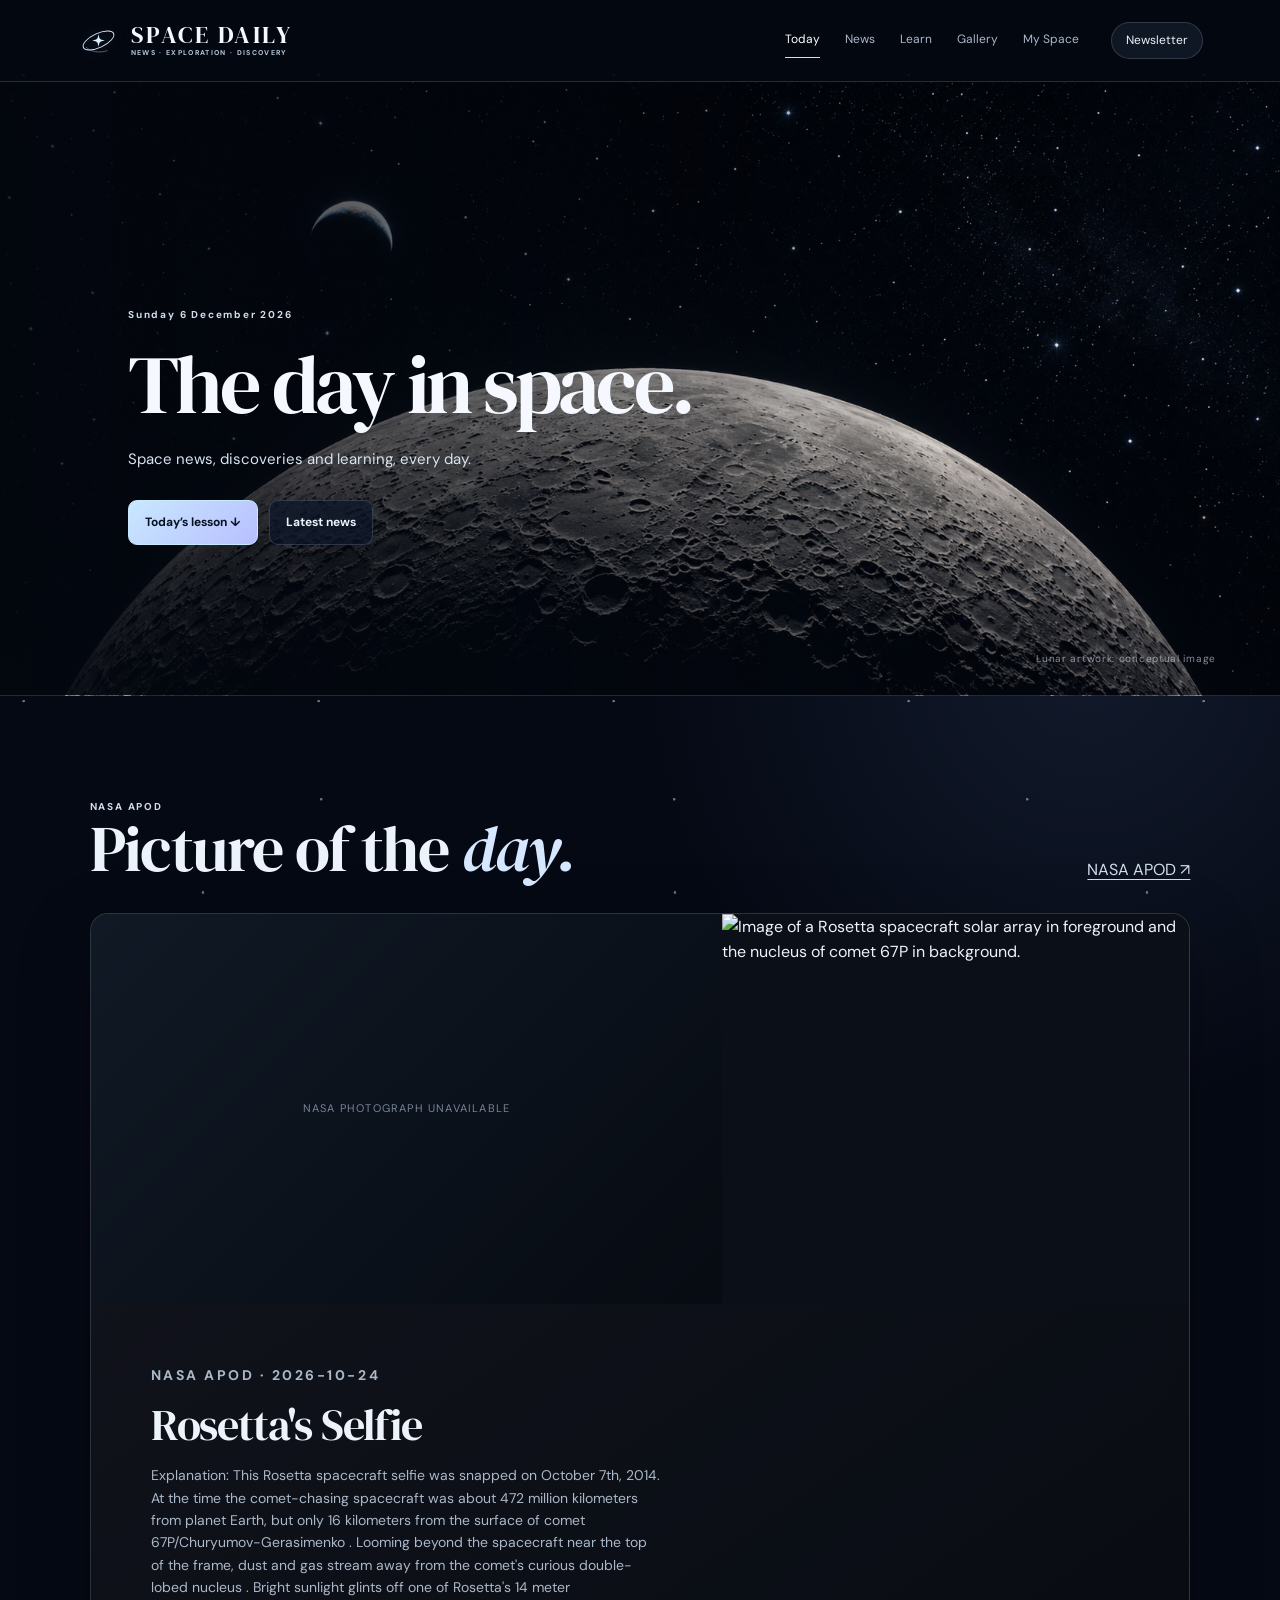
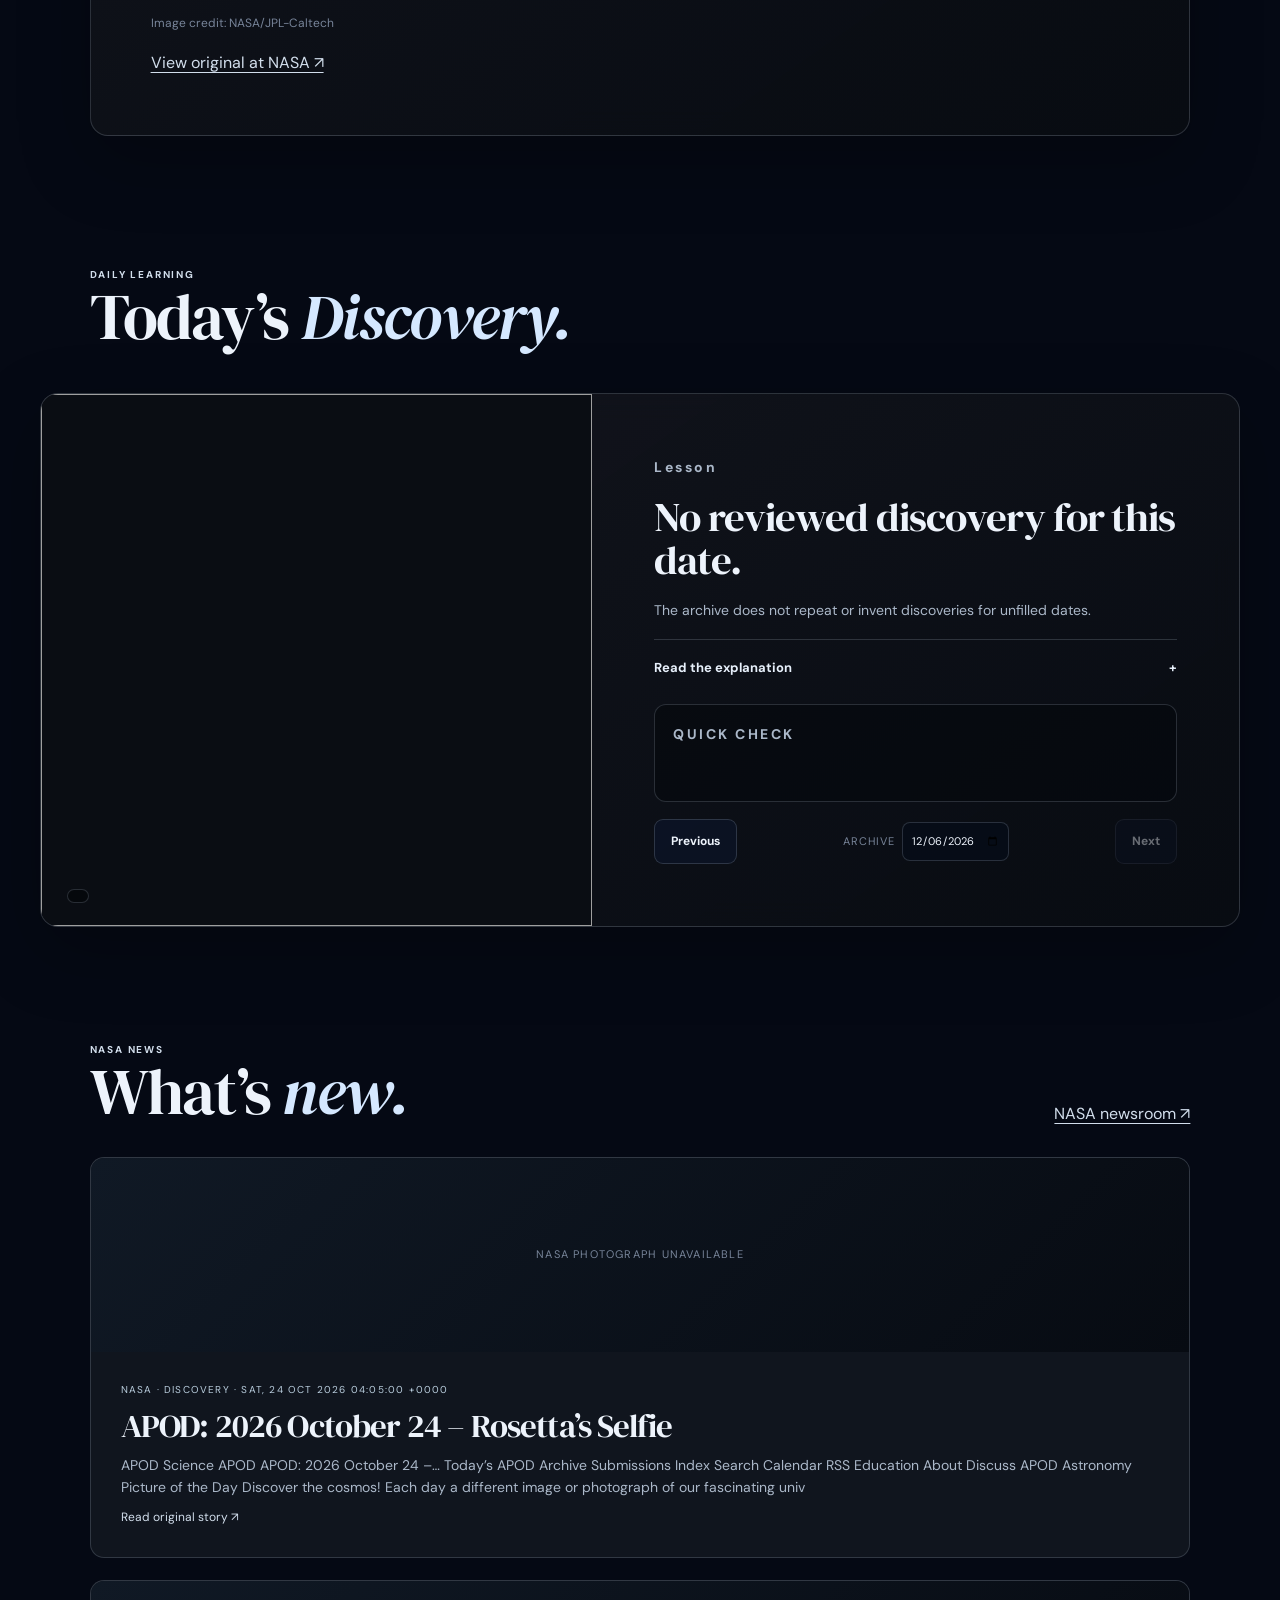
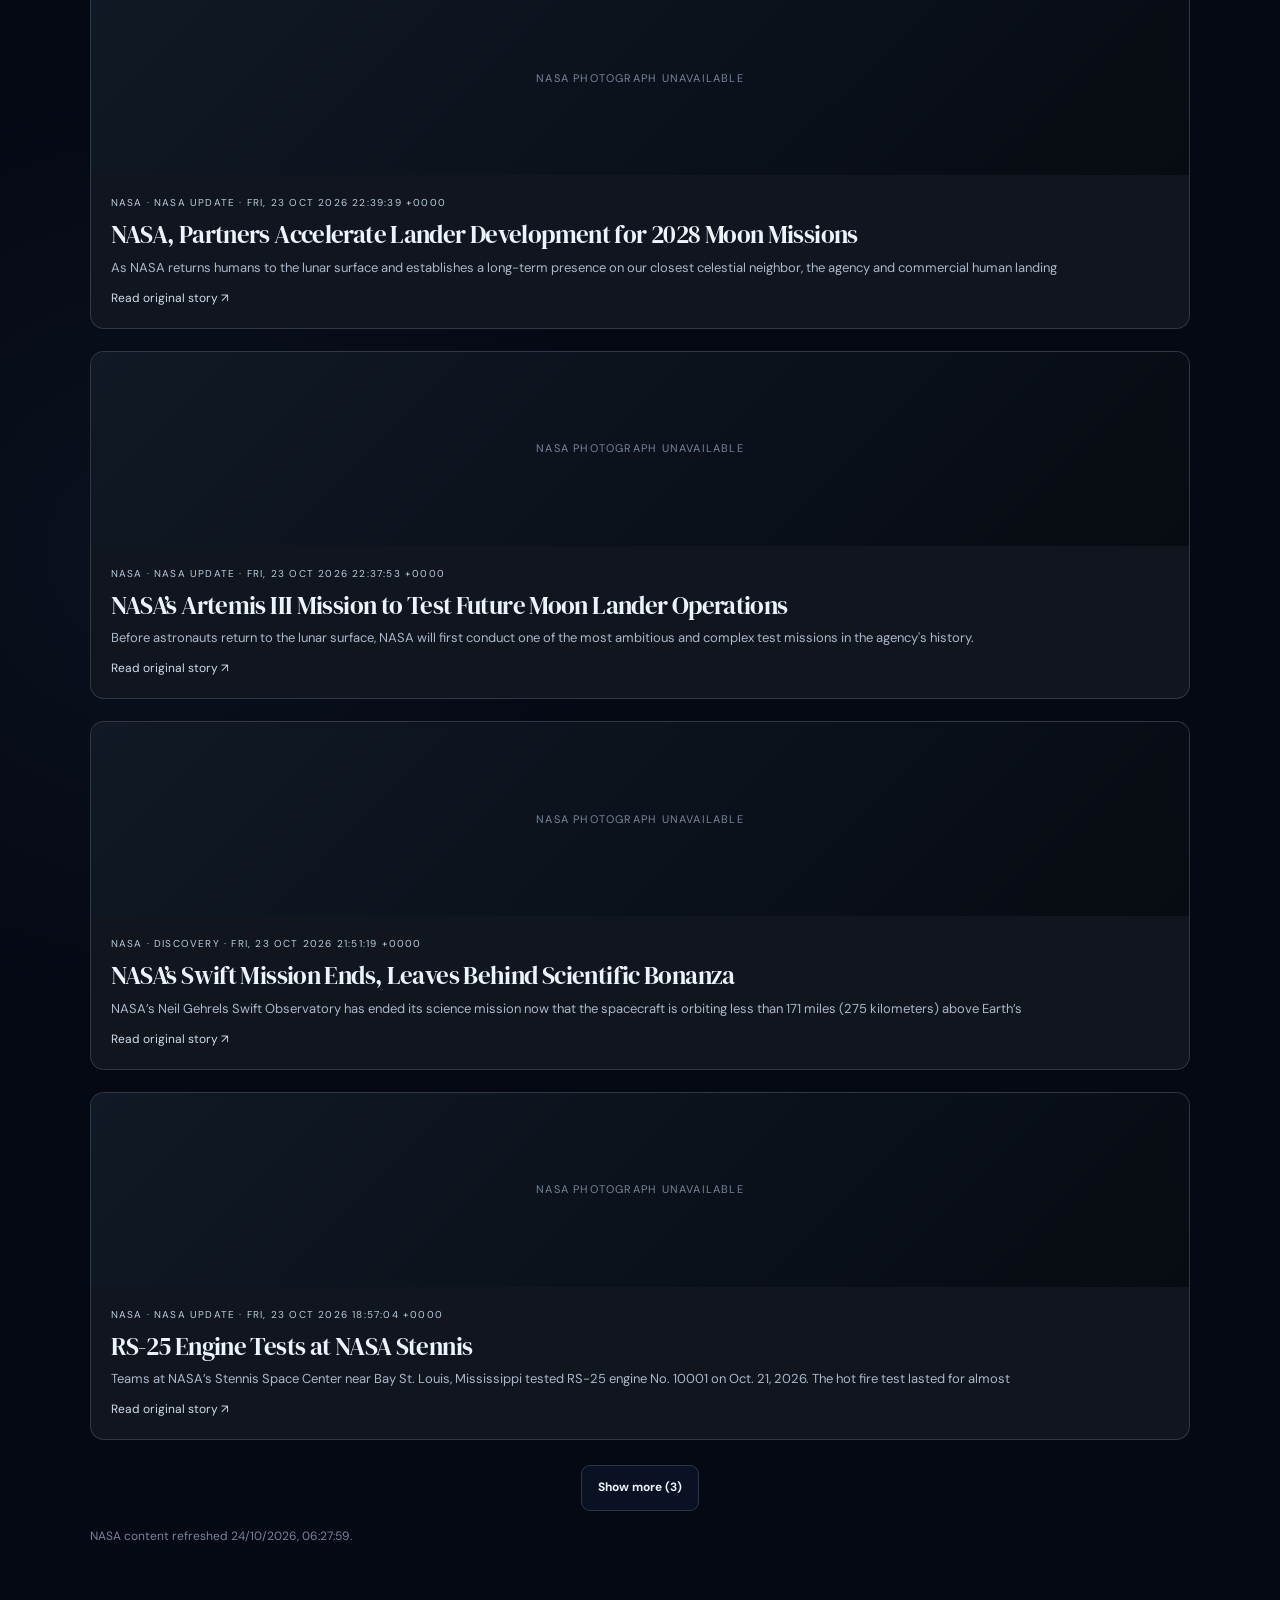
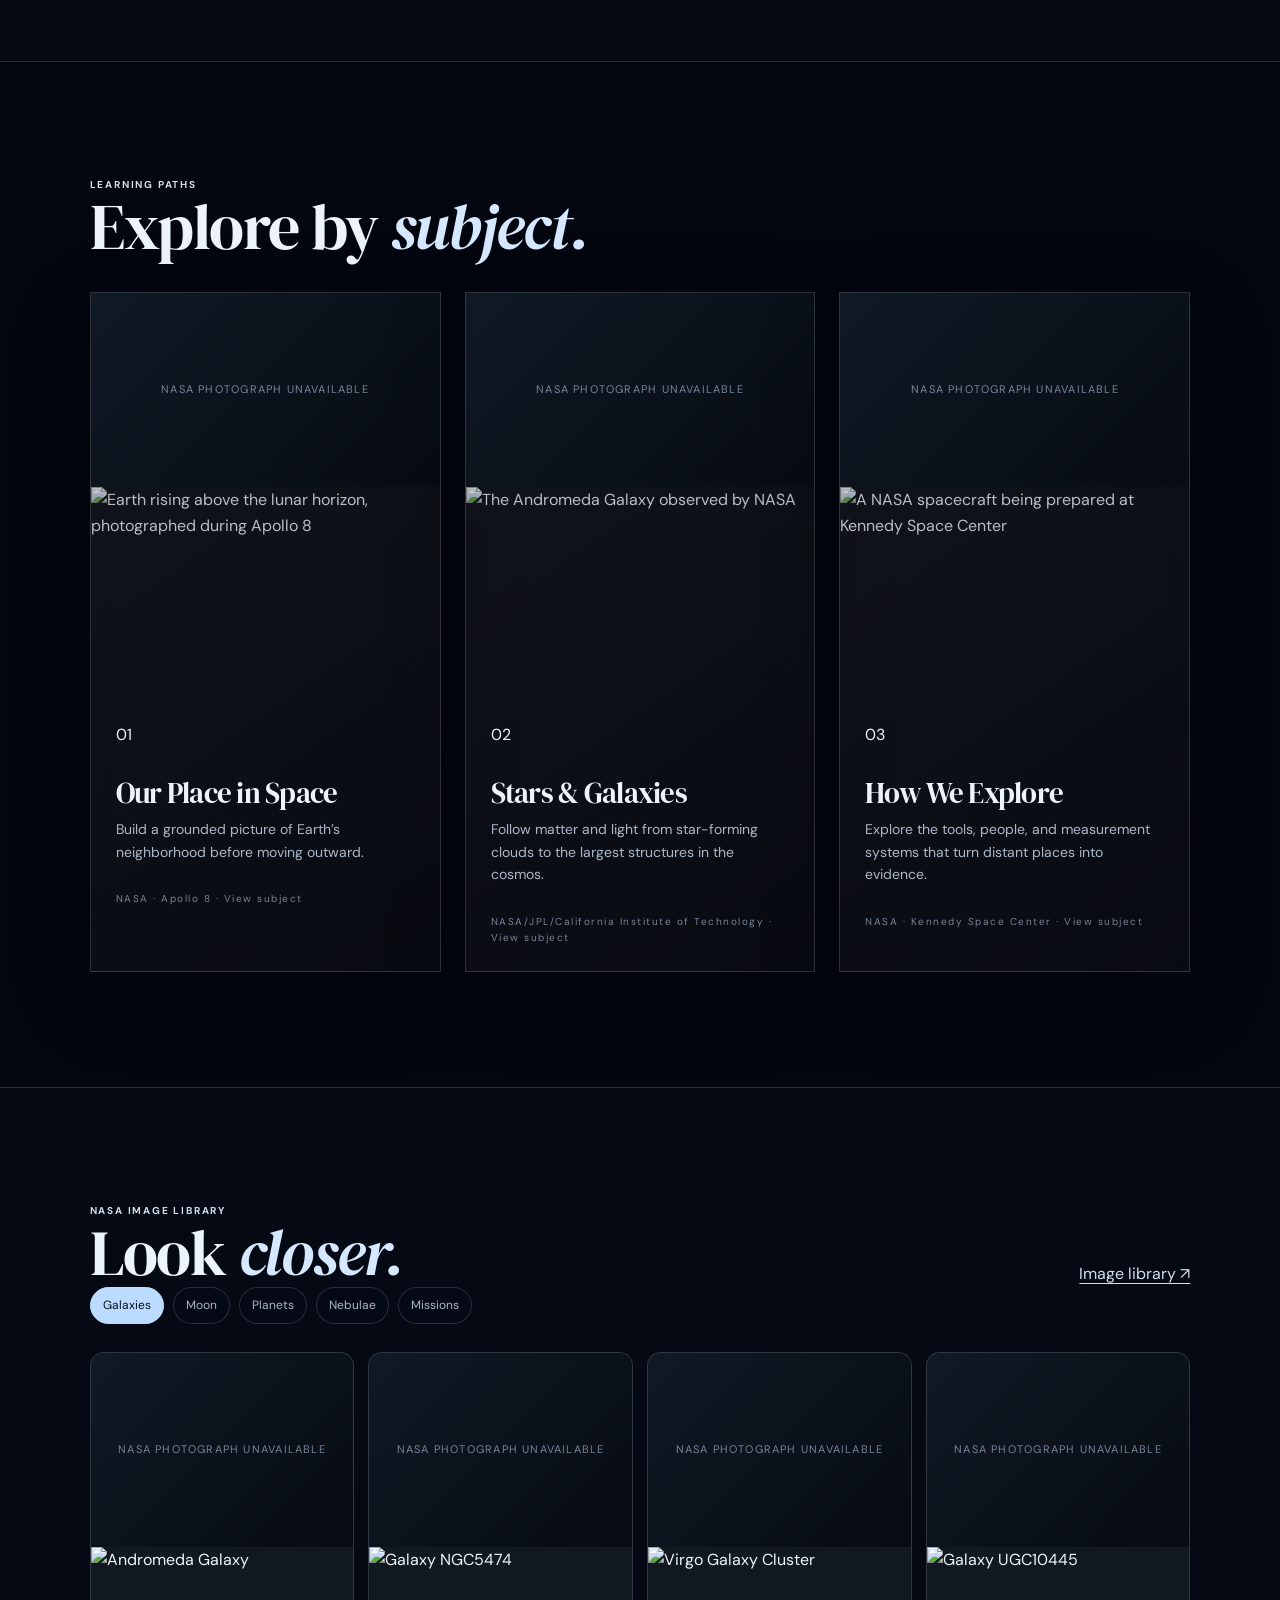
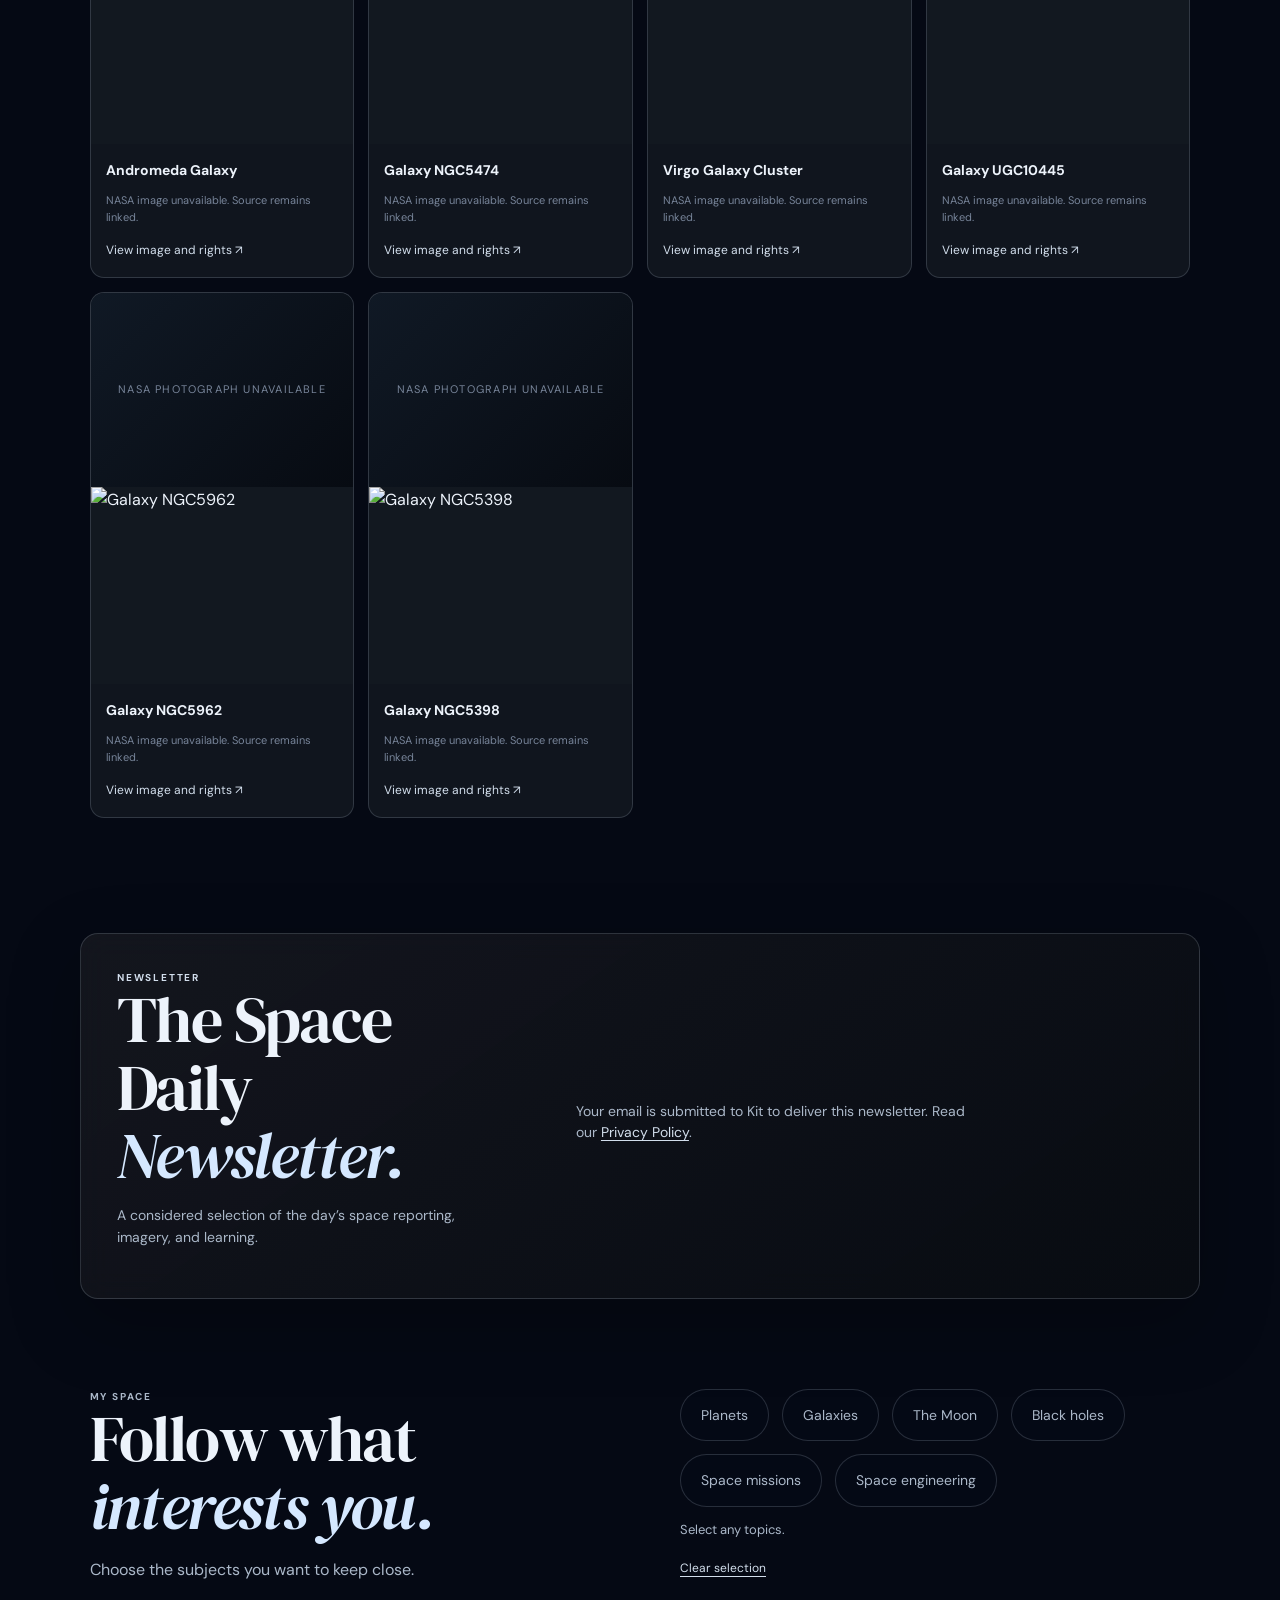
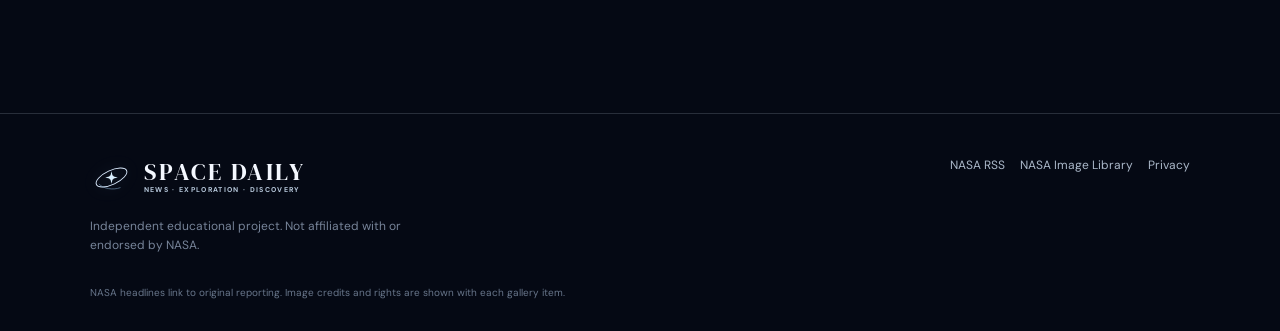
==== commit 04a03a75: "Refine discovery and learning UX" ====
--- a/index.html
+++ b/index.html
@@ -3,9 +3,9 @@
 <main><section class="hero" id="today"><div class="hero-scrim"></div><div class="hero-content"><p class="hero-date" id="dateHero"></p><h1>The day in space.</h1><p class="hero-intro">Space news, discoveries and learning, every day.</p><div class="hero-actions"><a class="btn primary" href="#lesson">Today’s lesson ↓</a><a class="btn ghost" href="#news">Latest news</a></div></div><p class="hero-credit">Lunar artwork: conceptual image</p></section>
 <section class="section apod-section" id="apod"><div class="section-heading"><div><p class="eyebrow">NASA APOD</p><h2>Picture of the <em>day.</em></h2></div><a class="textlink" id="apodSource" href="https://science.nasa.gov/apod/" target="_blank" rel="noopener">NASA APOD ↗</a></div><article class="apod-feature panel" id="apodFeature" hidden><img id="apodImage" alt=""><div class="apod-copy"><p class="eyebrow" id="apodDate"></p><h3 id="apodTitle"></h3><p id="apodDescription"></p><p class="apod-credit" id="apodCredit"></p><a class="textlink" id="apodLink" href="https://science.nasa.gov/apod/" target="_blank" rel="noopener">View original at NASA ↗</a></div></article><p class="statusline" id="apodStatus">Today’s NASA image will appear after the next content refresh.</p></section>
 <section class="section section-intro"><p class="eyebrow">DAILY LEARNING</p><h2>Today’s <em>Discovery.</em></h2></section>
-<section class="lesson-card panel" id="lesson"><a id="lessonPhotoLink" class="lesson-visual" href="https://images.nasa.gov/" target="_blank" rel="noopener"><img id="lessonPhoto" alt=""><span class="photo-label" id="lessonPhotoCredit"></span></a><div class="lesson-copy"><p class="eyebrow" id="lessonPosition">Lesson</p><h3 id="lessonTitle"></h3><p id="lessonSummary"></p><details><summary>Read the explanation <span>+</span></summary><p id="lessonDetail"></p><p><a id="lessonSource" target="_blank" rel="noopener">NASA source ↗</a></p></details><div class="quiz"><p class="eyebrow">QUICK CHECK</p><strong id="quizQuestion"></strong><div class="quiz-options" id="quizOptions"></div><p class="feedback" id="quizFeedback" aria-live="polite"></p></div><div class="lesson-controls"><button class="btn ghost" id="lessonPrevious">Previous</button><button class="btn ghost" id="lessonNext">Next</button></div></div></section>
-<section class="section" id="news"><div class="section-heading"><div><p class="eyebrow">NASA NEWS</p><h2>What’s <em>new.</em></h2></div><a href="https://www.nasa.gov/news/" target="_blank" rel="noopener" class="textlink">NASA newsroom ↗</a></div><div id="newsGrid" class="news-grid"><div class="placeholder">NASA headlines will appear after refresh.</div></div><p class="statusline" id="newsStatus"></p></section>
-<section class="section learn-section" id="discover"><div class="section-heading"><div><p class="eyebrow">LEARNING PATHS</p><h2>Explore by <em>subject.</em></h2></div></div><div class="journeys"><article class="panel"><img src="https://images-assets.nasa.gov/image/AS11-40-5875/AS11-40-5875~thumb.jpg" data-nasa-fallback data-nasa-link="https://images.nasa.gov/details/AS11-40-5875/" data-nasa-credit="NASA · Apollo 11" data-nasa-fallback="https://images-assets.nasa.gov/image/PIA12235/PIA12235~thumb.jpg" data-nasa-fallback-link="https://images.nasa.gov/details/PIA12235/" data-nasa-fallback-credit="NASA/JPL-Caltech/Brown Univ." alt="Apollo 11 astronaut on the Moon"><div><span>01</span><h3>Our place in space</h3><p>Earth, the Moon, and the Solar System.</p><div class="journey-foot">NASA · Apollo 11</div></div></article><article class="panel"><img src="https://images-assets.nasa.gov/image/PIA04634/PIA04634~thumb.jpg" data-nasa-fallback data-nasa-link="https://images.nasa.gov/details/PIA04634/" data-nasa-credit="NASA/JPL-Caltech" data-nasa-fallback="https://images-assets.nasa.gov/image/PIA04921/PIA04921~thumb.jpg" data-nasa-fallback-link="https://images.nasa.gov/details/PIA04921/" data-nasa-fallback-credit="NASA/JPL-Caltech" alt="NASA galaxy image"><div><span>02</span><h3>Stars & galaxies</h3><p>How stars evolve and how galaxies take shape.</p><div class="journey-foot">NASA/JPL-Caltech</div></div></article><article class="panel"><img src="https://images-assets.nasa.gov/image/s65-05399/s65-05399~thumb.jpg" data-nasa-fallback data-nasa-link="https://images.nasa.gov/details/s65-05399/" data-nasa-credit="NASA · Gemini" data-nasa-fallback="https://images-assets.nasa.gov/image/KSC-07PD-0862/KSC-07PD-0862~thumb.jpg" data-nasa-fallback-link="https://images.nasa.gov/details/KSC-07PD-0862/" data-nasa-fallback-credit="NASA · Kennedy Space Center" alt="NASA Gemini spacecraft"><div><span>03</span><h3>How we explore</h3><p>Missions, instruments, and engineering.</p><div class="journey-foot">NASA · Gemini</div></div></article></div></section>
+<section class="lesson-card panel" id="lesson"><a id="lessonPhotoLink" class="lesson-visual" href="https://images.nasa.gov/" target="_blank" rel="noopener"><img id="lessonPhoto" alt=""><span class="photo-label" id="lessonPhotoCredit"></span></a><div class="lesson-copy"><p class="eyebrow" id="lessonPosition">Lesson</p><h3 id="lessonTitle"></h3><p id="lessonSummary"></p><details><summary>Read the explanation <span>+</span></summary><p id="lessonDetail"></p><p><a id="lessonSource" target="_blank" rel="noopener">NASA source ↗</a></p></details><div class="quiz"><p class="eyebrow">QUICK CHECK</p><strong id="quizQuestion"></strong><div class="quiz-options" id="quizOptions"></div><p class="feedback" id="quizFeedback" aria-live="polite"></p></div><div class="lesson-controls"></div></div></section>
+<section class="section" id="news"><div class="section-heading"><div><p class="eyebrow">NASA NEWS</p><h2>What’s <em>new.</em></h2></div><a href="https://www.nasa.gov/news/" target="_blank" rel="noopener" class="textlink">NASA newsroom ↗</a></div><div id="newsGrid" class="news-grid"><div class="placeholder">NASA headlines will appear after refresh.</div></div><div class="news-controls" id="newsControls" hidden><button class="btn ghost" id="newsToggle" aria-expanded="false">Show more</button></div><p class="statusline" id="newsStatus"></p></section>
+<section class="section learn-section" id="discover"><div class="section-heading"><div><p class="eyebrow">LEARNING PATHS</p><h2>Explore by <em>subject.</em></h2></div></div><div class="journeys" id="subjectCards"></div><section id="courseDetail" class="course-detail panel" hidden aria-live="polite"></section></section>
 <section class="section" id="gallery"><div class="section-heading"><div><p class="eyebrow">NASA IMAGE LIBRARY</p><h2>Look <em>closer.</em></h2></div><a href="https://images.nasa.gov/" target="_blank" rel="noopener" class="textlink">Image library ↗</a></div><div class="filters" id="galleryFilters"><button data-filter="galaxy" class="selected">Galaxies</button><button data-filter="moon">Moon</button><button data-filter="saturn">Planets</button><button data-filter="nebula">Nebulae</button><button data-filter="spacecraft">Missions</button></div><div class="gallery-grid" id="galleryGrid"></div></section>
 <section class="newsletter panel" id="newsletter"><div class="newsletter-copy"><p class="eyebrow">NEWSLETTER</p><h2>The Space Daily <em>Newsletter.</em></h2><p>A considered selection of the day’s space reporting, imagery, and learning.</p></div><div class="kit-form-wrap" aria-label="Newsletter registration"><script async data-uid="9f56f1dce6" src="https://space-daily-2.kit.com/9f56f1dce6/index.js"></script><p class="signup-privacy">Your email is submitted to Kit to deliver this newsletter. Read our <a href="privacy.html">Privacy Policy</a>.</p></div></section>
 <section class="section my-space" id="personalize"><div><p class="eyebrow">MY SPACE</p><h2>Follow what <em>interests you.</em></h2><p>Choose the subjects you want to keep close.</p></div><div><div class="interests" id="interestOptions"><button data-interest="Planets">Planets</button><button data-interest="Galaxies">Galaxies</button><button data-interest="Moon">The Moon</button><button data-interest="Black holes">Black holes</button><button data-interest="Missions">Space missions</button><button data-interest="Engineering">Space engineering</button></div><p class="interest-message" id="interestMessage">Select any topics.</p><button id="resetPrefs" class="reset">Clear selection</button><div class="recommendations panel" id="recommendations" hidden></div></div></section></main>
--- a/styles.css
+++ b/styles.css
@@ -41,7 +41,7 @@
 .top-subscribe:hover { background: rgba(148, 180, 230, .18); }
 .menu-toggle { display: none; padding: 5px 10px; font-size: 21px; }
 
-.hero { min-height: 650px; position: relative; display: flex; align-items: flex-end; overflow: hidden; border-bottom: 1px solid var(--line); background: var(--bg) url('assets/moon-background.png') center 58% / cover no-repeat; }
+.hero { min-height: clamp(590px, 48vw, 720px); position: relative; display: flex; align-items: flex-end; overflow: hidden; border-bottom: 1px solid var(--line); background: var(--bg) url('assets/moon-background.png') 48% top / cover no-repeat; }
 .hero-scrim { position: absolute; inset: 0; background: linear-gradient(90deg, rgba(3, 7, 15, .86), rgba(3, 7, 15, .52) 43%, rgba(3, 7, 15, .08) 76%), linear-gradient(0deg, rgba(3, 7, 15, .5), transparent 40%); }
 .hero-content { width: min(850px, 87%); margin: 0 auto clamp(88px, 12vw, 150px) clamp(20px, 10vw, 150px); position: relative; text-align: left; }
 .hero-date, .eyebrow { margin: 0; color: var(--accent); font-size: 10px; font-weight: 700; letter-spacing: .18em; }
@@ -95,6 +95,7 @@
 .news-featured .news-card-body { padding: 30px; }
 .news-featured h3 { font-size: clamp(28px, 2.6vw, 39px); }
 .news-featured p { font-size: 14px; }
+.news-controls { display: flex; justify-content: center; margin-top: 25px; }
 .placeholder { grid-column: 1 / -1; border: 1px solid var(--line); border-radius: 14px; padding: 30px; color: var(--muted); background: var(--panel); }
 .statusline, .micro-note { margin: 16px 0 0; color: var(--quiet); font-size: 12px; }
 .apod-section { padding-top: clamp(62px, 8vw, 105px); padding-bottom: 0; }
@@ -109,16 +110,34 @@
 .learn-section { max-width: none; border-top: 1px solid var(--line); border-bottom: 1px solid var(--line); background: rgba(3, 5, 9, .5); }
 .learn-section > .section-heading, .learn-section > .journeys, .learn-section > .micro-note { max-width: 1200px; margin-right: auto; margin-left: auto; }
 .journeys { display: grid; grid-template-columns: repeat(3, minmax(0, 1fr)); gap: 24px; margin-top: 31px; }
-.journeys article { min-height: 0; overflow: hidden; padding: 0; }
-.journeys article > img { display: block; width: 100%; height: 210px; object-fit: cover; filter: brightness(.78) saturate(.8); }
-.journeys article > div { padding: 25px; }
+.journeys .subject-card { min-height: 0; overflow: hidden; padding: 0; color: inherit; }
+.journeys .subject-card > img { display: block; width: 100%; height: 210px; object-fit: cover; filter: brightness(.78) saturate(.8); }
+.journeys .subject-card > div { padding: 25px; }
 .journeys article > div > span, .journey-foot { color: var(--accent); font-size: 10px; letter-spacing: .15em; }
 .journeys h3 { margin: 30px 0 10px; font-size: 29px; }
 .journeys p { margin: 0; color: var(--muted); font-size: 14px; }
 .journey-foot { margin-top: 28px; color: var(--quiet); }
-
-.gallery-grid { display: grid; grid-template-columns: repeat(3, minmax(0, 1fr)); gap: 17px; margin-top: 28px; }
-.gallery-card img { display: block; width: 100%; height: 220px; object-fit: cover; background: #121820; }
+.journeys .subject-card { cursor: pointer; transition: transform .18s ease, border-color .18s ease; }
+.journeys .subject-card:hover { transform: translateY(-3px); border-color: rgba(190, 219, 250, .52); }
+.course-detail { max-width: 1200px; margin: 28px auto 0; padding: clamp(25px,4vw,45px); }
+.course-detail[hidden], .journeys[hidden] { display: none; }
+.back-subjects { display: inline-block; margin-bottom: 25px; }
+.course-detail h3 { font-size: clamp(29px,3.4vw,46px); }
+.course-detail > p:not(.eyebrow) { max-width: 720px; color: var(--muted); }
+.course-progress { color: var(--accent) !important; font-size: 12px; letter-spacing: .1em; text-transform: uppercase; }
+.chapter-list { display: grid; gap: 14px; margin: 28px 0; }
+.chapter-row { border-top: 1px solid var(--line); padding: 20px 0; }
+.chapter-row h4 { margin: 0 0 8px; font: 400 23px 'DM Serif Display', Georgia, serif; }
+.chapter-row p, .chapter-row small { display: block; margin: 0 0 10px; color: var(--muted); }
+.chapter-row .btn { margin: 5px 7px 0 0; }
+.course-image { position: relative; display: block; max-width: 620px; margin: 24px 0; overflow: hidden; border-radius: 10px; background: #0b1018; }
+.course-image img { display: block; width: 100%; height: 260px; object-fit: cover; }
+.course-image span { position: absolute; right: 10px; bottom: 10px; max-width: calc(100% - 20px); overflow: hidden; padding: 5px 8px; border-radius: 999px; color: #dceaff; background: rgba(3,7,15,.76); font-size: 10px; text-overflow: ellipsis; white-space: nowrap; }
+.archive-date { display: inline-flex; align-items: center; gap: 7px; color: var(--quiet); font-size: 11px; letter-spacing: .08em; text-transform: uppercase; }
+.archive-date input { min-height: 39px; border: 1px solid var(--line); border-radius: 8px; padding: 0 8px; color: var(--text); background: rgba(6,13,25,.72); font: inherit; }
+
+.gallery-grid { display: grid; grid-template-columns: repeat(4, minmax(0, 1fr)); gap: 14px; margin-top: 28px; }
+.gallery-card img { display: block; width: 100%; aspect-ratio: 4 / 3; height: auto; object-fit: cover; background: #121820; }
 .gallery-card div { padding: 15px; }
 .gallery-card strong { display: block; font-size: 14px; }
 .gallery-card p { color: var(--quiet); font-size: 11px; line-height: 1.5; }
@@ -127,8 +146,8 @@
 .lesson-visual.media-unavailable::before { position: absolute; inset: 0; z-index: 0; min-height: 0; }
 .news-card.media-unavailable { grid-template-columns: 1fr; }
 
-.newsletter { max-width: 1200px; display: grid; grid-template-columns: .85fr 1.15fr; gap: clamp(32px, 5vw, 70px); margin: 0 auto clamp(72px, 9vw, 120px); border-radius: var(--radius); padding: clamp(28px, 5vw, 58px); }
-.newsletter > div > p:not(.eyebrow) { max-width: 450px; color: var(--muted); }
+.newsletter { max-width: 1120px; display: grid; grid-template-columns: minmax(235px,.7fr) minmax(0,1fr); align-items: center; gap: clamp(24px, 4vw, 48px); margin: 0 auto clamp(58px, 7vw, 90px); border-radius: var(--radius); padding: clamp(22px, 3.5vw, 36px); }
+.newsletter > div > p:not(.eyebrow) { max-width: 390px; color: var(--muted); font-size: 14px; }
 .signup { display: flex; flex-direction: column; justify-content: center; gap: 9px; }
 .signup label { margin-top: 8px; color: var(--accent); font-size: 10px; font-weight: 700; letter-spacing: .14em; }
 .signup input, .signup select { height: 45px; border: 1px solid var(--line); border-radius: 8px; padding: 10px 12px; color: var(--text); background: rgba(5, 11, 23, .66); }
@@ -168,7 +187,7 @@
   .site-header nav a { padding: 8px 0; }
   .menu-toggle { display: block; margin-left: auto; }
   .top-subscribe { display: none; }
-  .hero { min-height: 590px; background-position: 60% 58%; }
+  .hero { min-height: clamp(560px, 78vw, 650px); background-position: 42% top; }
   .hero-content { margin-right: auto; margin-left: 7%; }
   .hero-scrim { background: linear-gradient(90deg, rgba(3, 7, 15, .91), rgba(3, 7, 15, .52) 68%, rgba(3, 7, 15, .16)), linear-gradient(0deg, rgba(3, 7, 15, .58), transparent 48%); }
   .lesson-card, .newsletter, .my-space, .news-grid, .journeys, .apod-feature { grid-template-columns: 1fr; }
@@ -181,6 +200,7 @@
   .newsletter { gap: 31px; margin-right: 20px; margin-left: 20px; }
   .kit-form-wrap .formkit-fields { flex-direction: column !important; }
   .kit-form-wrap .formkit-submit { width: 100% !important; }
+  .gallery-grid { grid-template-columns: repeat(2, minmax(0, 1fr)); gap: 11px; }
 }
 @media (max-width: 480px) {
   .hero h1 { font-size: 52px; }
@@ -193,5 +213,9 @@
   .brand-emblem { width: 33px; height: 33px; }
   .brand-wordmark { font-size: 19px; }
   .brand-subtitle { display: none; }
-  .gallery-grid { grid-template-columns: 1fr; }
-}
+  .gallery-grid { grid-template-columns: repeat(2, minmax(0, 1fr)); gap: 11px; }
+}
+@media (min-width: 801px) and (max-width: 1100px) {
+  .hero { background-position: 43% top; }
+  .gallery-grid { grid-template-columns: repeat(3, minmax(0, 1fr)); }
+}
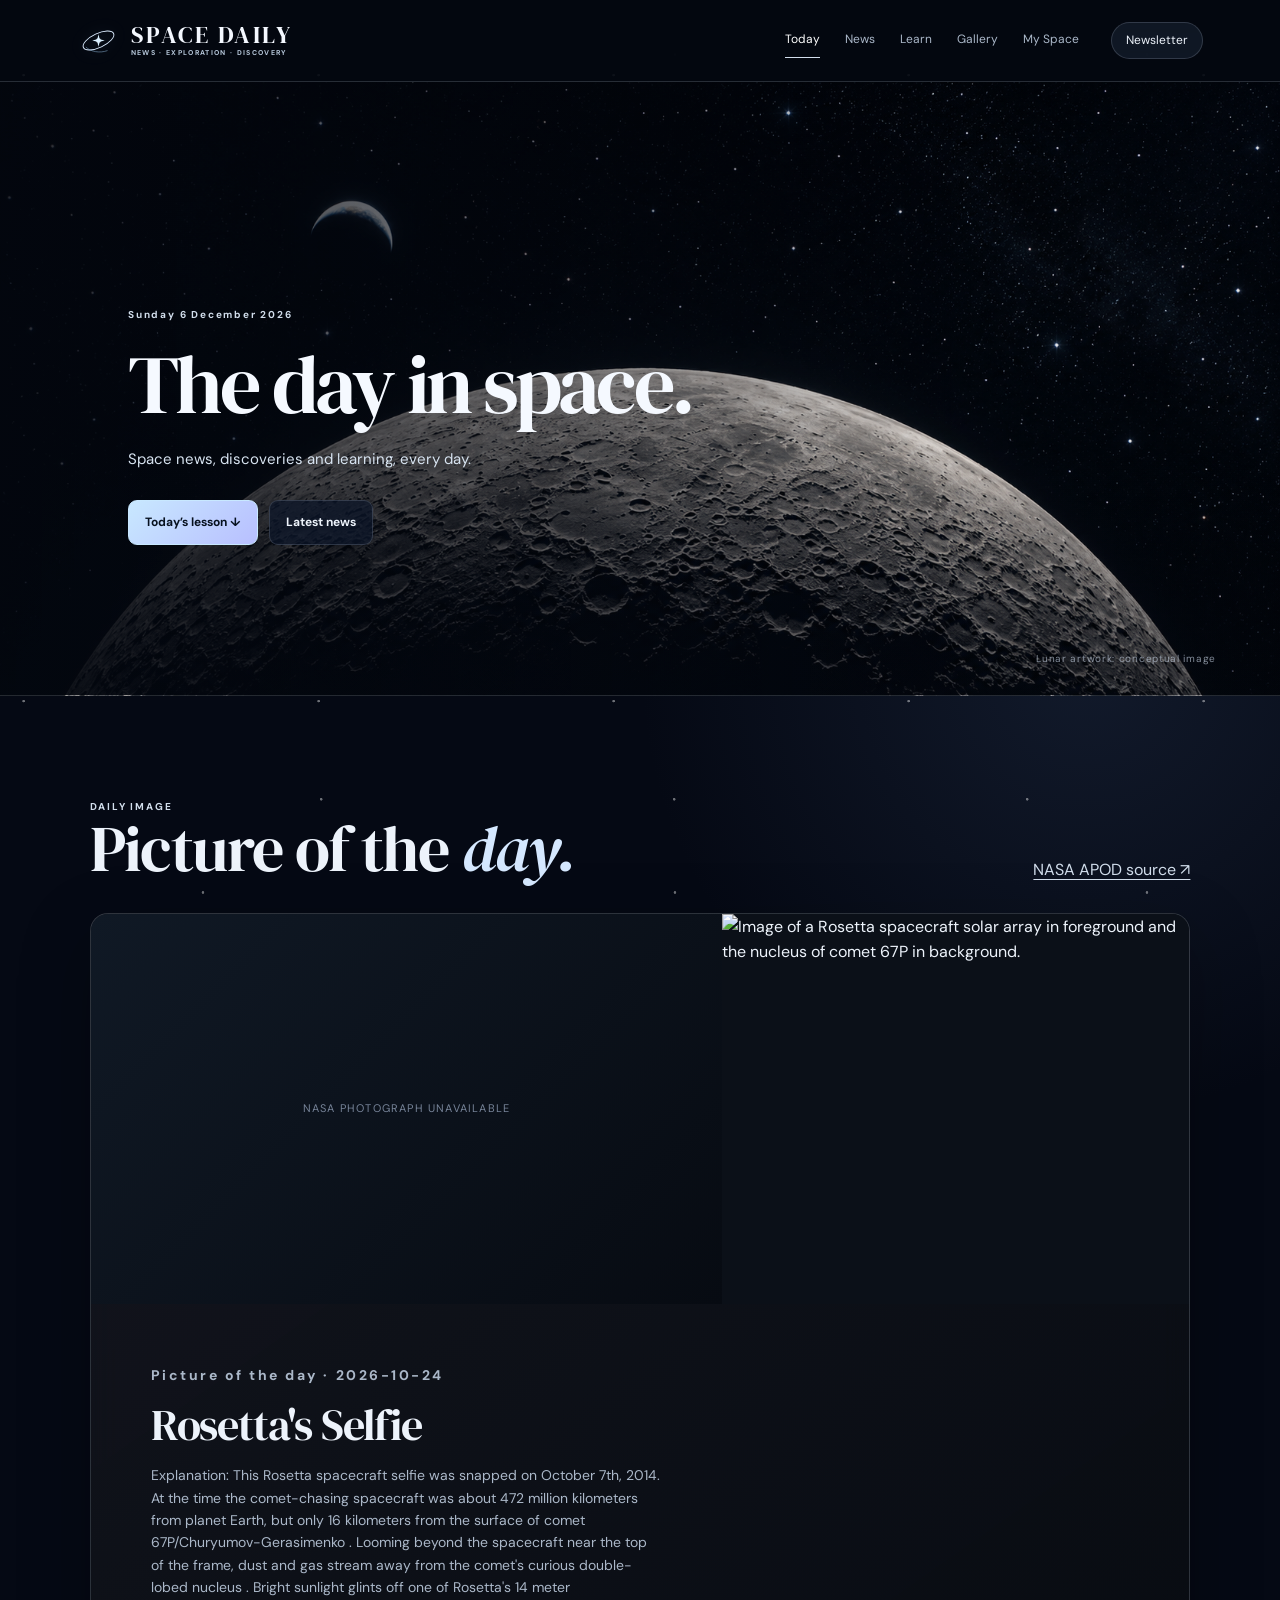
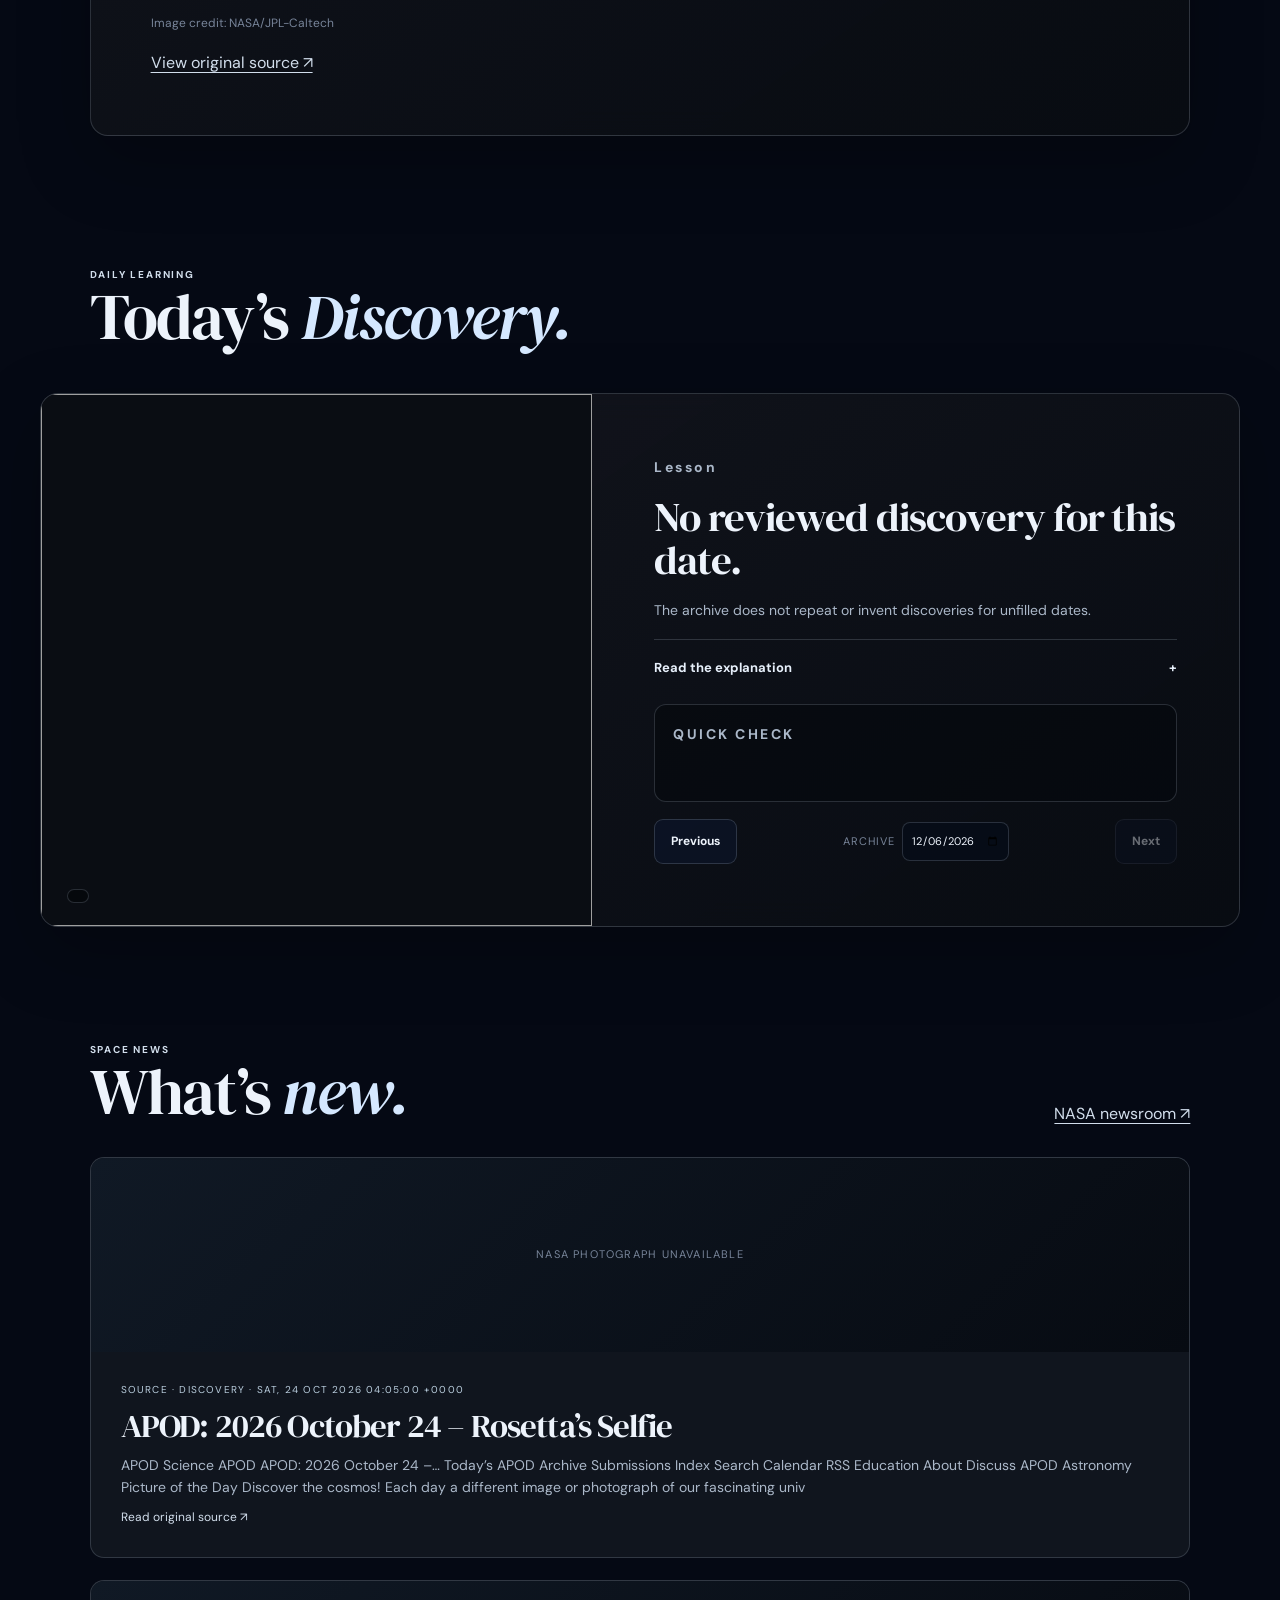
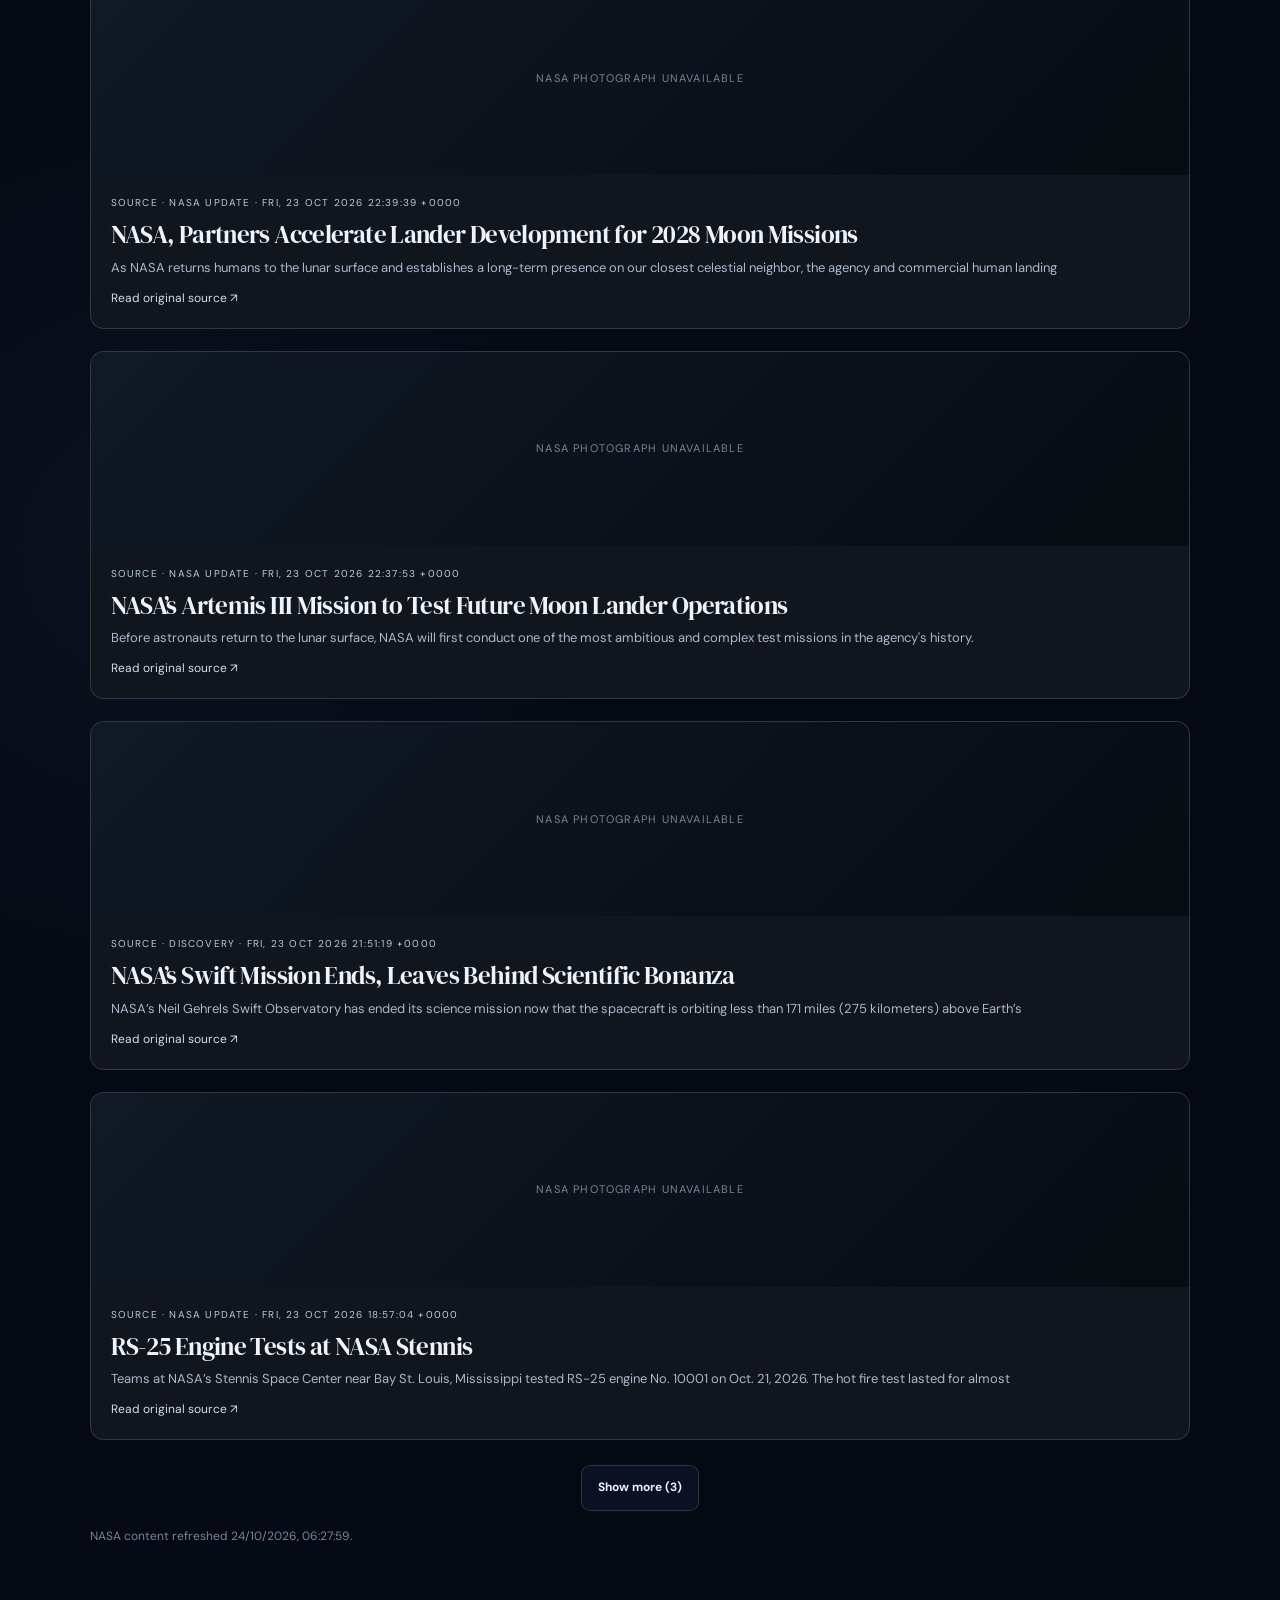
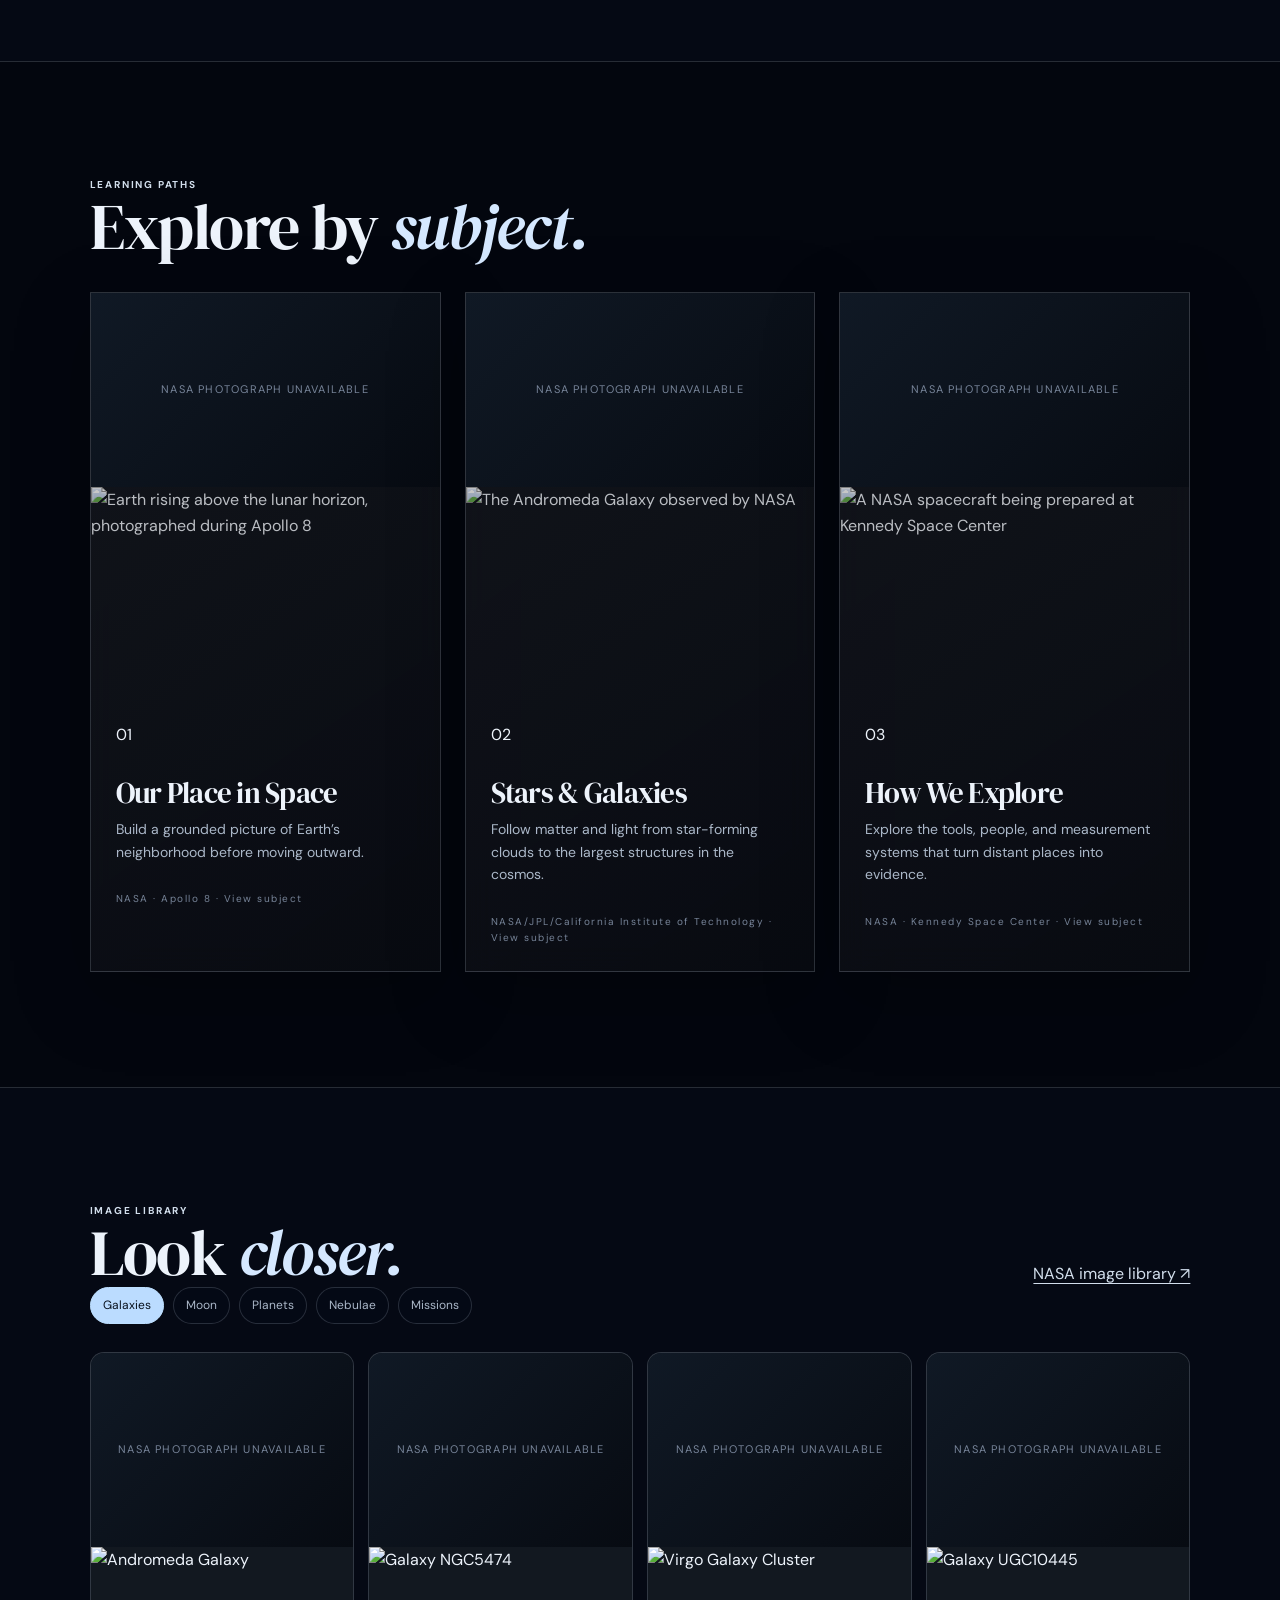
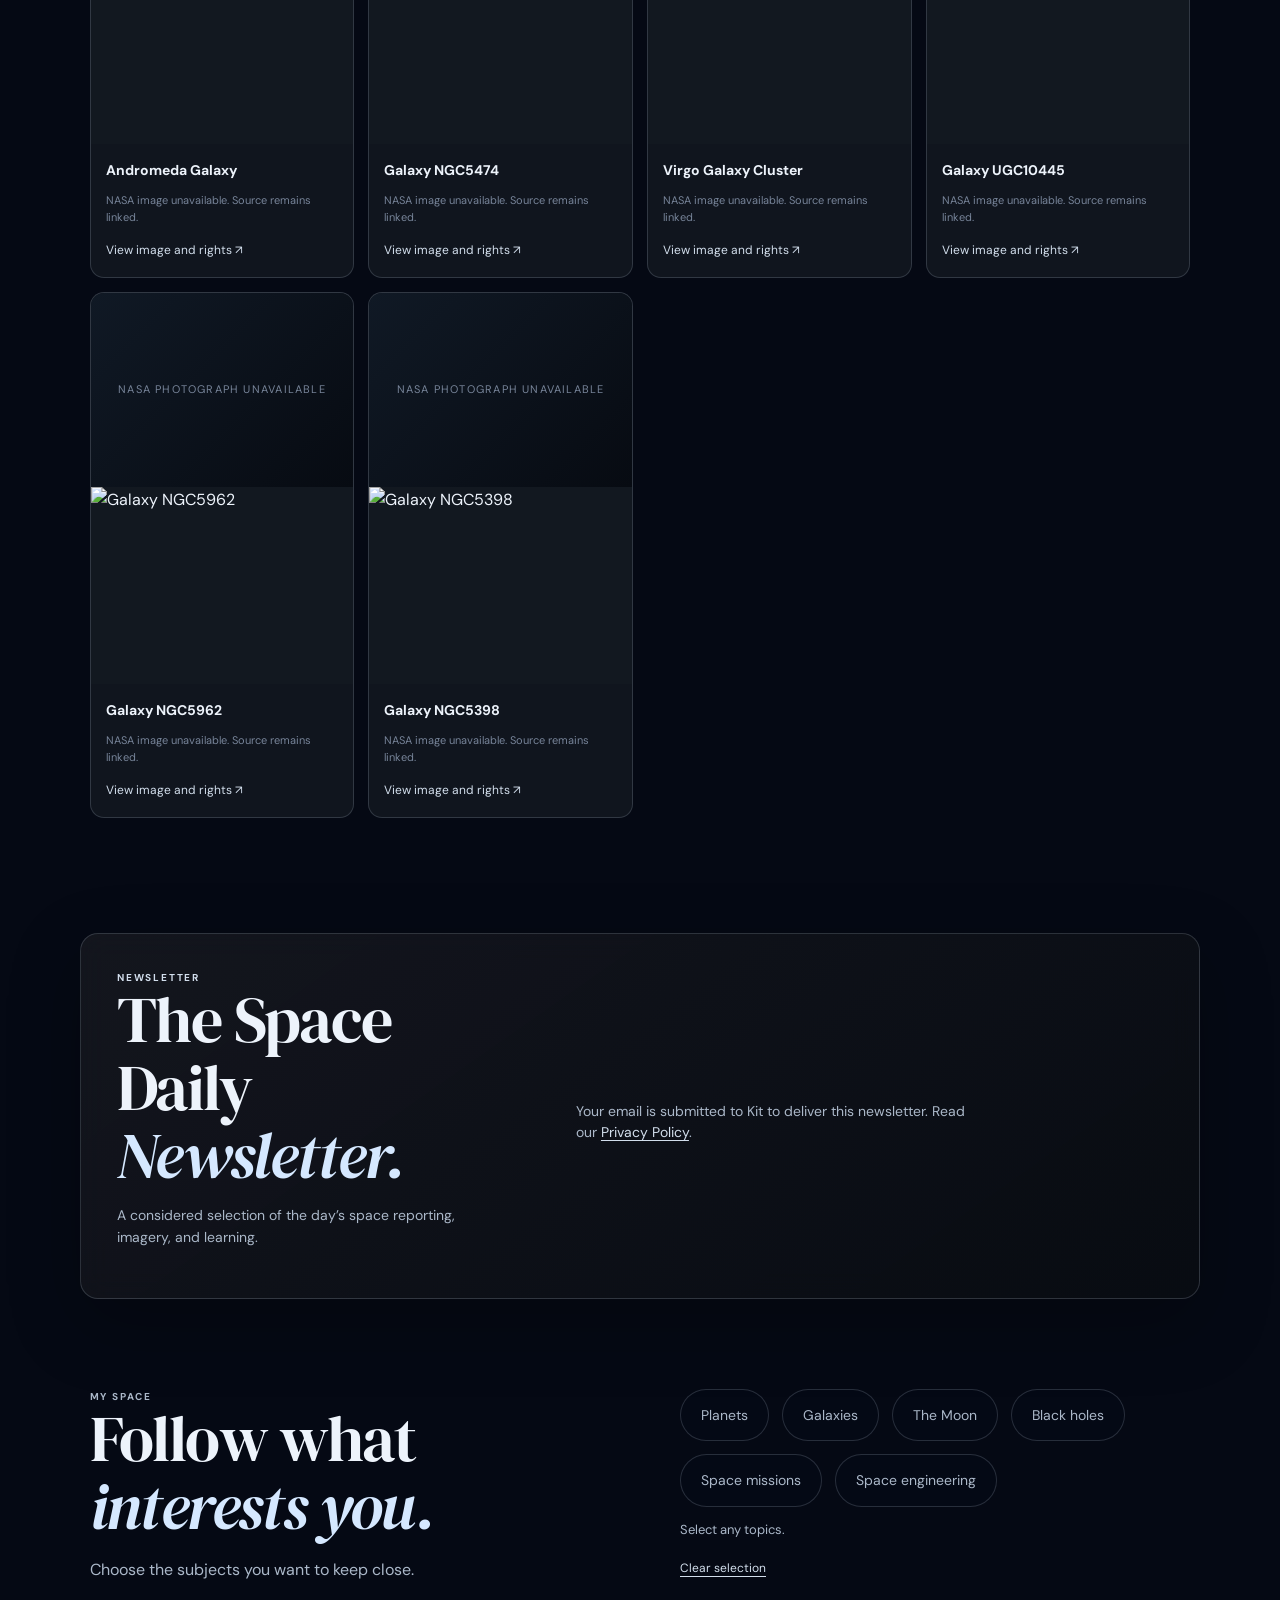
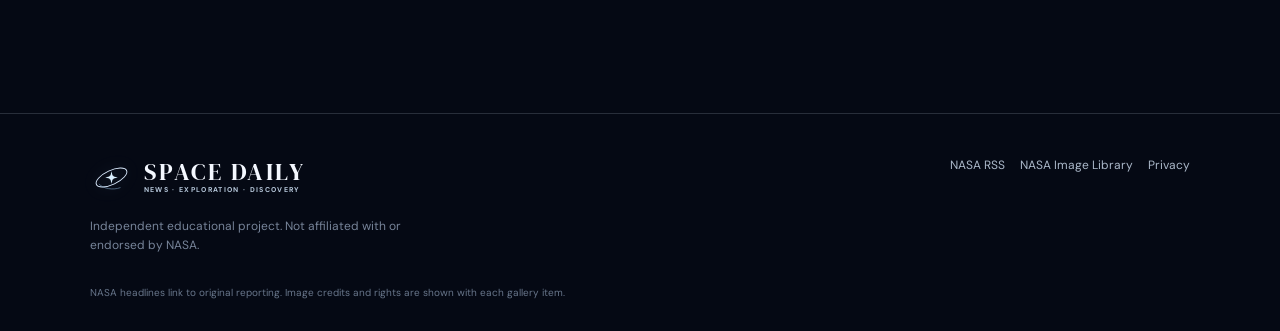
==== commit 7195b517: "Improve newsletter image reliability" ====
--- a/index.html
+++ b/index.html
@@ -1,12 +1,12 @@
 <!doctype html><html lang="en"><head><meta charset="utf-8"><meta name="viewport" content="width=device-width, initial-scale=1"><meta name="theme-color" content="#050914"><meta name="description" content="Space Daily: NASA news, daily learning, and astronomy imagery."><title>Space Daily</title><link rel="icon" href="assets/favicon.svg" type="image/svg+xml"><link rel="preconnect" href="https://fonts.googleapis.com"><link rel="preconnect" href="https://fonts.gstatic.com" crossorigin><link href="https://fonts.googleapis.com/css2?family=DM+Sans:wght@400;500;600;700&family=DM+Serif+Display:ital@0;1&display=swap" rel="stylesheet"><link rel="stylesheet" href="styles.css"></head><body>
 <header class="site-header"><a class="brand brand-lockup" href="#today" aria-label="Space Daily home"><img class="brand-emblem" src="assets/space-daily-emblem.svg" alt=""><span class="brand-copy"><span class="brand-wordmark">Space Daily</span><span class="brand-subtitle">News · Exploration · Discovery</span></span></a><button class="menu-toggle" id="menuBtn" aria-expanded="false" aria-controls="nav">☰</button><nav id="nav"><a href="#today" class="active">Today</a><a href="#news">News</a><a href="#discover">Learn</a><a href="#gallery">Gallery</a><a href="#personalize">My Space</a></nav><button class="top-subscribe" data-open-newsletter>Newsletter</button></header>
 <main><section class="hero" id="today"><div class="hero-scrim"></div><div class="hero-content"><p class="hero-date" id="dateHero"></p><h1>The day in space.</h1><p class="hero-intro">Space news, discoveries and learning, every day.</p><div class="hero-actions"><a class="btn primary" href="#lesson">Today’s lesson ↓</a><a class="btn ghost" href="#news">Latest news</a></div></div><p class="hero-credit">Lunar artwork: conceptual image</p></section>
-<section class="section apod-section" id="apod"><div class="section-heading"><div><p class="eyebrow">NASA APOD</p><h2>Picture of the <em>day.</em></h2></div><a class="textlink" id="apodSource" href="https://science.nasa.gov/apod/" target="_blank" rel="noopener">NASA APOD ↗</a></div><article class="apod-feature panel" id="apodFeature" hidden><img id="apodImage" alt=""><div class="apod-copy"><p class="eyebrow" id="apodDate"></p><h3 id="apodTitle"></h3><p id="apodDescription"></p><p class="apod-credit" id="apodCredit"></p><a class="textlink" id="apodLink" href="https://science.nasa.gov/apod/" target="_blank" rel="noopener">View original at NASA ↗</a></div></article><p class="statusline" id="apodStatus">Today’s NASA image will appear after the next content refresh.</p></section>
+<section class="section apod-section" id="apod"><div class="section-heading"><div><p class="eyebrow">DAILY IMAGE</p><h2>Picture of the <em>day.</em></h2></div><a class="textlink" id="apodSource" href="https://science.nasa.gov/apod/" target="_blank" rel="noopener">NASA APOD source ↗</a></div><article class="apod-feature panel" id="apodFeature" hidden><img id="apodImage" alt=""><div class="apod-copy"><p class="eyebrow" id="apodDate"></p><h3 id="apodTitle"></h3><p id="apodDescription"></p><p class="apod-credit" id="apodCredit"></p><a class="textlink" id="apodLink" href="https://science.nasa.gov/apod/" target="_blank" rel="noopener">View original source ↗</a></div></article><p class="statusline" id="apodStatus">Today’s image will appear after the next content refresh.</p></section>
 <section class="section section-intro"><p class="eyebrow">DAILY LEARNING</p><h2>Today’s <em>Discovery.</em></h2></section>
 <section class="lesson-card panel" id="lesson"><a id="lessonPhotoLink" class="lesson-visual" href="https://images.nasa.gov/" target="_blank" rel="noopener"><img id="lessonPhoto" alt=""><span class="photo-label" id="lessonPhotoCredit"></span></a><div class="lesson-copy"><p class="eyebrow" id="lessonPosition">Lesson</p><h3 id="lessonTitle"></h3><p id="lessonSummary"></p><details><summary>Read the explanation <span>+</span></summary><p id="lessonDetail"></p><p><a id="lessonSource" target="_blank" rel="noopener">NASA source ↗</a></p></details><div class="quiz"><p class="eyebrow">QUICK CHECK</p><strong id="quizQuestion"></strong><div class="quiz-options" id="quizOptions"></div><p class="feedback" id="quizFeedback" aria-live="polite"></p></div><div class="lesson-controls"></div></div></section>
-<section class="section" id="news"><div class="section-heading"><div><p class="eyebrow">NASA NEWS</p><h2>What’s <em>new.</em></h2></div><a href="https://www.nasa.gov/news/" target="_blank" rel="noopener" class="textlink">NASA newsroom ↗</a></div><div id="newsGrid" class="news-grid"><div class="placeholder">NASA headlines will appear after refresh.</div></div><div class="news-controls" id="newsControls" hidden><button class="btn ghost" id="newsToggle" aria-expanded="false">Show more</button></div><p class="statusline" id="newsStatus"></p></section>
+<section class="section" id="news"><div class="section-heading"><div><p class="eyebrow">SPACE NEWS</p><h2>What’s <em>new.</em></h2></div><a href="https://www.nasa.gov/news/" target="_blank" rel="noopener" class="textlink">NASA newsroom ↗</a></div><div id="newsGrid" class="news-grid"><div class="placeholder">Space stories will appear after refresh.</div></div><div class="news-controls" id="newsControls" hidden><button class="btn ghost" id="newsToggle" aria-expanded="false">Show more</button></div><p class="statusline" id="newsStatus"></p></section>
 <section class="section learn-section" id="discover"><div class="section-heading"><div><p class="eyebrow">LEARNING PATHS</p><h2>Explore by <em>subject.</em></h2></div></div><div class="journeys" id="subjectCards"></div><section id="courseDetail" class="course-detail panel" hidden aria-live="polite"></section></section>
-<section class="section" id="gallery"><div class="section-heading"><div><p class="eyebrow">NASA IMAGE LIBRARY</p><h2>Look <em>closer.</em></h2></div><a href="https://images.nasa.gov/" target="_blank" rel="noopener" class="textlink">Image library ↗</a></div><div class="filters" id="galleryFilters"><button data-filter="galaxy" class="selected">Galaxies</button><button data-filter="moon">Moon</button><button data-filter="saturn">Planets</button><button data-filter="nebula">Nebulae</button><button data-filter="spacecraft">Missions</button></div><div class="gallery-grid" id="galleryGrid"></div></section>
-<section class="newsletter panel" id="newsletter"><div class="newsletter-copy"><p class="eyebrow">NEWSLETTER</p><h2>The Space Daily <em>Newsletter.</em></h2><p>A considered selection of the day’s space reporting, imagery, and learning.</p></div><div class="kit-form-wrap" aria-label="Newsletter registration"><script async data-uid="9f56f1dce6" src="https://space-daily-2.kit.com/9f56f1dce6/index.js"></script><p class="signup-privacy">Your email is submitted to Kit to deliver this newsletter. Read our <a href="privacy.html">Privacy Policy</a>.</p></div></section>
+<section class="section" id="gallery"><div class="section-heading"><div><p class="eyebrow">IMAGE LIBRARY</p><h2>Look <em>closer.</em></h2></div><a href="https://images.nasa.gov/" target="_blank" rel="noopener" class="textlink">NASA image library ↗</a></div><div class="filters" id="galleryFilters"><button data-filter="galaxy" class="selected">Galaxies</button><button data-filter="moon">Moon</button><button data-filter="saturn">Planets</button><button data-filter="nebula">Nebulae</button><button data-filter="spacecraft">Missions</button></div><div class="gallery-grid" id="galleryGrid"></div></section>
+<section class="newsletter panel" id="newsletter"><div class="newsletter-copy"><p class="eyebrow">NEWSLETTER</p><h2>The Space Daily <em>Newsletter.</em></h2><p>A considered selection of the day’s space reporting, imagery, and learning.</p></div><div class="kit-form-wrap" aria-label="Newsletter registration"><script async data-uid="1a62e6048b" src="https://space-daily-2.kit.com/1a62e6048b/index.js"></script><p class="signup-privacy">Your email is submitted to Kit to deliver this newsletter. Read our <a href="privacy.html">Privacy Policy</a>.</p></div></section>
 <section class="section my-space" id="personalize"><div><p class="eyebrow">MY SPACE</p><h2>Follow what <em>interests you.</em></h2><p>Choose the subjects you want to keep close.</p></div><div><div class="interests" id="interestOptions"><button data-interest="Planets">Planets</button><button data-interest="Galaxies">Galaxies</button><button data-interest="Moon">The Moon</button><button data-interest="Black holes">Black holes</button><button data-interest="Missions">Space missions</button><button data-interest="Engineering">Space engineering</button></div><p class="interest-message" id="interestMessage">Select any topics.</p><button id="resetPrefs" class="reset">Clear selection</button><div class="recommendations panel" id="recommendations" hidden></div></div></section></main>
 <footer><div><a class="brand brand-lockup" href="#today" aria-label="Space Daily home"><img class="brand-emblem" src="assets/space-daily-emblem.svg" alt=""><span class="brand-copy"><span class="brand-wordmark">Space Daily</span><span class="brand-subtitle">News · Exploration · Discovery</span></span></a><p>Independent educational project. Not affiliated with or endorsed by NASA.</p></div><div class="footer-links"><a href="https://www.nasa.gov/rss-feeds/" target="_blank" rel="noopener">NASA RSS</a><a href="https://images.nasa.gov/" target="_blank" rel="noopener">NASA Image Library</a><a href="privacy.html">Privacy</a></div><small>NASA headlines link to original reporting. Image credits and rights are shown with each gallery item.</small></footer><script src="app.js" defer></script></body></html>
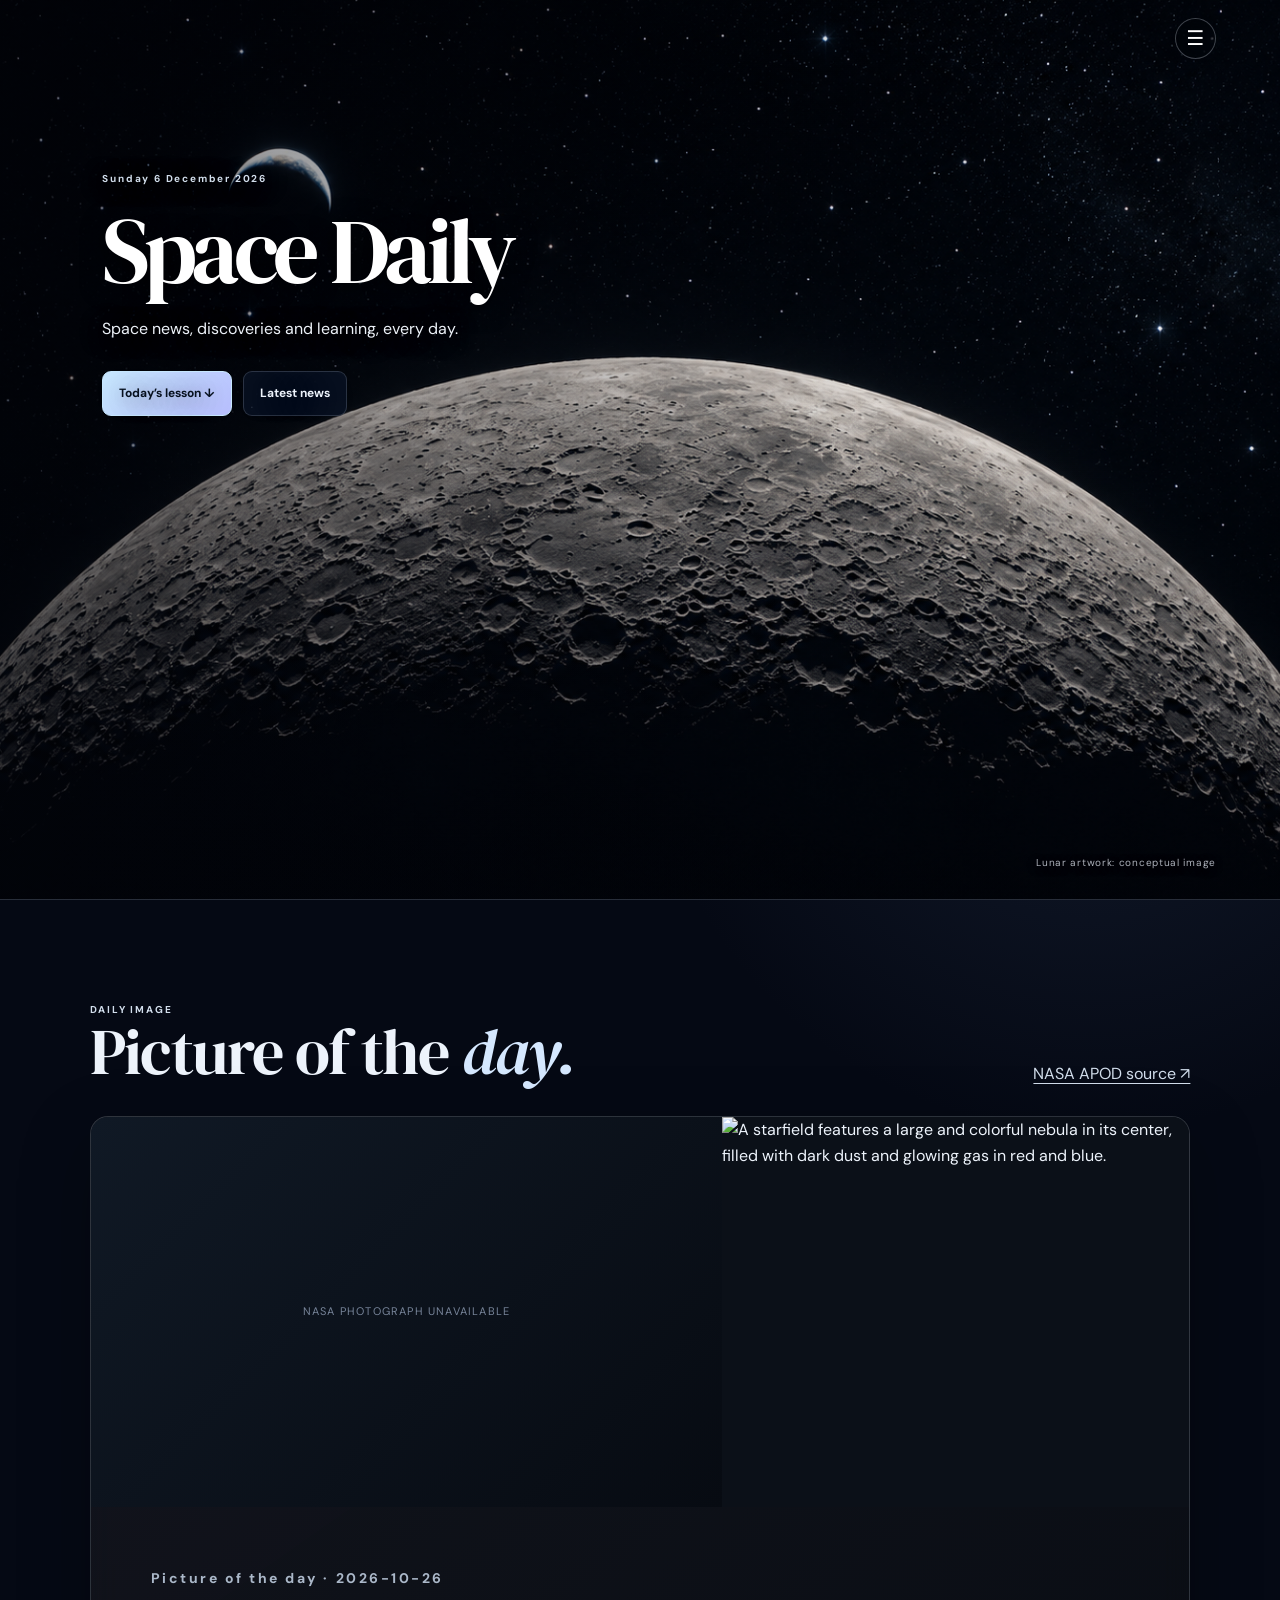
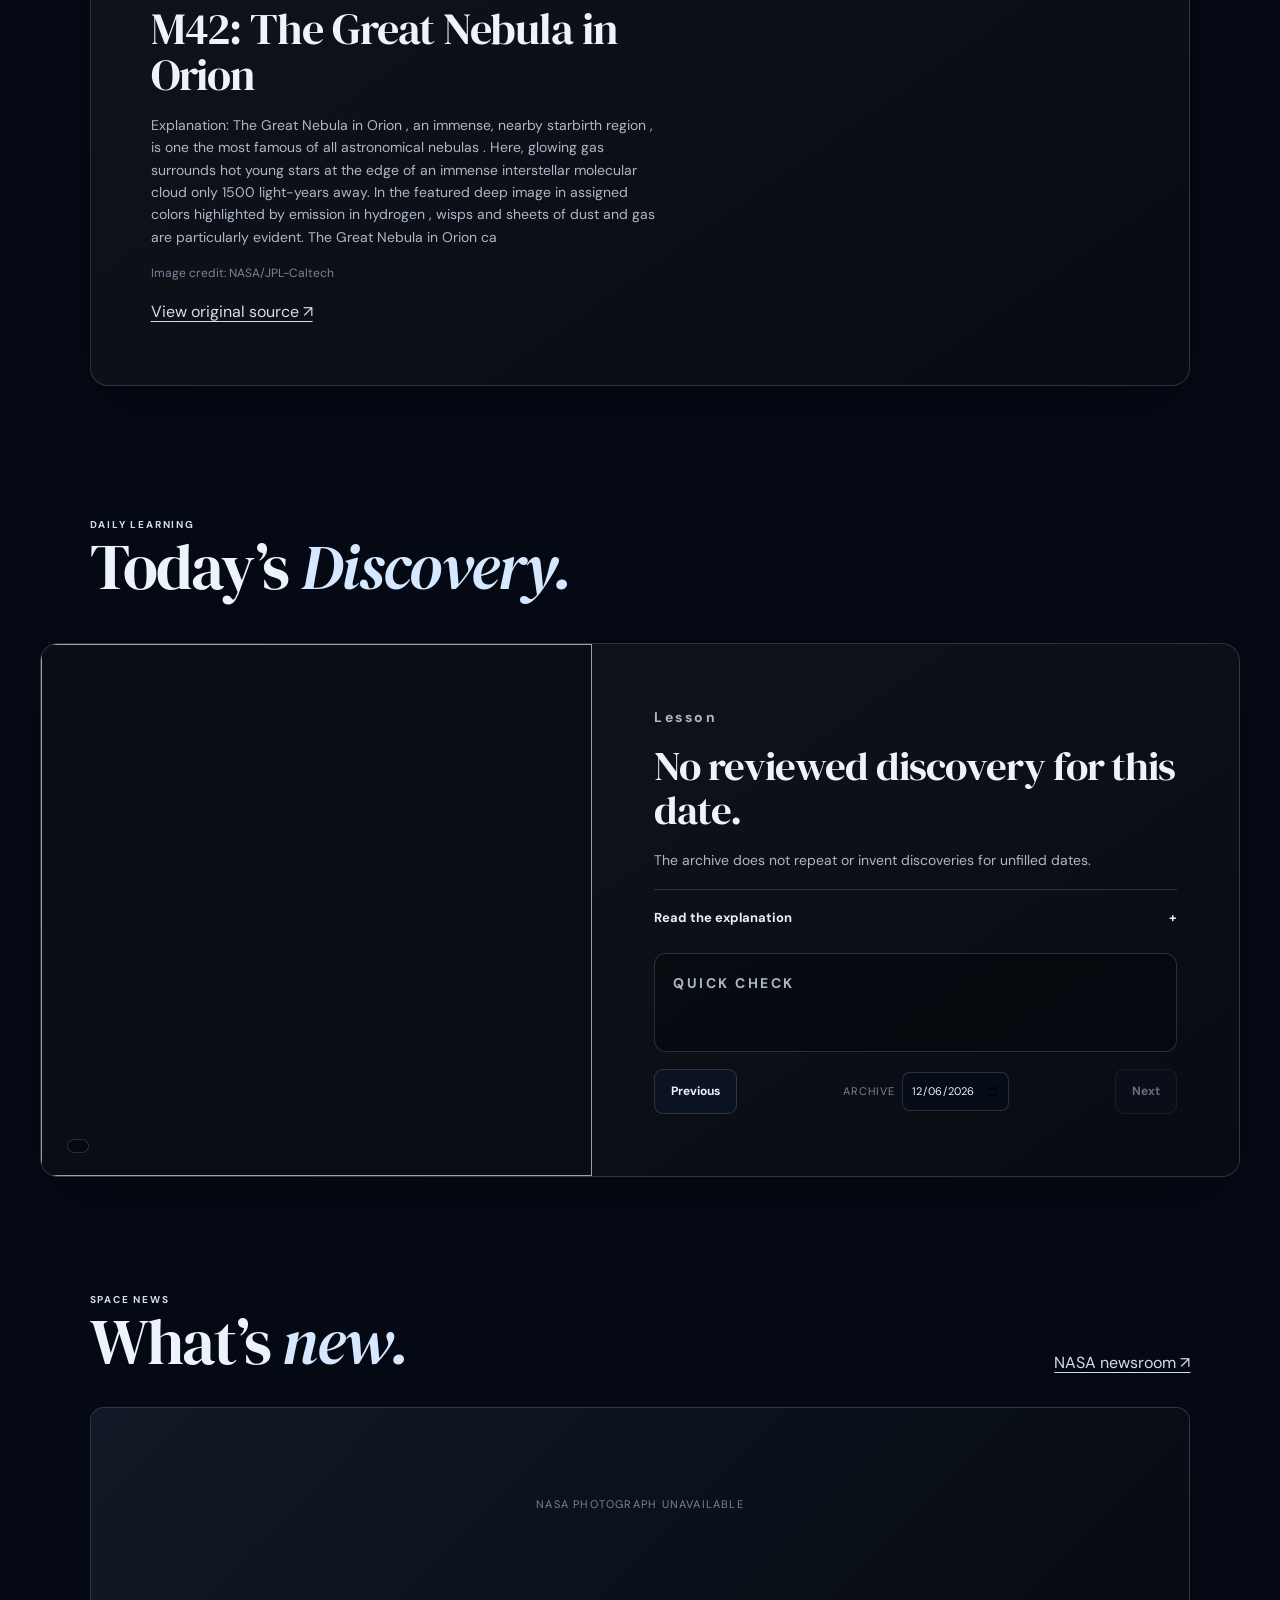
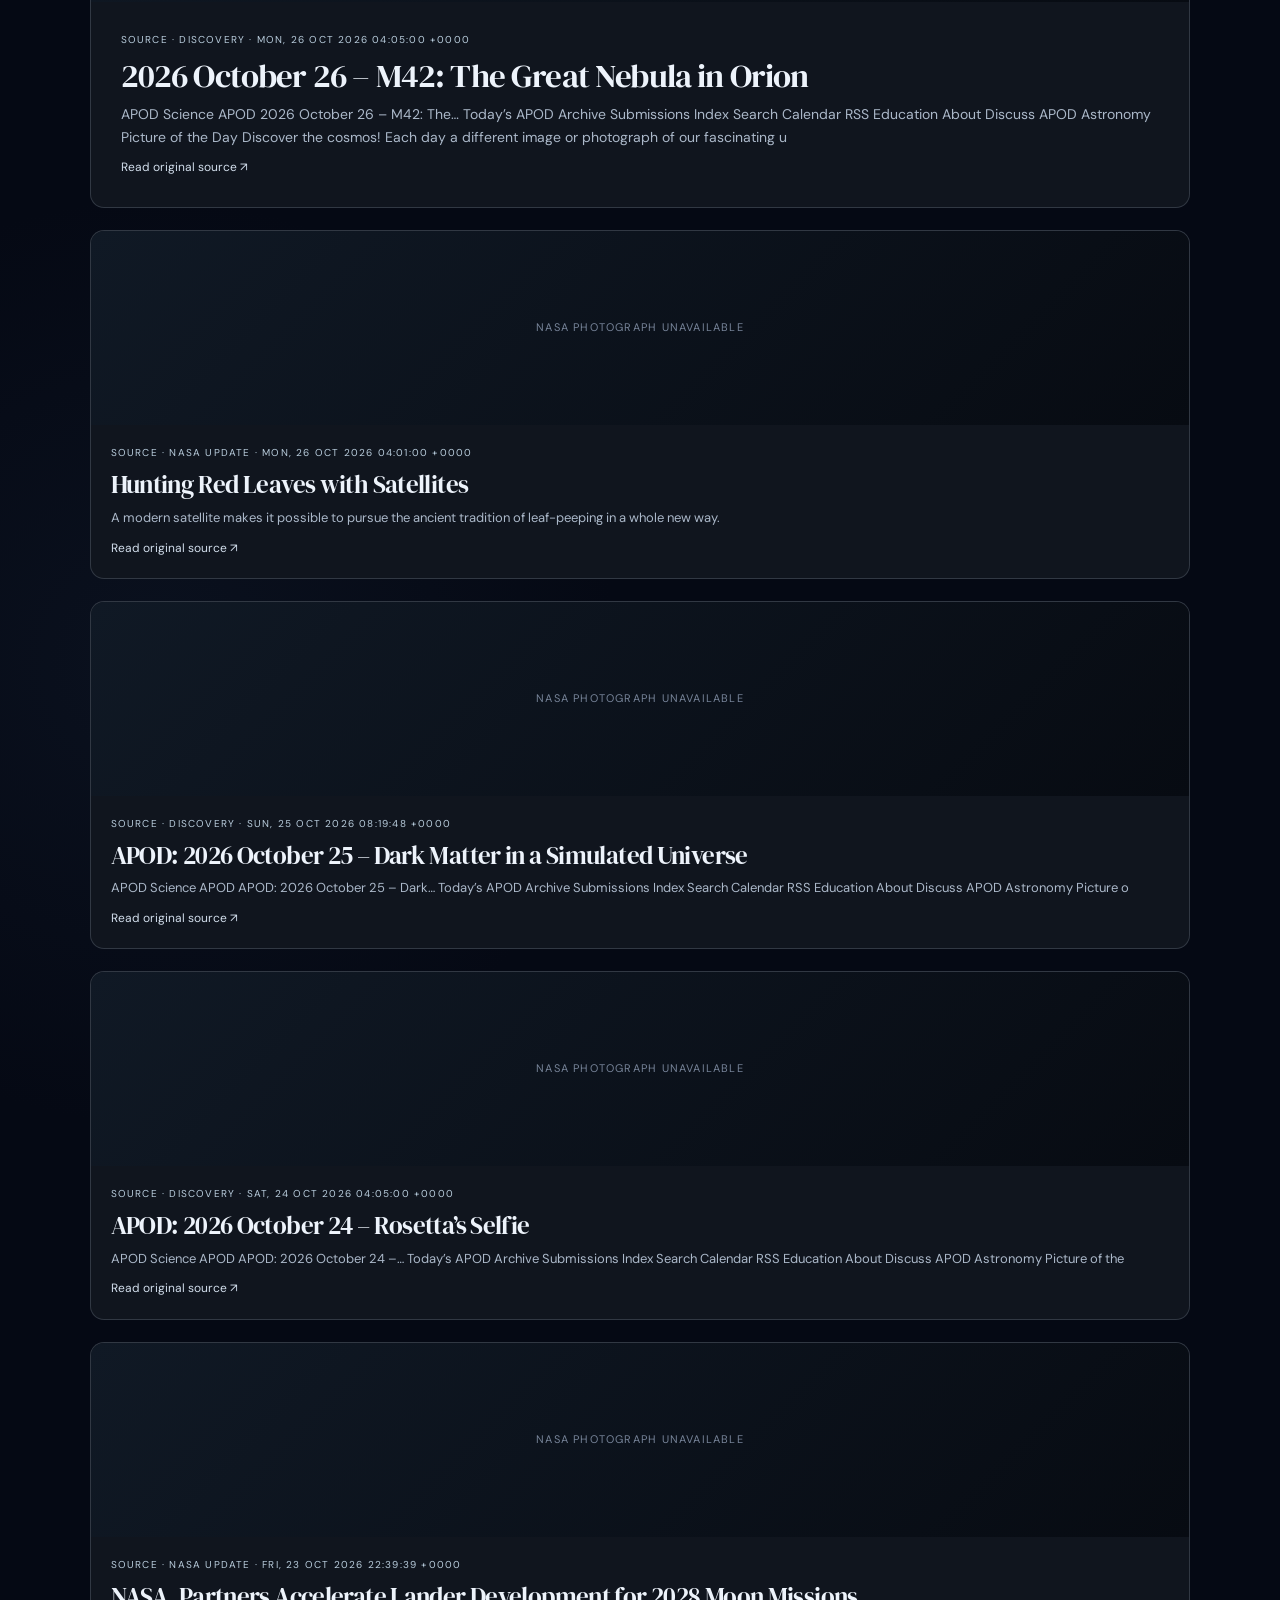
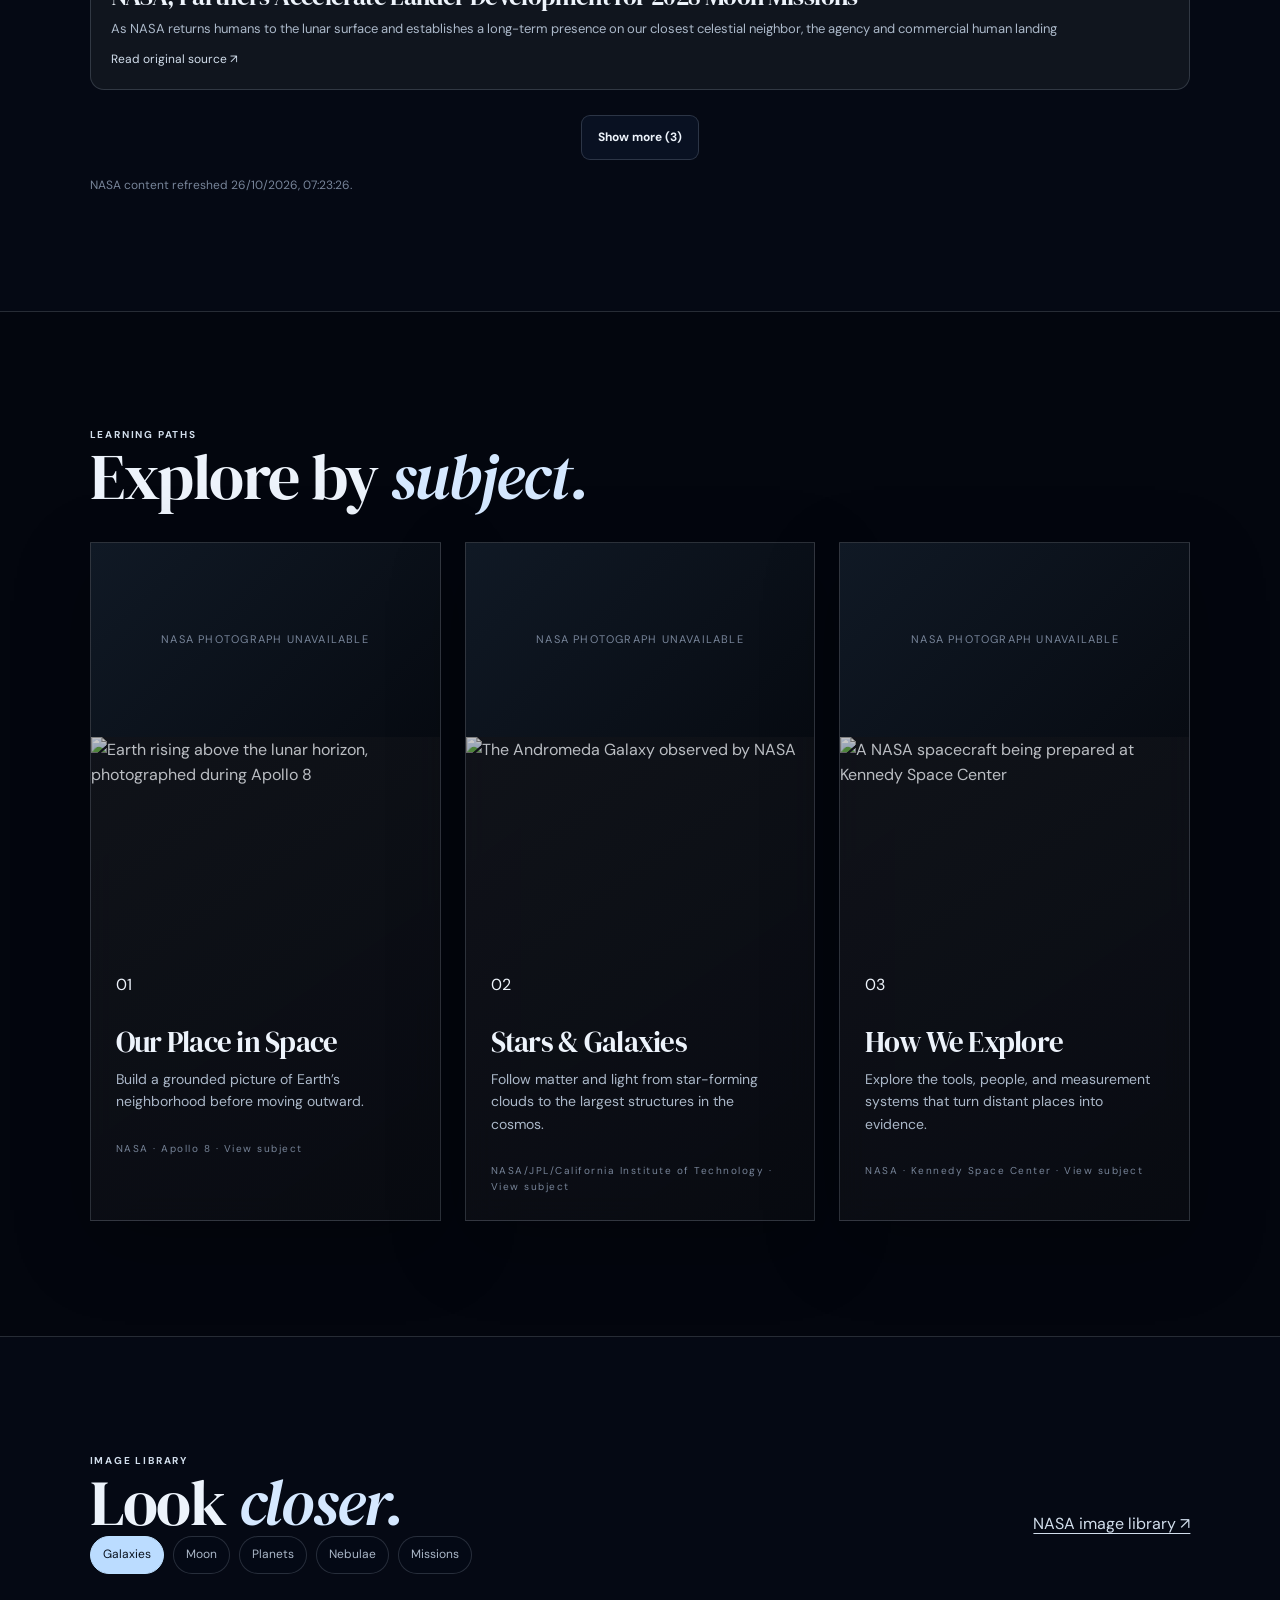
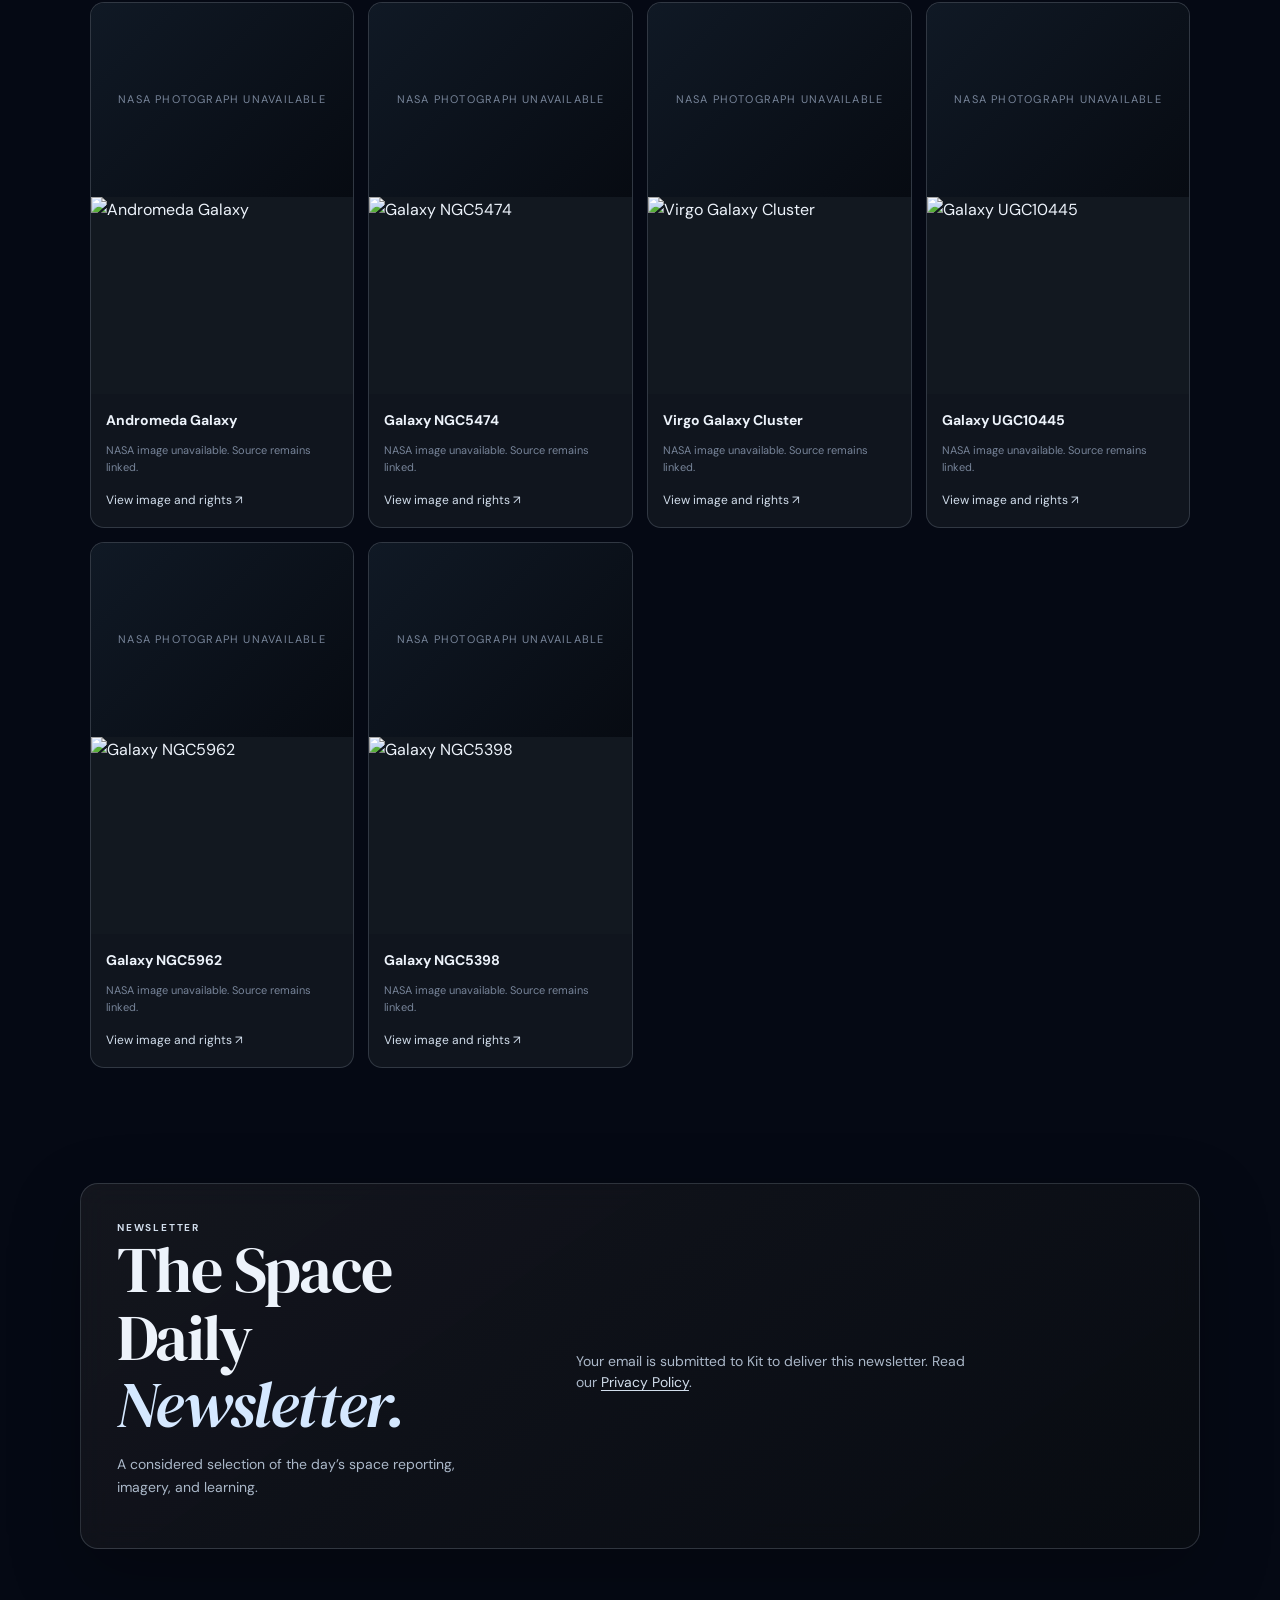
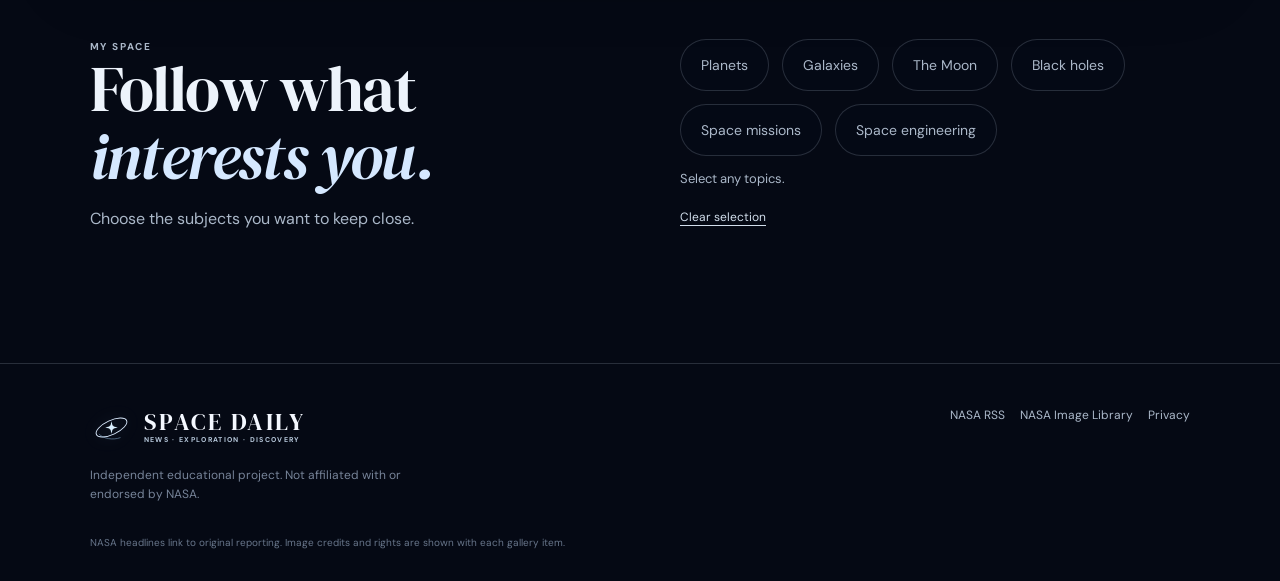
==== commit 45862744: "Refine immersive hero navigation" ====
--- a/index.html
+++ b/index.html
@@ -1,6 +1,6 @@
 <!doctype html><html lang="en"><head><meta charset="utf-8"><meta name="viewport" content="width=device-width, initial-scale=1"><meta name="theme-color" content="#050914"><meta name="description" content="Space Daily: NASA news, daily learning, and astronomy imagery."><title>Space Daily</title><link rel="icon" href="assets/favicon.svg" type="image/svg+xml"><link rel="preconnect" href="https://fonts.googleapis.com"><link rel="preconnect" href="https://fonts.gstatic.com" crossorigin><link href="https://fonts.googleapis.com/css2?family=DM+Sans:wght@400;500;600;700&family=DM+Serif+Display:ital@0;1&display=swap" rel="stylesheet"><link rel="stylesheet" href="styles.css"></head><body>
-<header class="site-header"><a class="brand brand-lockup" href="#today" aria-label="Space Daily home"><img class="brand-emblem" src="assets/space-daily-emblem.svg" alt=""><span class="brand-copy"><span class="brand-wordmark">Space Daily</span><span class="brand-subtitle">News · Exploration · Discovery</span></span></a><button class="menu-toggle" id="menuBtn" aria-expanded="false" aria-controls="nav">☰</button><nav id="nav"><a href="#today" class="active">Today</a><a href="#news">News</a><a href="#discover">Learn</a><a href="#gallery">Gallery</a><a href="#personalize">My Space</a></nav><button class="top-subscribe" data-open-newsletter>Newsletter</button></header>
-<main><section class="hero" id="today"><div class="hero-scrim"></div><div class="hero-content"><p class="hero-date" id="dateHero"></p><h1>The day in space.</h1><p class="hero-intro">Space news, discoveries and learning, every day.</p><div class="hero-actions"><a class="btn primary" href="#lesson">Today’s lesson ↓</a><a class="btn ghost" href="#news">Latest news</a></div></div><p class="hero-credit">Lunar artwork: conceptual image</p></section>
+<header class="site-header"><a class="brand brand-lockup" href="#today" aria-label="Space Daily home"><img class="brand-emblem" src="assets/space-daily-emblem.svg" alt=""><span class="brand-copy"><span class="brand-wordmark">Space Daily</span><span class="brand-subtitle">News · Exploration · Discovery</span></span></a><button class="menu-toggle" id="menuBtn" aria-expanded="false" aria-controls="nav" aria-label="Open navigation">☰</button><nav id="nav" aria-label="Site sections"><a href="#today" class="active">Today</a><a href="#news">News</a><a href="#discover">Learn</a><a href="#gallery">Gallery</a><a href="#personalize">My Space</a><a href="#newsletter">Newsletter</a></nav><button class="top-subscribe" data-open-newsletter>Newsletter</button></header>
+<main><section class="hero" id="today"><div class="hero-scrim"></div><div class="hero-content"><p class="hero-date" id="dateHero"></p><h1>Space Daily</h1><p class="hero-intro">Space news, discoveries and learning, every day.</p><div class="hero-actions"><a class="btn primary" href="#lesson">Today’s lesson ↓</a><a class="btn ghost" href="#news">Latest news</a></div></div><p class="hero-credit">Lunar artwork: conceptual image</p></section>
 <section class="section apod-section" id="apod"><div class="section-heading"><div><p class="eyebrow">DAILY IMAGE</p><h2>Picture of the <em>day.</em></h2></div><a class="textlink" id="apodSource" href="https://science.nasa.gov/apod/" target="_blank" rel="noopener">NASA APOD source ↗</a></div><article class="apod-feature panel" id="apodFeature" hidden><img id="apodImage" alt=""><div class="apod-copy"><p class="eyebrow" id="apodDate"></p><h3 id="apodTitle"></h3><p id="apodDescription"></p><p class="apod-credit" id="apodCredit"></p><a class="textlink" id="apodLink" href="https://science.nasa.gov/apod/" target="_blank" rel="noopener">View original source ↗</a></div></article><p class="statusline" id="apodStatus">Today’s image will appear after the next content refresh.</p></section>
 <section class="section section-intro"><p class="eyebrow">DAILY LEARNING</p><h2>Today’s <em>Discovery.</em></h2></section>
 <section class="lesson-card panel" id="lesson"><a id="lessonPhotoLink" class="lesson-visual" href="https://images.nasa.gov/" target="_blank" rel="noopener"><img id="lessonPhoto" alt=""><span class="photo-label" id="lessonPhotoCredit"></span></a><div class="lesson-copy"><p class="eyebrow" id="lessonPosition">Lesson</p><h3 id="lessonTitle"></h3><p id="lessonSummary"></p><details><summary>Read the explanation <span>+</span></summary><p id="lessonDetail"></p><p><a id="lessonSource" target="_blank" rel="noopener">NASA source ↗</a></p></details><div class="quiz"><p class="eyebrow">QUICK CHECK</p><strong id="quizQuestion"></strong><div class="quiz-options" id="quizOptions"></div><p class="feedback" id="quizFeedback" aria-live="polite"></p></div><div class="lesson-controls"></div></div></section>
--- a/styles.css
+++ b/styles.css
@@ -27,33 +27,35 @@
 button { cursor: pointer; }
 button:focus-visible, a:focus-visible, input:focus-visible, select:focus-visible { outline: 2px solid var(--accent); outline-offset: 3px; }
 
-.site-header { height: 82px; display: flex; align-items: center; gap: 32px; padding: 0 clamp(20px, 6vw, 90px); position: sticky; top: 0; z-index: 10; border-bottom: 1px solid var(--line); background: rgba(3, 7, 15, .72); backdrop-filter: blur(18px); }
+.site-header { height: 76px; display: flex; align-items: center; padding: 0 clamp(20px, 5vw, 76px); position: absolute; inset: 0 0 auto; z-index: 20; pointer-events: none; }
+.site-header > * { pointer-events: auto; }
 .brand { display: inline-flex; align-items: center; color: #f4f8ff; white-space: nowrap; }
 .brand-lockup { gap: 11px; }
 .brand-emblem { display: block; width: 43px; height: 43px; flex: 0 0 auto; filter: drop-shadow(0 0 8px rgba(180, 218, 255, .18)); }
 .brand-copy { display: grid; gap: 3px; }
 .brand-wordmark { font-family: 'DM Serif Display', Georgia, serif; font-size: 24px; letter-spacing: .105em; line-height: .9; text-transform: uppercase; }
 .brand-subtitle { color: #b8c9dc; font-size: 7px; font-weight: 700; letter-spacing: .19em; line-height: 1.2; text-transform: uppercase; }
-.site-header nav { display: flex; gap: 25px; margin-left: auto; color: var(--muted); font-size: 12px; }
-.site-header nav a { padding: 7px 0; border-bottom: 1px solid transparent; }
-.site-header nav a:hover, .site-header nav a.active { color: #fff; border-color: var(--accent); }
-.top-subscribe, .menu-toggle { border: 1px solid var(--line); border-radius: 999px; padding: 8px 14px; color: var(--text); background: rgba(130, 165, 220, .1); font-size: 12px; }
-.top-subscribe:hover { background: rgba(148, 180, 230, .18); }
-.menu-toggle { display: none; padding: 5px 10px; font-size: 21px; }
-
-.hero { min-height: clamp(590px, 48vw, 720px); position: relative; display: flex; align-items: flex-end; overflow: hidden; border-bottom: 1px solid var(--line); background: var(--bg) url('assets/moon-background.png') 48% top / cover no-repeat; }
-.hero-scrim { position: absolute; inset: 0; background: linear-gradient(90deg, rgba(3, 7, 15, .86), rgba(3, 7, 15, .52) 43%, rgba(3, 7, 15, .08) 76%), linear-gradient(0deg, rgba(3, 7, 15, .5), transparent 40%); }
-.hero-content { width: min(850px, 87%); margin: 0 auto clamp(88px, 12vw, 150px) clamp(20px, 10vw, 150px); position: relative; text-align: left; }
+.site-header .brand, .top-subscribe { display: none; }
+.site-header nav { display: none; position: absolute; top: 64px; right: clamp(20px, 5vw, 76px); width: min(260px, calc(100vw - 40px)); gap: 3px; padding: 12px; border: 1px solid rgba(224, 235, 249, .18); border-radius: 14px; color: var(--text); background: rgba(4, 8, 16, .76); box-shadow: 0 18px 42px rgba(0, 0, 0, .3); backdrop-filter: blur(18px); }
+.site-header nav.open { display: grid; }
+.site-header nav a { padding: 10px 12px; border-radius: 8px; color: #d6e0ee; font-size: 12px; }
+.site-header nav a:hover, .site-header nav a.active { color: #fff; background: rgba(224, 235, 249, .12); }
+.menu-toggle { display: inline-flex; align-items: center; justify-content: center; width: 41px; height: 41px; margin-left: auto; border: 1px solid rgba(224, 235, 249, .28); border-radius: 50%; padding: 0; color: #fff; background: rgba(2, 5, 10, .25); backdrop-filter: blur(10px); font-size: 20px; line-height: 1; }
+.menu-toggle:hover { background: rgba(2, 5, 10, .48); }
+
+.hero { min-height: 100svh; position: relative; display: flex; align-items: flex-start; overflow: hidden; border-bottom: 1px solid var(--line); background: var(--bg) url('assets/moon-background.png') center center / cover no-repeat; }
+.hero-scrim { position: absolute; inset: 0; background: linear-gradient(90deg, rgba(2, 4, 10, .52), rgba(2, 4, 10, .25) 42%, rgba(2, 4, 10, .07) 72%, rgba(2, 4, 10, .03)), linear-gradient(0deg, rgba(2, 4, 10, .34), transparent 58%); }
+.hero-content { width: min(850px, 87%); margin: clamp(125px, 19vh, 210px) auto 80px clamp(25px, 8vw, 130px); position: relative; text-align: left; text-shadow: 0 3px 23px rgba(0, 0, 0, .72); }
 .hero-date, .eyebrow { margin: 0; color: var(--accent); font-size: 10px; font-weight: 700; letter-spacing: .18em; }
 h1, h2, h3 { margin: 0; font-family: 'DM Serif Display', Georgia, serif; font-weight: 400; letter-spacing: -.025em; line-height: 1.06; }
-.hero h1 { margin: 18px 0 0; color: #f5f9ff; font-size: clamp(48px, 6.4vw, 92px); letter-spacing: -.045em; white-space: nowrap; }
+.hero h1 { margin: 18px 0 0; color: #fff; font-size: clamp(52px, 7.2vw, 112px); font-weight: 400; letter-spacing: -.055em; line-height: 1; white-space: nowrap; }
 h1 em, h2 em { color: #d5e8ff; font-style: italic; }
-.hero-intro { max-width: 540px; margin: 19px 0 0; color: #d8e4f1; font-size: 15px; }
+.hero-intro { max-width: 540px; margin: 19px 0 0; color: #edf2f9; font-size: clamp(13px, 1.25vw, 18px); }
 .hero-actions { display: flex; flex-wrap: wrap; gap: 11px; margin-top: 29px; }
 .btn { display: inline-flex; align-items: center; justify-content: center; gap: 20px; border: 1px solid var(--line); border-radius: 9px; padding: 12px 16px; color: var(--text); background: rgba(12, 22, 41, .72); font-size: 12px; font-weight: 700; }
 .btn.primary { border-color: #c8e8ff; color: #07111f; background: linear-gradient(135deg, #c8e8ff, #b8bfff); }
 .btn.ghost:hover { background: rgba(148, 180, 230, .18); }
-.hero-credit { position: absolute; right: clamp(18px, 5vw, 65px); bottom: 18px; color: rgba(196, 208, 223, .67); font-size: 10px; letter-spacing: .07em; }
+.hero-credit { position: absolute; right: clamp(18px, 5vw, 65px); bottom: 18px; color: rgba(227, 234, 245, .76); font-size: 10px; letter-spacing: .07em; text-shadow: 0 2px 8px #000; }
 
 .section { max-width: 1400px; margin: auto; padding: clamp(72px, 9vw, 128px) clamp(20px, 7vw, 100px); }
 .section-intro { display: block; padding-bottom: 42px; }
@@ -181,15 +183,11 @@
 footer small { flex-basis: 100%; color: #68768b; font-size: 10px; }
 
 @media (max-width: 800px) {
-  .site-header { height: 67px; gap: 15px; padding: 0 20px; }
-  .site-header nav { display: none; position: absolute; top: 66px; right: 0; left: 0; flex-direction: column; gap: 8px; margin: 0; border-bottom: 1px solid var(--line); padding: 16px 20px; background: rgba(8, 16, 31, .94); backdrop-filter: blur(18px); }
-  .site-header nav.open { display: flex; }
-  .site-header nav a { padding: 8px 0; }
-  .menu-toggle { display: block; margin-left: auto; }
-  .top-subscribe { display: none; }
-  .hero { min-height: clamp(560px, 78vw, 650px); background-position: 42% top; }
-  .hero-content { margin-right: auto; margin-left: 7%; }
-  .hero-scrim { background: linear-gradient(90deg, rgba(3, 7, 15, .91), rgba(3, 7, 15, .52) 68%, rgba(3, 7, 15, .16)), linear-gradient(0deg, rgba(3, 7, 15, .58), transparent 48%); }
+  .site-header { height: 64px; padding: 0 20px; }
+  .site-header nav { top: 56px; right: 20px; }
+  .hero { min-height: 100svh; background-position: 42% center; }
+  .hero-content { width: calc(100% - 48px); margin: clamp(110px, 18vh, 150px) 24px 80px; }
+  .hero-scrim { background: linear-gradient(180deg, rgba(2, 4, 10, .43), rgba(2, 4, 10, .06) 45%, rgba(2, 4, 10, .12) 78%, rgba(2, 4, 10, .43)); }
   .lesson-card, .newsletter, .my-space, .news-grid, .journeys, .apod-feature { grid-template-columns: 1fr; }
   .lesson-card { margin: 0 20px; }
   .lesson-visual, .lesson-visual img { min-height: 310px; }
@@ -203,11 +201,11 @@
   .gallery-grid { grid-template-columns: repeat(2, minmax(0, 1fr)); gap: 11px; }
 }
 @media (max-width: 480px) {
-  .hero h1 { font-size: 52px; }
+  .hero h1 { font-size: clamp(48px, 13vw, 66px); }
   .section { padding-right: 20px; padding-left: 20px; }
   .lesson-copy { padding: 29px; }
   .hero-actions .btn { width: 100%; }
-  .hero-credit { right: 20px; }
+  .hero-credit { right: 18px; bottom: 14px; left: 18px; text-align: center; }
   .hero h1 { white-space: normal; }
   .brand-lockup { gap: 8px; }
   .brand-emblem { width: 33px; height: 33px; }
@@ -216,6 +214,6 @@
   .gallery-grid { grid-template-columns: repeat(2, minmax(0, 1fr)); gap: 11px; }
 }
 @media (min-width: 801px) and (max-width: 1100px) {
-  .hero { background-position: 43% top; }
+  .hero { background-position: 43% center; }
   .gallery-grid { grid-template-columns: repeat(3, minmax(0, 1fr)); }
 }
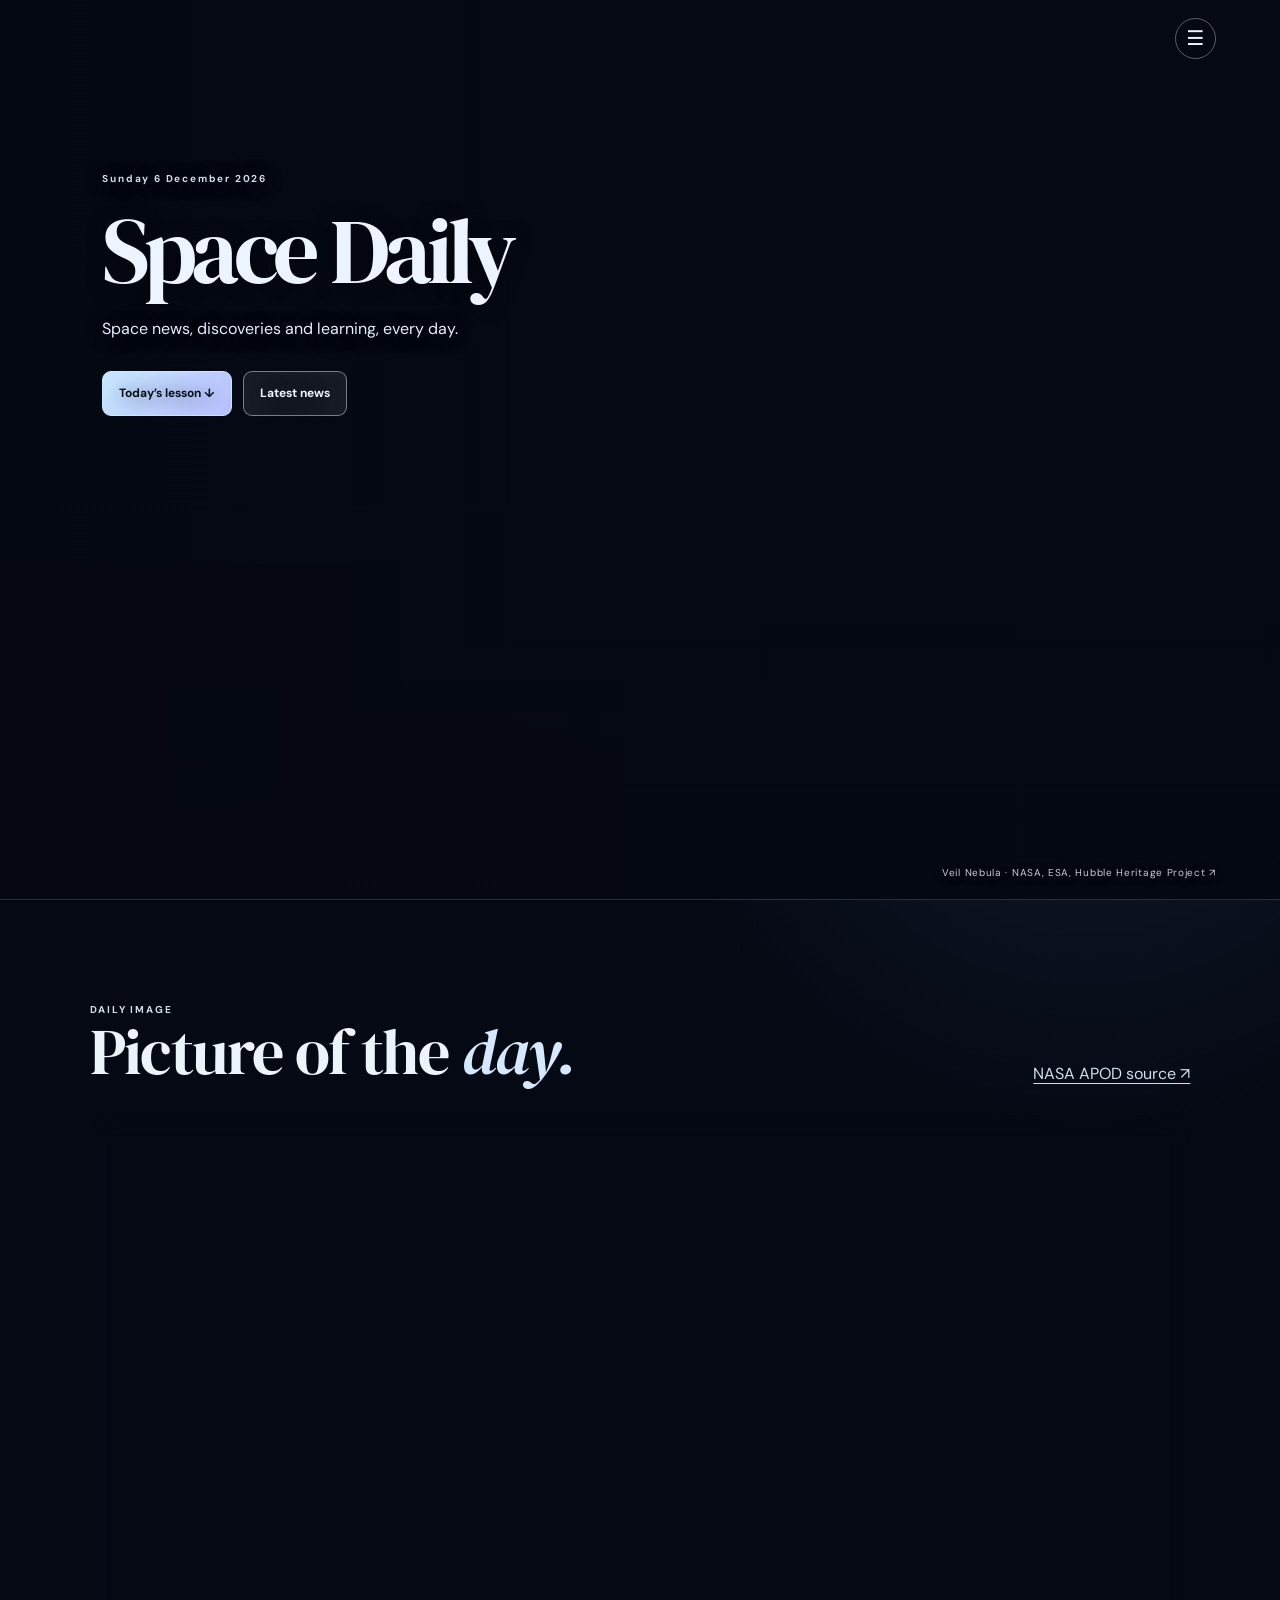
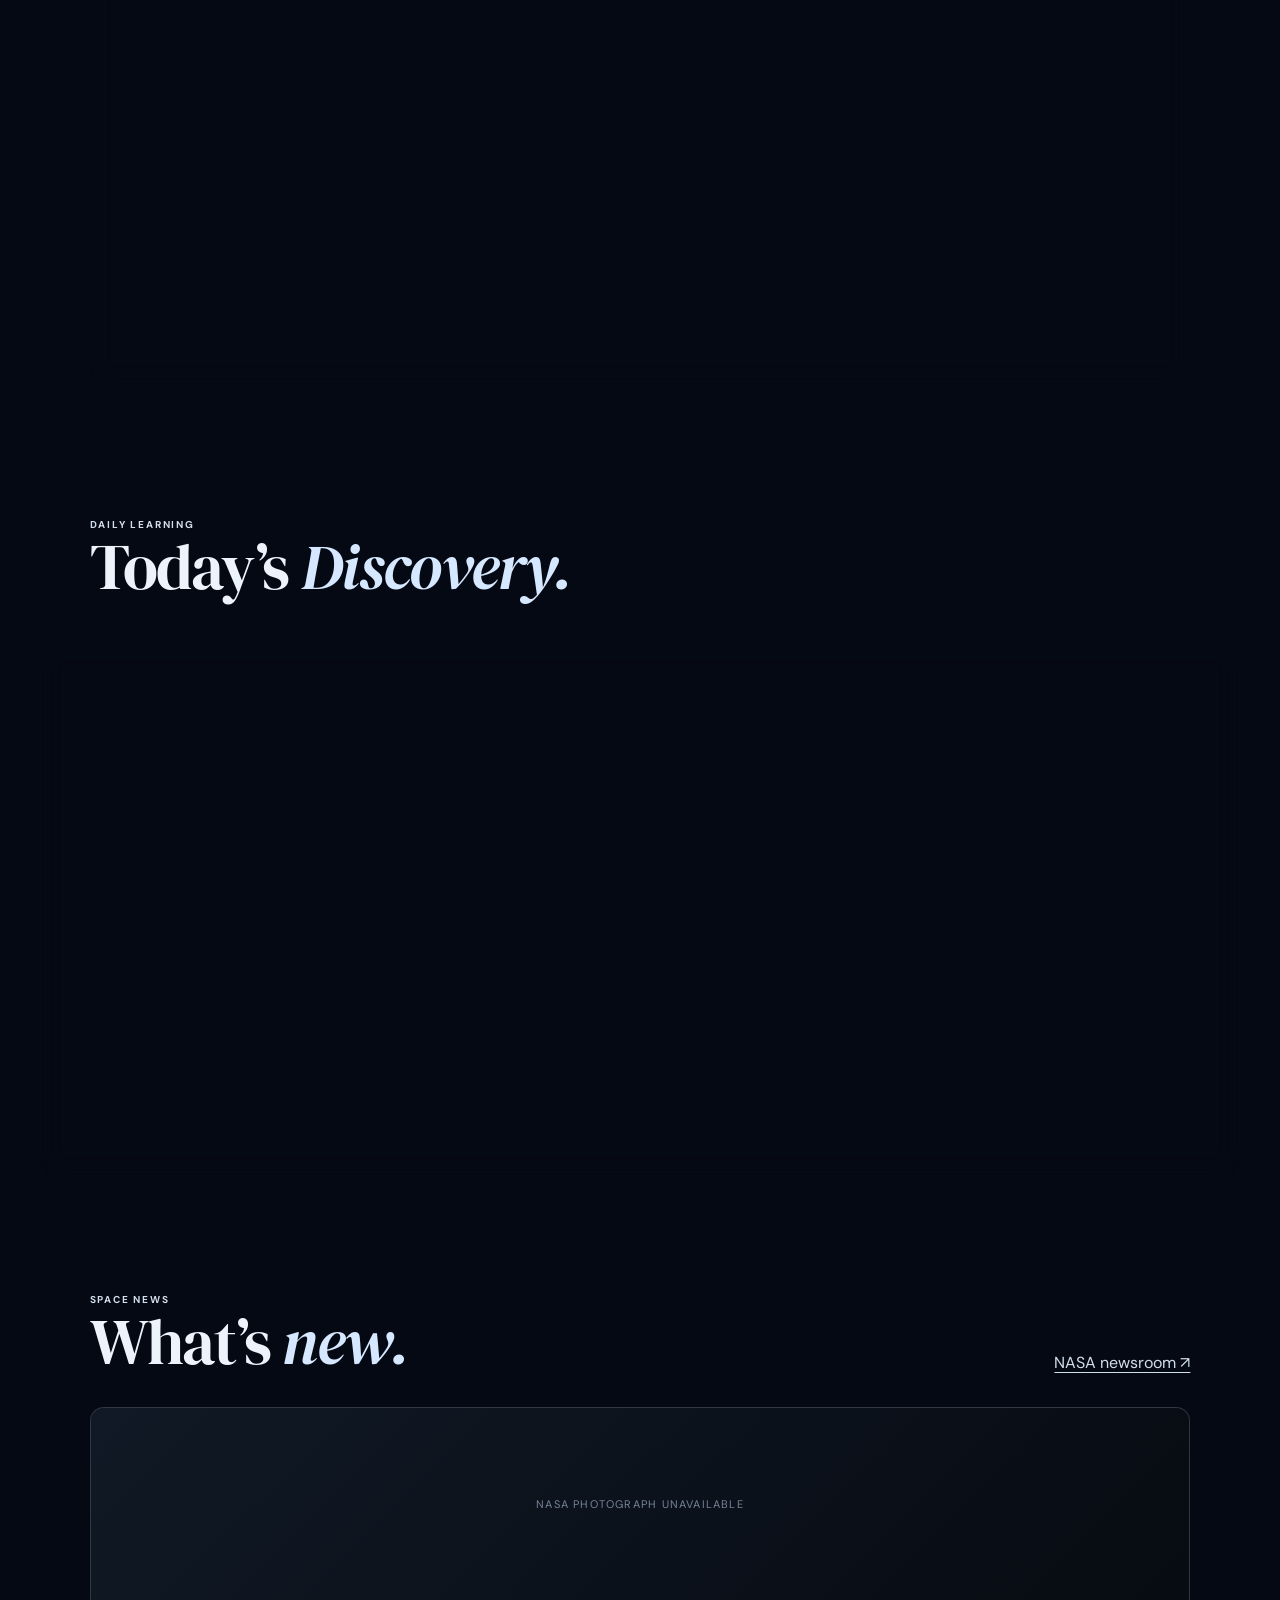
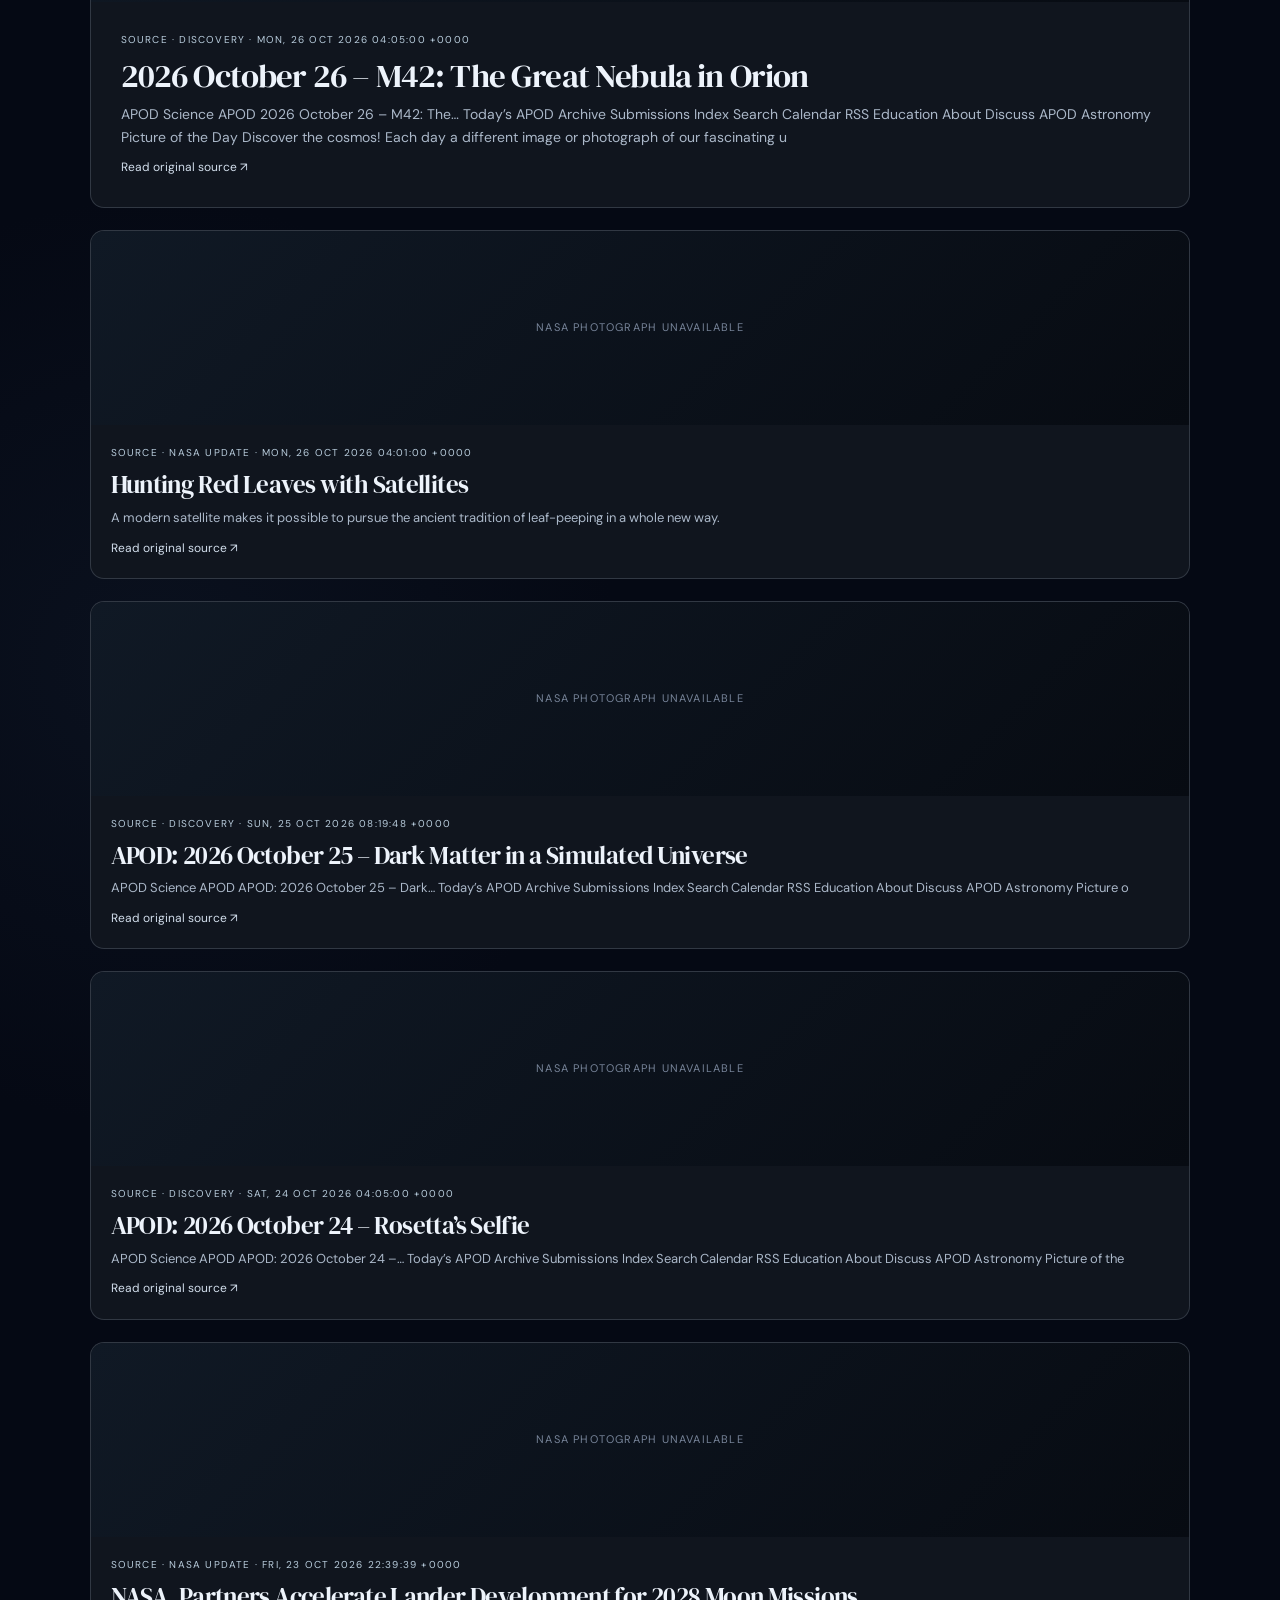
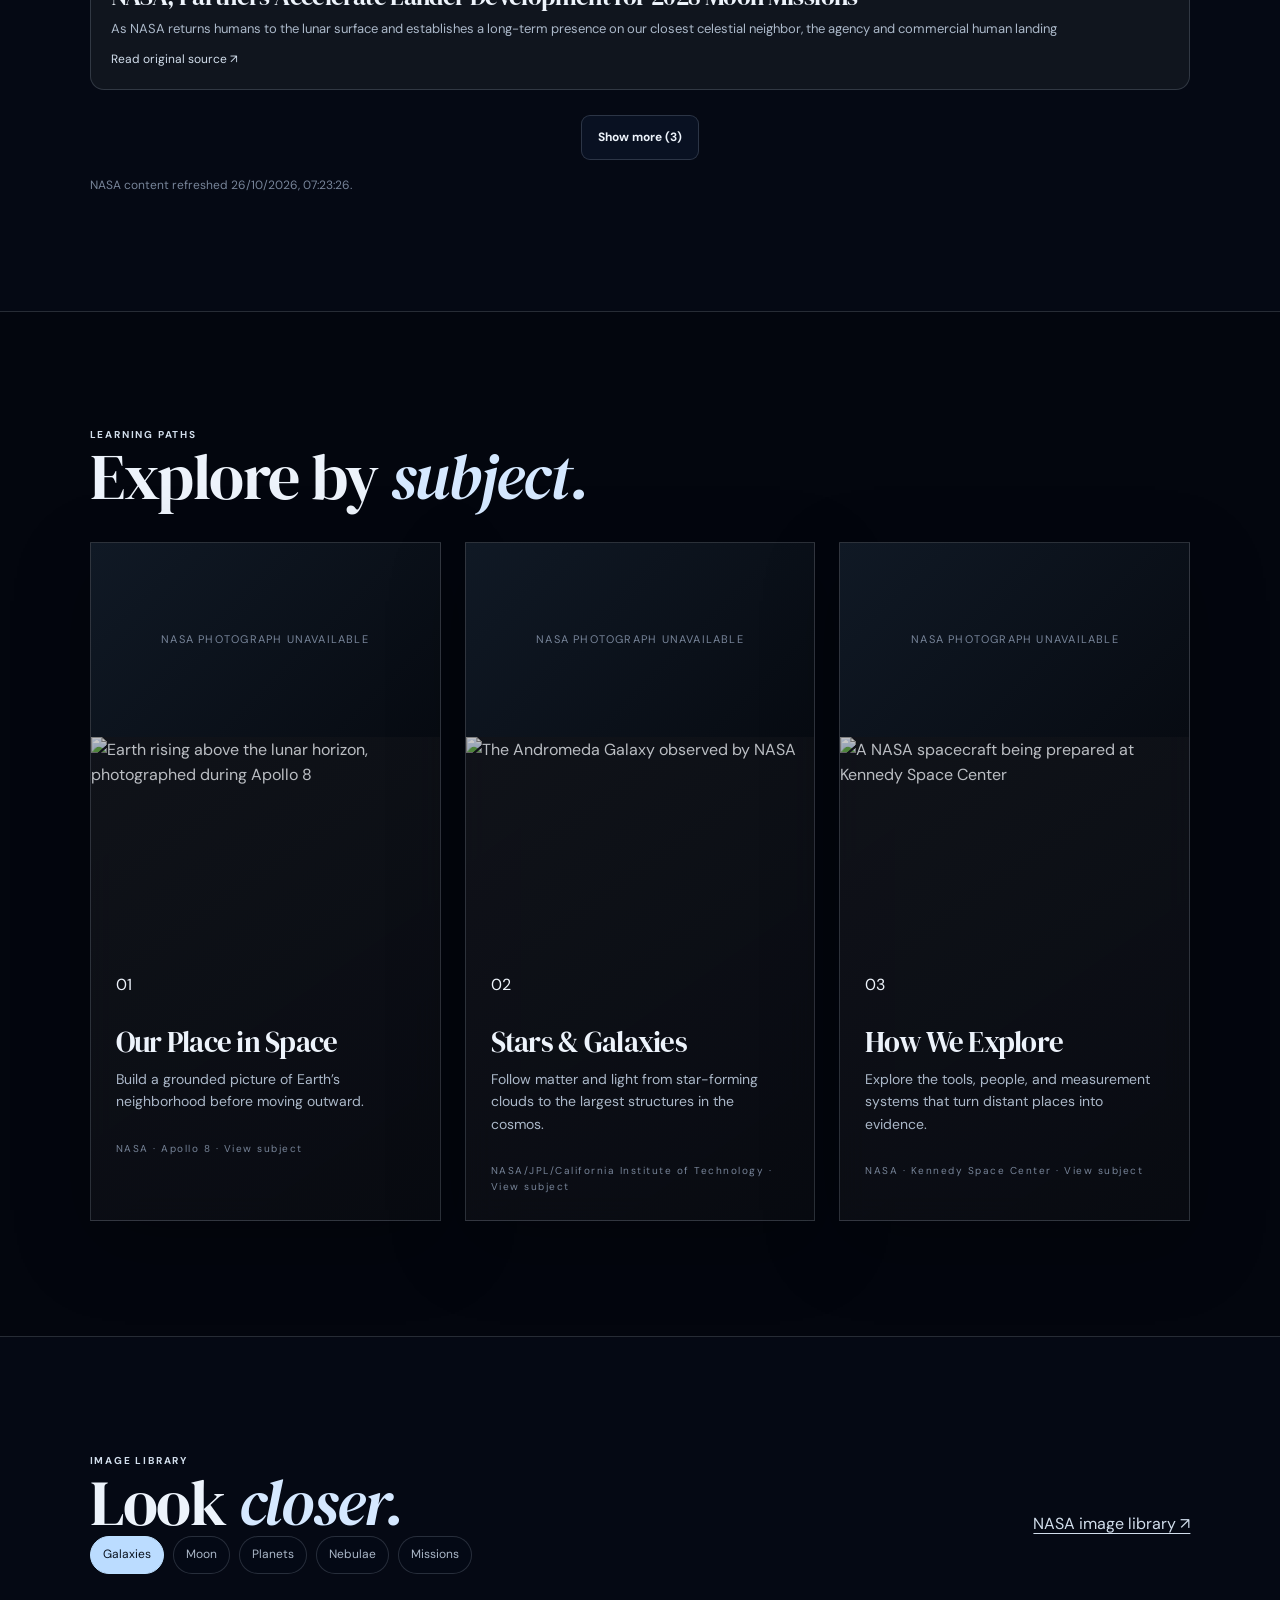
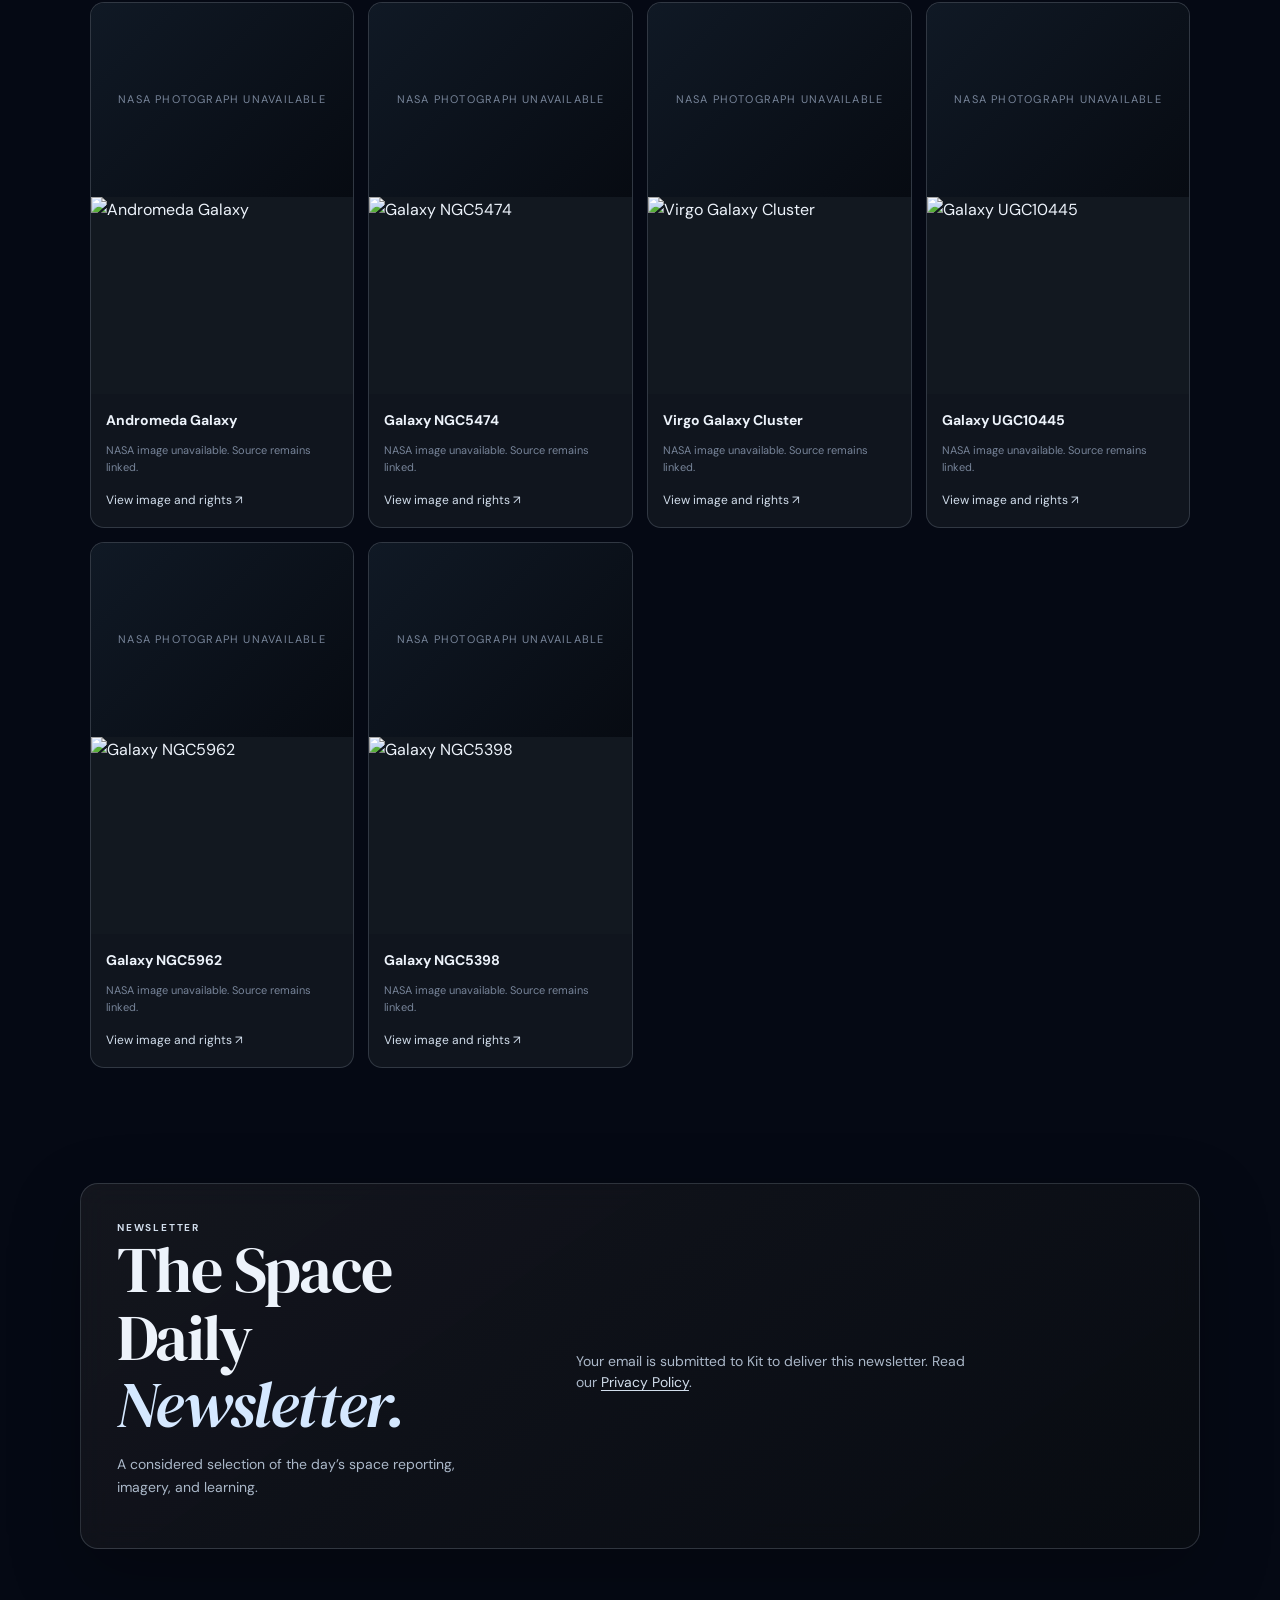
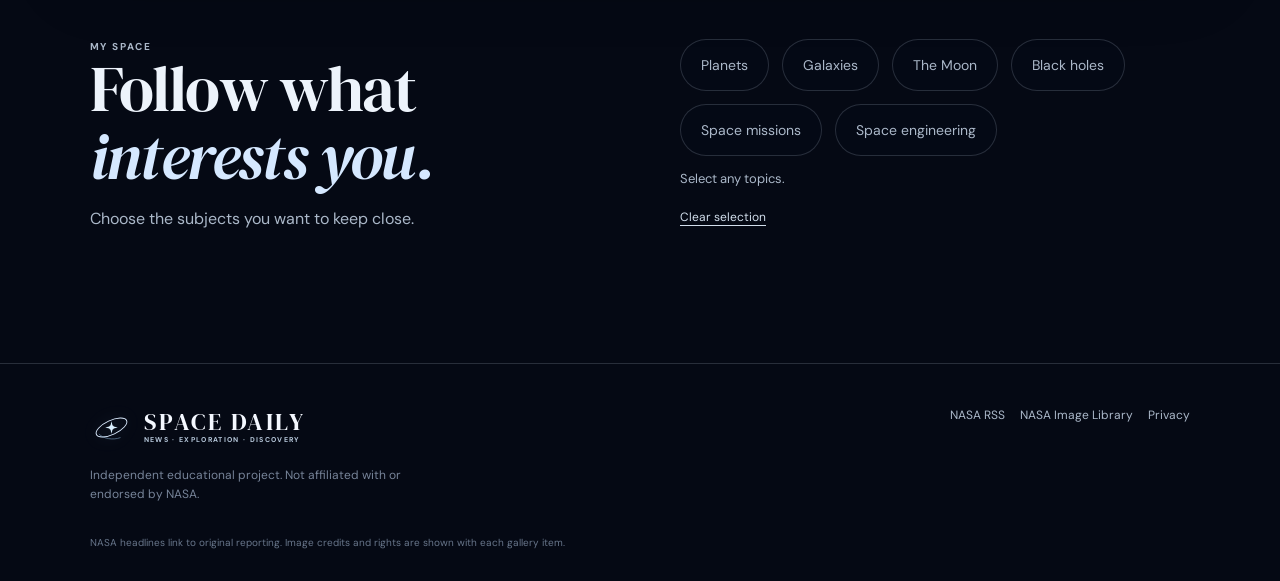
==== commit dbc7a167: "Refresh hero with Veil Nebula" ====
--- a/index.html
+++ b/index.html
@@ -1,6 +1,6 @@
 <!doctype html><html lang="en"><head><meta charset="utf-8"><meta name="viewport" content="width=device-width, initial-scale=1"><meta name="theme-color" content="#050914"><meta name="description" content="Space Daily: NASA news, daily learning, and astronomy imagery."><title>Space Daily</title><link rel="icon" href="assets/favicon.svg" type="image/svg+xml"><link rel="preconnect" href="https://fonts.googleapis.com"><link rel="preconnect" href="https://fonts.gstatic.com" crossorigin><link href="https://fonts.googleapis.com/css2?family=DM+Sans:wght@400;500;600;700&family=DM+Serif+Display:ital@0;1&display=swap" rel="stylesheet"><link rel="stylesheet" href="styles.css"></head><body>
 <header class="site-header"><a class="brand brand-lockup" href="#today" aria-label="Space Daily home"><img class="brand-emblem" src="assets/space-daily-emblem.svg" alt=""><span class="brand-copy"><span class="brand-wordmark">Space Daily</span><span class="brand-subtitle">News · Exploration · Discovery</span></span></a><button class="menu-toggle" id="menuBtn" aria-expanded="false" aria-controls="nav" aria-label="Open navigation">☰</button><nav id="nav" aria-label="Site sections"><a href="#today" class="active">Today</a><a href="#news">News</a><a href="#discover">Learn</a><a href="#gallery">Gallery</a><a href="#personalize">My Space</a><a href="#newsletter">Newsletter</a></nav><button class="top-subscribe" data-open-newsletter>Newsletter</button></header>
-<main><section class="hero" id="today"><div class="hero-scrim"></div><div class="hero-content"><p class="hero-date" id="dateHero"></p><h1>Space Daily</h1><p class="hero-intro">Space news, discoveries and learning, every day.</p><div class="hero-actions"><a class="btn primary" href="#lesson">Today’s lesson ↓</a><a class="btn ghost" href="#news">Latest news</a></div></div><p class="hero-credit">Lunar artwork: conceptual image</p></section>
+<main><section class="hero" id="today"><div class="hero-scrim"></div><div class="hero-content"><p class="hero-date" id="dateHero"></p><h1>Space Daily</h1><p class="hero-intro">Space news, discoveries and learning, every day.</p><div class="hero-actions"><a class="btn primary" href="#lesson">Today’s lesson ↓</a><a class="btn ghost" href="#news">Latest news</a></div></div><a class="hero-credit" href="https://science.nasa.gov/asset/hubble/veil-nebula-supernova-remnant/" target="_blank" rel="noopener">Veil Nebula · NASA, ESA, Hubble Heritage Project ↗</a></section>
 <section class="section apod-section" id="apod"><div class="section-heading"><div><p class="eyebrow">DAILY IMAGE</p><h2>Picture of the <em>day.</em></h2></div><a class="textlink" id="apodSource" href="https://science.nasa.gov/apod/" target="_blank" rel="noopener">NASA APOD source ↗</a></div><article class="apod-feature panel" id="apodFeature" hidden><img id="apodImage" alt=""><div class="apod-copy"><p class="eyebrow" id="apodDate"></p><h3 id="apodTitle"></h3><p id="apodDescription"></p><p class="apod-credit" id="apodCredit"></p><a class="textlink" id="apodLink" href="https://science.nasa.gov/apod/" target="_blank" rel="noopener">View original source ↗</a></div></article><p class="statusline" id="apodStatus">Today’s image will appear after the next content refresh.</p></section>
 <section class="section section-intro"><p class="eyebrow">DAILY LEARNING</p><h2>Today’s <em>Discovery.</em></h2></section>
 <section class="lesson-card panel" id="lesson"><a id="lessonPhotoLink" class="lesson-visual" href="https://images.nasa.gov/" target="_blank" rel="noopener"><img id="lessonPhoto" alt=""><span class="photo-label" id="lessonPhotoCredit"></span></a><div class="lesson-copy"><p class="eyebrow" id="lessonPosition">Lesson</p><h3 id="lessonTitle"></h3><p id="lessonSummary"></p><details><summary>Read the explanation <span>+</span></summary><p id="lessonDetail"></p><p><a id="lessonSource" target="_blank" rel="noopener">NASA source ↗</a></p></details><div class="quiz"><p class="eyebrow">QUICK CHECK</p><strong id="quizQuestion"></strong><div class="quiz-options" id="quizOptions"></div><p class="feedback" id="quizFeedback" aria-live="polite"></p></div><div class="lesson-controls"></div></div></section>
--- a/styles.css
+++ b/styles.css
@@ -40,22 +40,24 @@
 .site-header nav.open { display: grid; }
 .site-header nav a { padding: 10px 12px; border-radius: 8px; color: #d6e0ee; font-size: 12px; }
 .site-header nav a:hover, .site-header nav a.active { color: #fff; background: rgba(224, 235, 249, .12); }
-.menu-toggle { display: inline-flex; align-items: center; justify-content: center; width: 41px; height: 41px; margin-left: auto; border: 1px solid rgba(224, 235, 249, .28); border-radius: 50%; padding: 0; color: #fff; background: rgba(2, 5, 10, .25); backdrop-filter: blur(10px); font-size: 20px; line-height: 1; }
-.menu-toggle:hover { background: rgba(2, 5, 10, .48); }
-
-.hero { min-height: 100svh; position: relative; display: flex; align-items: flex-start; overflow: hidden; border-bottom: 1px solid var(--line); background: var(--bg) url('assets/moon-background.png') center center / cover no-repeat; }
-.hero-scrim { position: absolute; inset: 0; background: linear-gradient(90deg, rgba(2, 4, 10, .52), rgba(2, 4, 10, .25) 42%, rgba(2, 4, 10, .07) 72%, rgba(2, 4, 10, .03)), linear-gradient(0deg, rgba(2, 4, 10, .34), transparent 58%); }
-.hero-content { width: min(850px, 87%); margin: clamp(125px, 19vh, 210px) auto 80px clamp(25px, 8vw, 130px); position: relative; text-align: left; text-shadow: 0 3px 23px rgba(0, 0, 0, .72); }
+.menu-toggle { display: inline-flex; align-items: center; justify-content: center; width: 41px; height: 41px; margin-left: auto; border: 1px solid rgba(238, 244, 255, .36); border-radius: 50%; padding: 0; color: #eef5ff; background: transparent; backdrop-filter: blur(4px); font-size: 20px; line-height: 1; }
+.menu-toggle:hover { background: rgba(238, 244, 255, .12); }
+
+.hero { min-height: 100svh; position: relative; display: flex; align-items: flex-start; overflow: hidden; border-bottom: 1px solid var(--line); background: var(--bg) url('https://assets.science.nasa.gov/dynamicimage/assets/science/missions/hubble/releases/2015/09/STScI-01EVT2C45NSH3P4GTPXYY828KC.tif?w=2400&h=1600&fit=clip') 50% 52% / cover no-repeat; }
+.hero-scrim { position: absolute; inset: 0; background: linear-gradient(90deg, rgba(3, 5, 12, .18), rgba(3, 5, 12, .08) 40%, rgba(3, 5, 12, .02) 72%), linear-gradient(0deg, rgba(3, 5, 12, .18), transparent 54%); }
+.hero-content { width: min(850px, 87%); margin: clamp(125px, 19vh, 210px) auto 80px clamp(25px, 8vw, 130px); position: relative; text-align: left; text-shadow: 0 2px 18px rgba(2, 4, 10, .58); }
 .hero-date, .eyebrow { margin: 0; color: var(--accent); font-size: 10px; font-weight: 700; letter-spacing: .18em; }
 h1, h2, h3 { margin: 0; font-family: 'DM Serif Display', Georgia, serif; font-weight: 400; letter-spacing: -.025em; line-height: 1.06; }
-.hero h1 { margin: 18px 0 0; color: #fff; font-size: clamp(52px, 7.2vw, 112px); font-weight: 400; letter-spacing: -.055em; line-height: 1; white-space: nowrap; }
+.hero h1 { margin: 18px 0 0; color: #edf4ff; font-size: clamp(52px, 7.2vw, 112px); font-weight: 400; letter-spacing: -.055em; line-height: 1; white-space: nowrap; }
 h1 em, h2 em { color: #d5e8ff; font-style: italic; }
-.hero-intro { max-width: 540px; margin: 19px 0 0; color: #edf2f9; font-size: clamp(13px, 1.25vw, 18px); }
+.hero-intro { max-width: 540px; margin: 19px 0 0; color: #e5efff; font-size: clamp(13px, 1.25vw, 18px); }
 .hero-actions { display: flex; flex-wrap: wrap; gap: 11px; margin-top: 29px; }
+.hero-actions .btn.ghost { border-color: rgba(238, 244, 255, .46); background: rgba(238, 244, 255, .08); color: #eff5ff; }
 .btn { display: inline-flex; align-items: center; justify-content: center; gap: 20px; border: 1px solid var(--line); border-radius: 9px; padding: 12px 16px; color: var(--text); background: rgba(12, 22, 41, .72); font-size: 12px; font-weight: 700; }
 .btn.primary { border-color: #c8e8ff; color: #07111f; background: linear-gradient(135deg, #c8e8ff, #b8bfff); }
 .btn.ghost:hover { background: rgba(148, 180, 230, .18); }
-.hero-credit { position: absolute; right: clamp(18px, 5vw, 65px); bottom: 18px; color: rgba(227, 234, 245, .76); font-size: 10px; letter-spacing: .07em; text-shadow: 0 2px 8px #000; }
+.hero-credit { position: absolute; right: clamp(18px, 5vw, 65px); bottom: 18px; color: rgba(238, 246, 255, .83); font-size: 10px; letter-spacing: .07em; text-shadow: 0 2px 8px rgba(2, 4, 10, .75); }
+.hero-credit:hover { color: #fff; text-decoration: underline; text-underline-offset: 3px; }
 
 .section { max-width: 1400px; margin: auto; padding: clamp(72px, 9vw, 128px) clamp(20px, 7vw, 100px); }
 .section-intro { display: block; padding-bottom: 42px; }
@@ -185,9 +187,9 @@
 @media (max-width: 800px) {
   .site-header { height: 64px; padding: 0 20px; }
   .site-header nav { top: 56px; right: 20px; }
-  .hero { min-height: 100svh; background-position: 42% center; }
+  .hero { min-height: 100svh; background-image: url('https://assets.science.nasa.gov/dynamicimage/assets/science/missions/hubble/releases/2015/09/STScI-01EVT2C45NSH3P4GTPXYY828KC.tif?w=1200&h=1600&fit=clip'); background-position: 56% 50%; }
   .hero-content { width: calc(100% - 48px); margin: clamp(110px, 18vh, 150px) 24px 80px; }
-  .hero-scrim { background: linear-gradient(180deg, rgba(2, 4, 10, .43), rgba(2, 4, 10, .06) 45%, rgba(2, 4, 10, .12) 78%, rgba(2, 4, 10, .43)); }
+  .hero-scrim { background: linear-gradient(180deg, rgba(3, 5, 12, .2), rgba(3, 5, 12, .03) 45%, rgba(3, 5, 12, .09) 78%, rgba(3, 5, 12, .22)); }
   .lesson-card, .newsletter, .my-space, .news-grid, .journeys, .apod-feature { grid-template-columns: 1fr; }
   .lesson-card { margin: 0 20px; }
   .lesson-visual, .lesson-visual img { min-height: 310px; }
@@ -214,6 +216,9 @@
   .gallery-grid { grid-template-columns: repeat(2, minmax(0, 1fr)); gap: 11px; }
 }
 @media (min-width: 801px) and (max-width: 1100px) {
-  .hero { background-position: 43% center; }
+  .hero { background-position: 46% 52%; }
   .gallery-grid { grid-template-columns: repeat(3, minmax(0, 1fr)); }
 }
+@media (min-width: 1600px) {
+  .hero { background-image: url('https://assets.science.nasa.gov/dynamicimage/assets/science/missions/hubble/releases/2015/09/STScI-01EVT2C45NSH3P4GTPXYY828KC.tif?w=6000&h=4000&fit=clip'); }
+}
